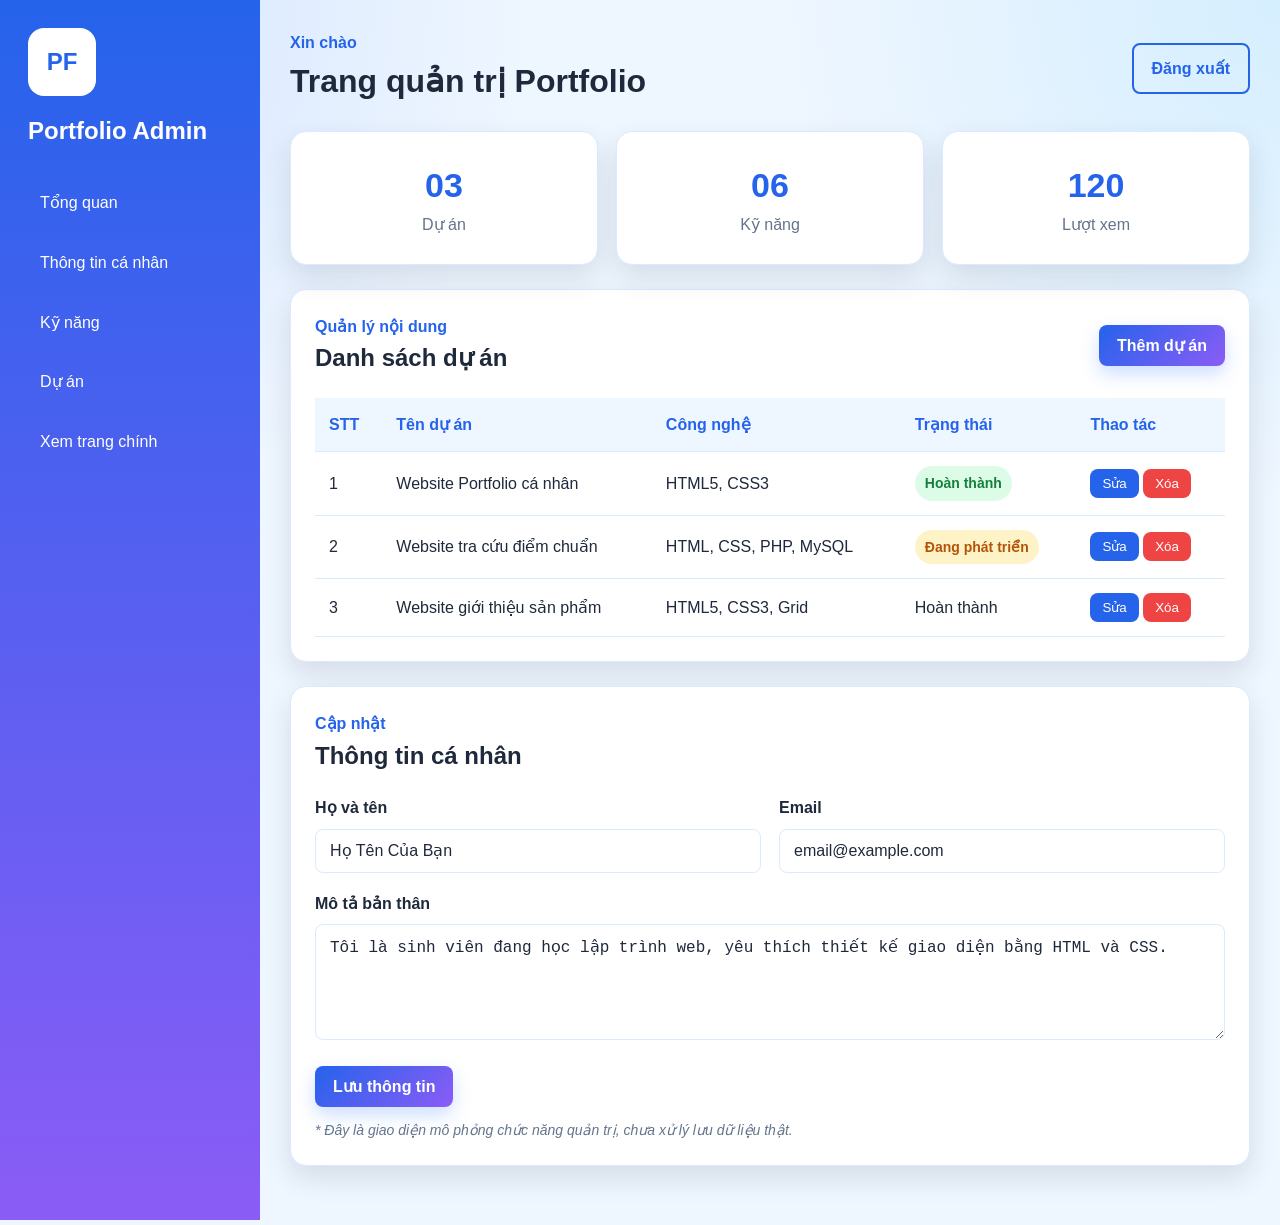
==== admin.html @ 1ee0a61c "Update portfolio layout and menu" ====
<!DOCTYPE html>
<html lang="vi">
<head>
    <meta charset="UTF-8">
    <meta name="viewport" content="width=device-width, initial-scale=1.0">
    <title>Admin Dashboard - Portfolio</title>
    <link rel="stylesheet" href="style.css">
</head>
<body>

    <div class="admin-layout">
        <aside class="sidebar">
            <div class="sidebar-logo">PF</div>
            <h2>Portfolio Admin</h2>

            <ul class="sidebar-menu">
                <li><a href="#">Tổng quan</a></li>
                <li><a href="#">Thông tin cá nhân</a></li>
                <li><a href="#">Kỹ năng</a></li>
                <li><a href="#">Dự án</a></li>
                <li><a href="index.html">Xem trang chính</a></li>
            </ul>
        </aside>

        <main class="admin-main">
            <header class="admin-header">
                <div>
                    <p>Xin chào</p>
                    <h1>Trang quản trị Portfolio</h1>
                </div>

                <a href="login.html" class="btn btn-outline">Đăng xuất</a>
            </header>

            <section class="stat-grid">
                <div class="stat-card">
                    <h3>03</h3>
                    <p>Dự án</p>
                </div>

                <div class="stat-card">
                    <h3>06</h3>
                    <p>Kỹ năng</p>
                </div>

                <div class="stat-card">
                    <h3>120</h3>
                    <p>Lượt xem</p>
                </div>
            </section>

            <section class="admin-section">
                <div class="toolbar">
                    <div>
                        <p>Quản lý nội dung</p>
                        <h2>Danh sách dự án</h2>
                    </div>

                    <button class="btn btn-primary">Thêm dự án</button>
                </div>

                <div class="table-box">
                    <table>
                        <thead>
                            <tr>
                                <th>STT</th>
                                <th>Tên dự án</th>
                                <th>Công nghệ</th>
                                <th>Trạng thái</th>
                                <th>Thao tác</th>
                            </tr>
                        </thead>

                        <tbody>
                            <tr>
                                <td>1</td>
                                <td>Website Portfolio cá nhân</td>
                                <td>HTML5, CSS3</td>
                                <td><span class="status done">Hoàn thành</span></td>
                                <td>
                                    <button class="btn-small">Sửa</button>
                                    <button class="btn-small danger">Xóa</button>
                                </td>
                            </tr>

                            <tr>
                                <td>2</td>
                                <td>Website tra cứu điểm chuẩn</td>
                                <td>HTML, CSS, PHP, MySQL</td>
                                <td><span class="status doing">Đang phát triển</span></td>
                                <td>
                                    <button class="btn-small">Sửa</button>
                                    <button class="btn-small danger">Xóa</button>
                                </td>
                            </tr>

                            <tr>
                                <td>3</td>
                                <td>Website giới thiệu sản phẩm</td>
                                <td>HTML5, CSS3, Grid</td>
                                <td>Hoàn thành</td>
                                <td>
                                    <button class="btn-small">Sửa</button>
                                    <button class="btn-small danger">Xóa</button>
                                </td>
                            </tr>
                        </tbody>
                    </table>
                </div>
            </section>

            <section class="admin-section">
                <div class="toolbar">
                    <div>
                        <p>Cập nhật</p>
                        <h2>Thông tin cá nhân</h2>
                    </div>
                </div>

                <form class="admin-form">
                    <div class="form-row">
                        <div class="form-group">
                            <label>Họ và tên</label>
                            <input type="text" value="Họ Tên Của Bạn">
                        </div>

                        <div class="form-group">
                            <label>Email</label>
                            <input type="email" value="email@example.com">
                        </div>
                    </div>

                    <div class="form-group">
                        <label>Mô tả bản thân</label>
                        <textarea rows="5">Tôi là sinh viên đang học lập trình web, yêu thích thiết kế giao diện bằng HTML và CSS.</textarea>
                    </div>

                    <button type="button" class="btn btn-primary">Lưu thông tin</button>
                    <p class="form-note">
    * Đây là giao diện mô phỏng chức năng quản trị, chưa xử lý lưu dữ liệu thật.
</p>
                </form>
            </section>
        </main>
    </div>

</body>
</html>
---- style.css ----
:root {
    --primary-color: #2563eb;
    --secondary-color: #8b5cf6;
    --accent-color: #06b6d4;
    --background-color: #eef6ff;
    --card-color: #ffffff;
    --text-color: #1e293b;
    --muted-color: #64748b;
    --border-color: #dbeafe;

    --font-small: 14px;
    --font-normal: 16px;
    --font-medium: 20px;
    --font-large: 34px;
    --font-xlarge: 52px;

    --radius-small: 8px;
    --radius-medium: 16px;
    --radius-large: 28px;

    --shadow: 0 12px 28px rgba(30, 41, 59, 0.12);
}

/* RESET */

* {
    margin: 0;
    padding: 0;
    box-sizing: border-box;
}

html {
    scroll-behavior: smooth;
}

body {
    font-family: Arial, sans-serif;
    background:
        radial-gradient(circle at top left, rgba(79, 140, 255, 0.18), transparent 30%),
        radial-gradient(circle at top right, rgba(125, 211, 252, 0.22), transparent 28%),
        var(--background-color);
    color: var(--text-color);
    font-size: var(--font-normal);
    line-height: 1.6;
}

a {
    text-decoration: none;
    color: inherit;
}

ul {
    list-style: none;
}

/* BUTTON */

.btn {
    display: inline-block;
    padding: 11px 18px;
    border-radius: var(--radius-small);
    border: none;
    cursor: pointer;
    font-size: var(--font-normal);
    font-weight: bold;
    transition: 0.3s ease;
}

.btn-primary {
    background: linear-gradient(135deg, var(--primary-color), var(--secondary-color));
    color: white;
    box-shadow: 0 8px 18px rgba(79, 140, 255, 0.28);
}

.btn-primary:hover {
    transform: translateY(-2px);
    opacity: 0.95;
}

.btn-outline {
    background-color: transparent;
    color: var(--primary-color);
    border: 2px solid var(--primary-color);
}

.full-width {
    width: 100%;
}

/* ============================= */
/* HOMEPAGE - PORTFOLIO STYLE */
/* ============================= */

.portfolio-page {
    background: #f3f7ff;
}

.portfolio-cover {
    min-height: 220px;
    background:
        linear-gradient(rgba(0, 150, 180, 0.45), rgba(0, 120, 180, 0.45)),
        radial-gradient(circle at top left, #67e8f9, transparent 30%),
        linear-gradient(135deg, #0ea5e9, #14b8a6);
    border-bottom-left-radius: 28px;
    border-bottom-right-radius: 28px;
}

.portfolio-nav {
    max-width: 1120px;
    margin: 0 auto;
    padding: 22px 20px;

    display: flex;
    justify-content: space-between;
    align-items: center;
}

.portfolio-logo {
    color: white;
    font-size: 24px;
    font-weight: bold;
}

.portfolio-nav ul {
    display: flex;
    gap: 12px;
}

.portfolio-nav a {
    color: white;
    font-weight: bold;
}

.portfolio-nav li a {
    padding: 8px 12px;
    border-radius: var(--radius-small);
}

.portfolio-nav li a:hover,
.admin-btn {
    background: rgba(255, 255, 255, 0.22);
}

.profile-container {
    max-width: 1120px;
    margin: -80px auto 0;
    padding: 0 20px 40px;
}

.profile-card {
    background: white;
    padding: 26px;
    border-radius: 24px;
    box-shadow: 0 18px 40px rgba(30, 41, 59, 0.14);

    display: grid;
    grid-template-columns: 150px 1fr 1.3fr;
    gap: 26px;
    align-items: center;
}

.profile-avatar {
    position: relative;
    width: 140px;
    height: 140px;
    border-radius: 28px;
    background: #e0f2fe;
    padding: 8px;
    box-shadow: 0 10px 24px rgba(30, 41, 59, 0.15);
}

.profile-avatar img {
    width: 100%;
    height: 100%;
    object-fit: cover;
    border-radius: 22px;
}

.check-icon {
    position: absolute;
    right: 4px;
    bottom: 4px;
    width: 34px;
    height: 34px;
    border-radius: 50%;
    background: var(--primary-color);
    color: white;
    border: 4px solid white;

    display: flex;
    justify-content: center;
    align-items: center;

    font-weight: bold;
}

.profile-name h1 {
    font-size: 32px;
    margin-bottom: 6px;
}

.profile-name p {
    color: var(--muted-color);
    margin-bottom: 14px;
}

.social-list {
    display: flex;
    gap: 8px;
}

.social-list span {
    width: 28px;
    height: 28px;
    border-radius: 50%;
    background: #eff6ff;
    color: var(--primary-color);

    display: flex;
    justify-content: center;
    align-items: center;

    font-size: 13px;
    font-weight: bold;
}

.profile-info {
    display: grid;
    grid-template-columns: 1fr 1fr;
    gap: 18px;
}

.profile-info small {
    color: var(--muted-color);
    text-transform: uppercase;
    font-size: 12px;
    font-weight: bold;
}

.profile-info p {
    color: var(--text-color);
    font-weight: 500;
}

.portfolio-layout {
    margin-top: 34px;

    display: grid;
    grid-template-columns: 150px 1fr;
    gap: 28px;
}

.side-menu {
    background: white;
    padding: 18px;
    border-radius: 22px;
    box-shadow: var(--shadow);

    display: flex;
    flex-direction: column;
    gap: 16px;

    height: fit-content;
    position: sticky;
    top: 90px;
}

.side-menu a {
    height: 88px;
    border-radius: 18px;
    background: #f8fafc;
    color: var(--muted-color);
    font-weight: bold;
    font-size: 13px;

    display: flex;
    flex-direction: column;
    justify-content: center;
    align-items: center;
    gap: 8px;

    transition: 0.3s ease;
}

.side-menu a span {
    font-size: 26px;
}

.side-menu a:hover,
.side-menu a.active {
    background: linear-gradient(135deg, var(--primary-color), var(--secondary-color));
    color: white;
    transform: translateY(-4px);
}

.content-card {
    background: white;
    border-radius: 24px;
    box-shadow: var(--shadow);
    padding: 34px;
}

.content-section {
    margin-bottom: 46px;
}

.content-section:last-child {
    margin-bottom: 0;
}

.content-section h2 {
    font-size: 32px;
    margin-bottom: 8px;
}

.title-line {
    width: 58px;
    height: 5px;
    border-radius: 10px;
    background: linear-gradient(90deg, var(--primary-color), var(--secondary-color));
    margin-bottom: 24px;
}

.content-section p {
    color: var(--muted-color);
    margin-bottom: 16px;
}

.service-grid,
.project-new-grid,
.contact-new-grid {
    display: grid;
    grid-template-columns: repeat(2, 1fr);
    gap: 22px;
}

.service-card,
.project-new-card,
.contact-new-grid div {
    padding: 24px;
    border-radius: 20px;
    border: 1px solid #e0ecff;
    background: #ffffff;
    box-shadow: 0 8px 22px rgba(30, 41, 59, 0.08);
    transition: 0.3s ease;
}

.service-card:hover,
.project-new-card:hover,
.contact-new-grid div:hover {
    transform: translateY(-6px);
    box-shadow: 0 18px 34px rgba(30, 41, 59, 0.14);
}

.service-icon {
    font-size: 36px;
    margin-bottom: 12px;
}

.service-card h3,
.project-new-card h3,
.contact-new-grid h3 {
    margin-bottom: 10px;
    color: var(--text-color);
}

.project-new-card span {
    display: inline-block;
    margin-bottom: 14px;
    color: var(--primary-color);
    font-size: 30px;
    font-weight: bold;
}

.project-new-card small {
    display: inline-block;
    margin-top: 6px;
    color: var(--primary-color);
    font-weight: bold;
}

.portfolio-footer {
    text-align: center;
    padding: 24px;
    color: var(--muted-color);
}

/* LOGIN PAGE */

.login-page {
    min-height: 100vh;
    background: linear-gradient(135deg, #dbeafe, #ecfeff);

    display: flex;
    justify-content: center;
    align-items: center;
}

.login-container {
    width: 100%;
    max-width: 430px;
    padding: 20px;
}

.login-form {
    padding: 34px;
    background-color: var(--card-color);
    border-radius: var(--radius-medium);
    box-shadow: var(--shadow);
    border: 1px solid var(--border-color);
}

.login-avatar {
    width: 74px;
    height: 74px;
    border-radius: 50%;
    margin: 0 auto 18px;
    background: linear-gradient(135deg, var(--primary-color), var(--secondary-color));
    color: white;
    font-size: 26px;
    font-weight: bold;

    display: flex;
    justify-content: center;
    align-items: center;
}

.login-form h1,
.login-form p {
    text-align: center;
}

.login-form p {
    color: var(--muted-color);
    margin-bottom: 24px;
}

.back-home {
    display: block;
    margin-top: 18px;
    text-align: center;
    color: var(--primary-color);
    font-weight: bold;
}

/* ADMIN DASHBOARD */

.admin-layout {
    min-height: 100vh;

    display: grid;
    grid-template-columns: 260px 1fr;
}

.sidebar {
    background: linear-gradient(180deg, var(--primary-color), var(--secondary-color));
    color: white;
    padding: 28px;
}

.sidebar-logo {
    width: 68px;
    height: 68px;
    border-radius: var(--radius-medium);
    background-color: white;
    color: var(--primary-color);
    font-size: 24px;
    font-weight: bold;
    margin-bottom: 16px;

    display: flex;
    justify-content: center;
    align-items: center;
}

.sidebar h2 {
    margin-bottom: 28px;
}

.sidebar-menu {
    display: flex;
    flex-direction: column;
    gap: 10px;
}

.sidebar-menu a {
    display: block;
    padding: 12px;
    border-radius: var(--radius-small);
}

.sidebar-menu a:hover {
    background-color: rgba(255, 255, 255, 0.18);
}

.admin-main {
    padding: 30px;
}

.admin-header {
    margin-bottom: 24px;

    display: flex;
    justify-content: space-between;
    align-items: center;
    gap: 16px;
}

.admin-header p,
.toolbar p {
    color: var(--primary-color);
    font-weight: bold;
}

.stat-grid {
    display: grid;
    grid-template-columns: repeat(3, 1fr);
    gap: 18px;
    margin-bottom: 24px;
}

.stat-card {
    padding: 26px;
    text-align: center;
    background-color: var(--card-color);
    border-radius: var(--radius-medium);
    box-shadow: var(--shadow);
    border: 1px solid var(--border-color);
    transition: transform 0.3s ease, box-shadow 0.3s ease;
}

.stat-card:hover {
    transform: translateY(-6px);
    box-shadow: 0 18px 35px rgba(30, 41, 59, 0.18);
}

.stat-card h3 {
    font-size: var(--font-large);
    color: var(--primary-color);
}

.stat-card p {
    color: var(--muted-color);
}

.admin-section {
    padding: 24px;
    margin-bottom: 24px;
    background-color: var(--card-color);
    border-radius: var(--radius-medium);
    box-shadow: var(--shadow);
    border: 1px solid var(--border-color);
}

.toolbar {
    margin-bottom: 20px;

    display: flex;
    justify-content: space-between;
    align-items: center;
}

.table-box {
    overflow-x: auto;
}

table {
    width: 100%;
    border-collapse: collapse;
}

th,
td {
    padding: 14px;
    text-align: left;
    border-bottom: 1px solid var(--border-color);
}

th {
    color: var(--primary-color);
    background-color: var(--background-color);
}

.btn-small {
    padding: 7px 12px;
    border: none;
    border-radius: var(--radius-small);
    background-color: var(--primary-color);
    color: white;
    cursor: pointer;
}

.btn-small.danger {
    background-color: #ef4444;
}

.status {
    display: inline-block;
    padding: 6px 10px;
    border-radius: 20px;
    font-size: var(--font-small);
    font-weight: bold;
}

.status.done {
    background-color: #dcfce7;
    color: #15803d;
}

.status.doing {
    background-color: #fef3c7;
    color: #b45309;
}

/* FORM */

.form-row {
    display: grid;
    grid-template-columns: 1fr 1fr;
    gap: 18px;
}

.form-group {
    margin-bottom: 18px;
}

.form-group label {
    display: block;
    margin-bottom: 8px;
    font-weight: bold;
}

.form-group input,
.form-group textarea {
    width: 100%;
    padding: 12px 14px;
    border: 1px solid var(--border-color);
    border-radius: var(--radius-small);
    font-size: var(--font-normal);
    color: var(--text-color);
}

.form-group input:focus,
.form-group textarea:focus {
    outline: none;
    border-color: var(--primary-color);
}

.form-note {
    margin-top: 12px;
    color: var(--muted-color);
    font-size: var(--font-small);
    font-style: italic;
}

/* TABLET: 768px - 1023px */

@media screen and (max-width: 1023px) {
    .profile-card {
        grid-template-columns: 1fr;
        text-align: center;
    }

    .profile-avatar {
        margin: auto;
    }

    .social-list {
        justify-content: center;
    }

    .profile-info {
        grid-template-columns: 1fr 1fr;
    }

    .portfolio-layout {
        grid-template-columns: 1fr;
    }

    .side-menu {
        position: static;
        flex-direction: row;
        justify-content: center;
        flex-wrap: wrap;
    }

    .side-menu a {
        width: 120px;
    }

    .admin-layout {
        grid-template-columns: 220px 1fr;
    }

    .stat-grid {
        grid-template-columns: repeat(2, 1fr);
    }
}

/* MOBILE: < 768px */

@media screen and (max-width: 767px) {
    .portfolio-nav {
        flex-direction: column;
        gap: 14px;
    }

    .portfolio-nav ul {
        flex-wrap: wrap;
        justify-content: center;
    }

    .profile-container {
        margin-top: -60px;
    }

    .profile-name h1 {
        font-size: 26px;
    }

    .profile-info,
    .service-grid,
    .project-new-grid,
    .contact-new-grid,
    .stat-grid,
    .form-row {
        grid-template-columns: 1fr;
    }

    .content-card {
        padding: 24px;
    }

    .content-section h2 {
        font-size: 26px;
    }

    .side-menu {
        display: grid;
        grid-template-columns: repeat(2, 1fr);
    }

    .side-menu a {
        width: auto;
        height: 78px;
    }

    .admin-layout {
        grid-template-columns: 1fr;
    }

    .sidebar {
        text-align: center;
    }

    .sidebar-logo {
        margin-left: auto;
        margin-right: auto;
    }

    .admin-main {
        padding: 18px;
    }

    .admin-header,
    .toolbar {
        flex-direction: column;
        align-items: flex-start;
    }

    table {
        min-width: 720px;
    }
}
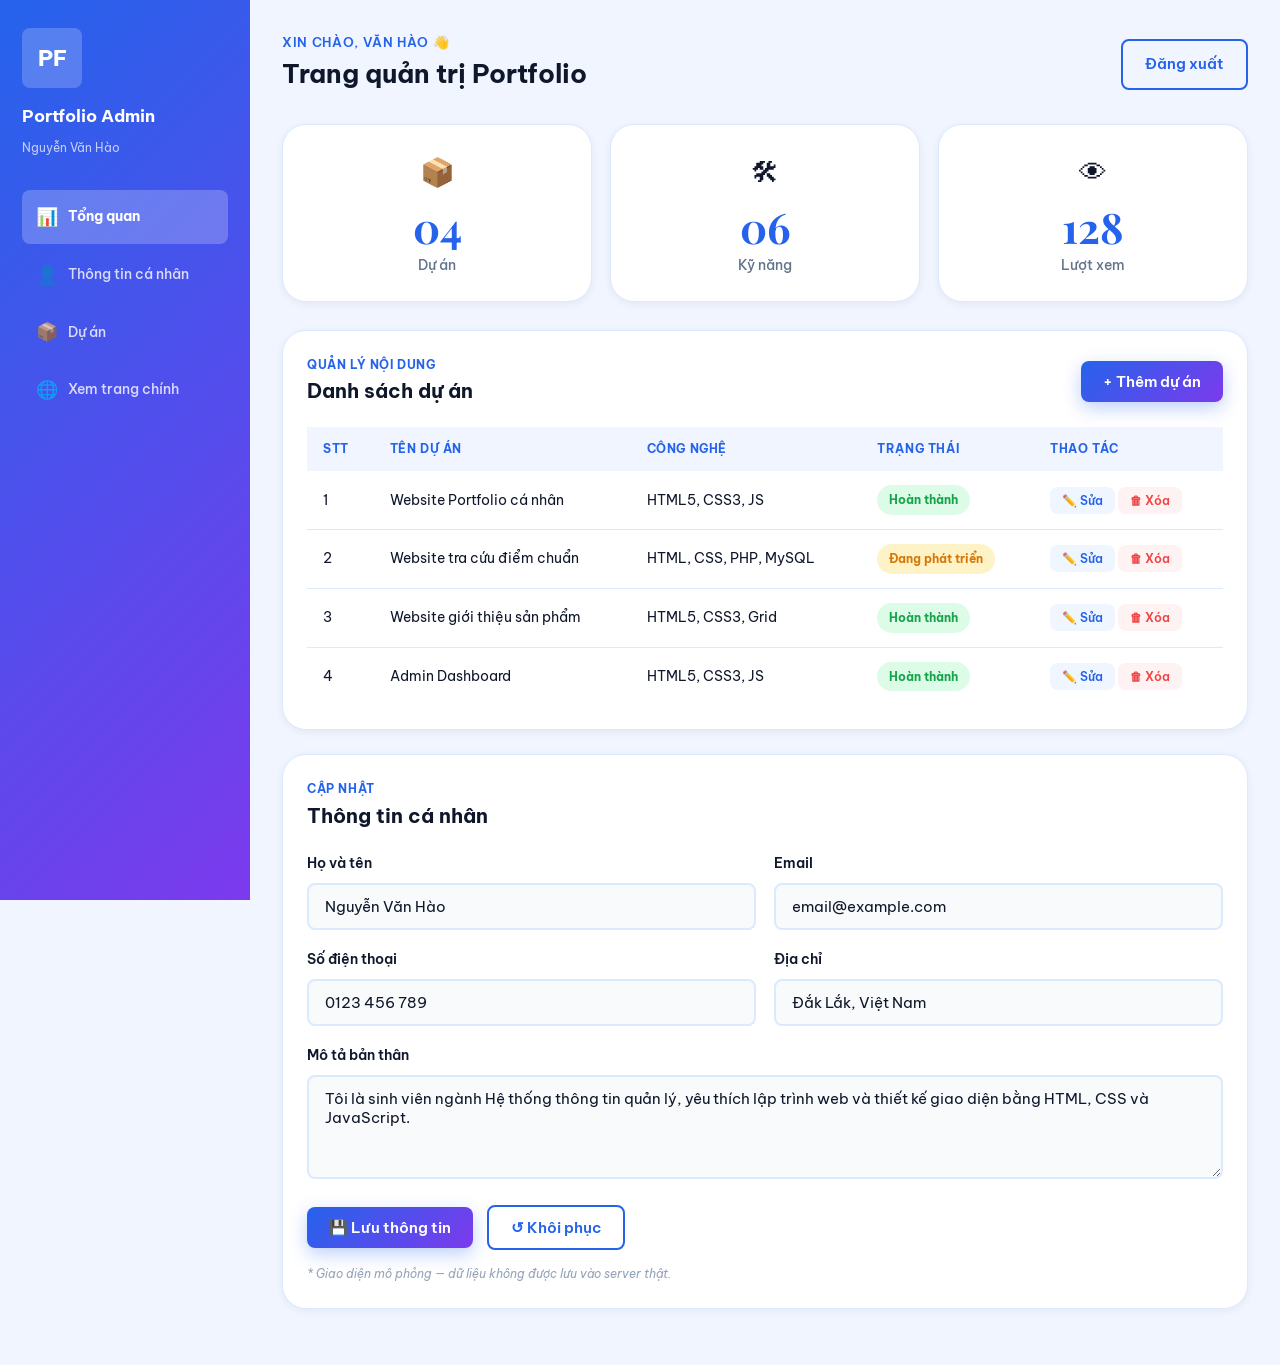
==== commit 09d6aa33: "dgd" ====
--- a/admin.html
+++ b/admin.html
@@ -3,105 +3,174 @@
 <head>
     <meta charset="UTF-8">
     <meta name="viewport" content="width=device-width, initial-scale=1.0">
-    <title>Admin Dashboard - Portfolio</title>
+    <title>Admin Dashboard — Portfolio</title>
+    <meta name="robots" content="noindex, nofollow">
+    <link rel="icon" href="data:image/svg+xml,<svg xmlns='http://www.w3.org/2000/svg' viewBox='0 0 32 32'><rect width='32' height='32' rx='8' fill='%232563eb'/><text x='16' y='22' font-size='18' text-anchor='middle' fill='white' font-weight='bold'>H</text></svg>">
     <link rel="stylesheet" href="style.css">
+    <style>
+        /* Notification toast */
+        #toast {
+            position: fixed;
+            bottom: 28px; right: 28px;
+            background: var(--text);
+            color: #fff;
+            padding: 14px 22px;
+            border-radius: var(--radius-sm);
+            font-size: 14px;
+            font-weight: 500;
+            box-shadow: var(--shadow-lg);
+            transform: translateY(80px);
+            opacity: 0;
+            transition: .35s ease;
+            z-index: 9999;
+            max-width: 300px;
+        }
+        #toast.show {
+            transform: translateY(0);
+            opacity: 1;
+        }
+
+        /* Sidebar active link */
+        .sidebar-menu a.active {
+            background: rgba(255,255,255,.22);
+            color: #fff;
+            font-weight: 700;
+        }
+
+        /* Confirm delete overlay */
+        #confirm-overlay {
+            display: none;
+            position: fixed;
+            inset: 0;
+            background: rgba(15,23,42,.5);
+            z-index: 999;
+            align-items: center;
+            justify-content: center;
+        }
+        #confirm-overlay.show { display: flex; }
+        .confirm-box {
+            background: var(--surface);
+            border-radius: var(--radius-lg);
+            padding: 32px;
+            max-width: 380px;
+            width: 90%;
+            text-align: center;
+            box-shadow: var(--shadow-lg);
+        }
+        .confirm-box h3 { font-size: 20px; margin-bottom: 10px; }
+        .confirm-box p  { color: var(--muted); font-size: 14px; margin-bottom: 24px; }
+        .confirm-btns   { display: flex; gap: 12px; justify-content: center; }
+    </style>
 </head>
 <body>
 
     <div class="admin-layout">
-        <aside class="sidebar">
-            <div class="sidebar-logo">PF</div>
+
+        <!-- =================== SIDEBAR =================== -->
+        <aside class="sidebar" role="navigation" aria-label="Menu quản trị">
+            <div class="sidebar-logo" aria-hidden="true">PF</div>
             <h2>Portfolio Admin</h2>
+            <p class="sidebar-tagline">Nguyễn Văn Hào</p>
 
             <ul class="sidebar-menu">
-                <li><a href="#">Tổng quan</a></li>
-                <li><a href="#">Thông tin cá nhân</a></li>
-                <li><a href="#">Kỹ năng</a></li>
-                <li><a href="#">Dự án</a></li>
-                <li><a href="index.html">Xem trang chính</a></li>
+                <li><a href="#" class="active"><span class="menu-icon">📊</span> Tổng quan</a></li>
+                <li><a href="#section-info"><span class="menu-icon">👤</span> Thông tin cá nhân</a></li>
+                <li><a href="#section-projects"><span class="menu-icon">📦</span> Dự án</a></li>
+                <li><a href="index.html"><span class="menu-icon">🌐</span> Xem trang chính</a></li>
             </ul>
         </aside>
 
-        <main class="admin-main">
+        <!-- =================== MAIN =================== -->
+        <main class="admin-main" role="main">
+
+            <!-- Header -->
             <header class="admin-header">
-                <div>
-                    <p>Xin chào</p>
+                <div class="admin-header-text">
+                    <p>Xin chào, Văn Hào 👋</p>
                     <h1>Trang quản trị Portfolio</h1>
                 </div>
-
-                <a href="login.html" class="btn btn-outline">Đăng xuất</a>
+                <a href="login.html" class="btn btn-outline" id="logout-btn">Đăng xuất</a>
             </header>
 
-            <section class="stat-grid">
+            <!-- Stat cards -->
+            <section class="stat-grid" aria-label="Thống kê tổng quan">
                 <div class="stat-card">
-                    <h3>03</h3>
-                    <p>Dự án</p>
-                </div>
-
+                    <div class="stat-icon" aria-hidden="true">📦</div>
+                    <div class="stat-num" id="count-projects">04</div>
+                    <div class="stat-label">Dự án</div>
+                </div>
                 <div class="stat-card">
-                    <h3>06</h3>
-                    <p>Kỹ năng</p>
-                </div>
-
+                    <div class="stat-icon" aria-hidden="true">🛠</div>
+                    <div class="stat-num">06</div>
+                    <div class="stat-label">Kỹ năng</div>
+                </div>
                 <div class="stat-card">
-                    <h3>120</h3>
-                    <p>Lượt xem</p>
+                    <div class="stat-icon" aria-hidden="true">👁</div>
+                    <div class="stat-num" id="view-count">0</div>
+                    <div class="stat-label">Lượt xem</div>
                 </div>
             </section>
 
-            <section class="admin-section">
+            <!-- Projects table -->
+            <section class="admin-section" id="section-projects">
                 <div class="toolbar">
-                    <div>
+                    <div class="toolbar-text">
                         <p>Quản lý nội dung</p>
                         <h2>Danh sách dự án</h2>
                     </div>
-
-                    <button class="btn btn-primary">Thêm dự án</button>
+                    <button class="btn btn-primary" id="add-btn" type="button">+ Thêm dự án</button>
                 </div>
 
                 <div class="table-box">
-                    <table>
+                    <table aria-label="Bảng danh sách dự án">
                         <thead>
                             <tr>
-                                <th>STT</th>
-                                <th>Tên dự án</th>
-                                <th>Công nghệ</th>
-                                <th>Trạng thái</th>
-                                <th>Thao tác</th>
+                                <th scope="col">STT</th>
+                                <th scope="col">Tên dự án</th>
+                                <th scope="col">Công nghệ</th>
+                                <th scope="col">Trạng thái</th>
+                                <th scope="col">Thao tác</th>
                             </tr>
                         </thead>
-
-                        <tbody>
+                        <tbody id="project-table">
                             <tr>
                                 <td>1</td>
                                 <td>Website Portfolio cá nhân</td>
-                                <td>HTML5, CSS3</td>
+                                <td>HTML5, CSS3, JS</td>
                                 <td><span class="status done">Hoàn thành</span></td>
                                 <td>
-                                    <button class="btn-small">Sửa</button>
-                                    <button class="btn-small danger">Xóa</button>
+                                    <button class="btn-small" onclick="editProject(this)" type="button">✏️ Sửa</button>
+                                    <button class="btn-small danger" onclick="deleteProject(this)" type="button">🗑 Xóa</button>
                                 </td>
                             </tr>
-
                             <tr>
                                 <td>2</td>
                                 <td>Website tra cứu điểm chuẩn</td>
                                 <td>HTML, CSS, PHP, MySQL</td>
                                 <td><span class="status doing">Đang phát triển</span></td>
                                 <td>
-                                    <button class="btn-small">Sửa</button>
-                                    <button class="btn-small danger">Xóa</button>
+                                    <button class="btn-small" onclick="editProject(this)" type="button">✏️ Sửa</button>
+                                    <button class="btn-small danger" onclick="deleteProject(this)" type="button">🗑 Xóa</button>
                                 </td>
                             </tr>
-
                             <tr>
                                 <td>3</td>
                                 <td>Website giới thiệu sản phẩm</td>
                                 <td>HTML5, CSS3, Grid</td>
-                                <td>Hoàn thành</td>
+                                <td><span class="status done">Hoàn thành</span></td>
                                 <td>
-                                    <button class="btn-small">Sửa</button>
-                                    <button class="btn-small danger">Xóa</button>
+                                    <button class="btn-small" onclick="editProject(this)" type="button">✏️ Sửa</button>
+                                    <button class="btn-small danger" onclick="deleteProject(this)" type="button">🗑 Xóa</button>
+                                </td>
+                            </tr>
+                            <tr>
+                                <td>4</td>
+                                <td>Admin Dashboard</td>
+                                <td>HTML5, CSS3, JS</td>
+                                <td><span class="status done">Hoàn thành</span></td>
+                                <td>
+                                    <button class="btn-small" onclick="editProject(this)" type="button">✏️ Sửa</button>
+                                    <button class="btn-small danger" onclick="deleteProject(this)" type="button">🗑 Xóa</button>
                                 </td>
                             </tr>
                         </tbody>
@@ -109,40 +178,174 @@
                 </div>
             </section>
 
-            <section class="admin-section">
+            <!-- Personal info form -->
+            <section class="admin-section" id="section-info">
                 <div class="toolbar">
-                    <div>
+                    <div class="toolbar-text">
                         <p>Cập nhật</p>
                         <h2>Thông tin cá nhân</h2>
                     </div>
                 </div>
 
-                <form class="admin-form">
+                <form class="admin-form" id="info-form" novalidate>
                     <div class="form-row">
                         <div class="form-group">
-                            <label>Họ và tên</label>
-                            <input type="text" value="Họ Tên Của Bạn">
+                            <label for="fullname">Họ và tên</label>
+                            <input type="text" id="fullname" value="Nguyễn Văn Hào" placeholder="Nhập họ và tên" required>
                         </div>
-
                         <div class="form-group">
-                            <label>Email</label>
-                            <input type="email" value="email@example.com">
+                            <label for="email">Email</label>
+                            <input type="email" id="email" value="email@example.com" placeholder="Nhập email" required>
                         </div>
                     </div>
 
+                    <div class="form-row">
+                        <div class="form-group">
+                            <label for="phone">Số điện thoại</label>
+                            <input type="tel" id="phone" value="0123 456 789" placeholder="Nhập số điện thoại">
+                        </div>
+                        <div class="form-group">
+                            <label for="address">Địa chỉ</label>
+                            <input type="text" id="address" value="Đắk Lắk, Việt Nam" placeholder="Nhập địa chỉ">
+                        </div>
+                    </div>
+
                     <div class="form-group">
-                        <label>Mô tả bản thân</label>
-                        <textarea rows="5">Tôi là sinh viên đang học lập trình web, yêu thích thiết kế giao diện bằng HTML và CSS.</textarea>
-                    </div>
-
-                    <button type="button" class="btn btn-primary">Lưu thông tin</button>
-                    <p class="form-note">
-    * Đây là giao diện mô phỏng chức năng quản trị, chưa xử lý lưu dữ liệu thật.
-</p>
+                        <label for="bio">Mô tả bản thân</label>
+                        <textarea id="bio" rows="4" placeholder="Viết vài dòng về bản thân...">Tôi là sinh viên ngành Hệ thống thông tin quản lý, yêu thích lập trình web và thiết kế giao diện bằng HTML, CSS và JavaScript.</textarea>
+                    </div>
+
+                    <div style="display: flex; align-items: center; gap: 14px; flex-wrap: wrap;">
+                        <button type="button" class="btn btn-primary" onclick="saveInfo()">💾 Lưu thông tin</button>
+                        <button type="button" class="btn btn-outline" onclick="resetInfo()">↺ Khôi phục</button>
+                    </div>
+
+                    <p class="form-note">* Giao diện mô phỏng — dữ liệu không được lưu vào server thật.</p>
                 </form>
             </section>
+
         </main>
     </div>
 
+    <!-- Confirm delete overlay -->
+    <div id="confirm-overlay" role="dialog" aria-modal="true" aria-labelledby="confirm-title">
+        <div class="confirm-box">
+            <h3 id="confirm-title">🗑 Xác nhận xóa</h3>
+            <p id="confirm-msg">Bạn có chắc muốn xóa dự án này không? Hành động này không thể hoàn tác.</p>
+            <div class="confirm-btns">
+                <button class="btn btn-outline" onclick="closeConfirm()" type="button">Hủy</button>
+                <button class="btn btn-primary" id="confirm-yes" type="button" style="background: var(--danger); box-shadow: none;">Xóa</button>
+            </div>
+        </div>
+    </div>
+
+    <!-- Toast notification -->
+    <div id="toast" role="status" aria-live="polite"></div>
+
+    <script>
+    /* ---- Toast notification ---- */
+    function showToast(msg, duration = 2800) {
+        const toast = document.getElementById('toast');
+        toast.textContent = msg;
+        toast.classList.add('show');
+        setTimeout(() => toast.classList.remove('show'), duration);
+    }
+
+    /* ---- Animated counter cho lượt xem ---- */
+    function animateCount(el, target, duration = 1200) {
+        let start = 0;
+        const step = Math.ceil(target / (duration / 16));
+        const timer = setInterval(() => {
+            start = Math.min(start + step, target);
+            el.textContent = start;
+            if (start >= target) clearInterval(timer);
+        }, 16);
+    }
+    animateCount(document.getElementById('view-count'), 128);
+
+    /* ---- Edit project (demo) ---- */
+    function editProject(btn) {
+        const row = btn.closest('tr');
+        const name = row.cells[1].textContent;
+        showToast('✏️ Đang chỉnh sửa: ' + name + ' (demo)');
+    }
+
+    /* ---- Delete project ---- */
+    let rowToDelete = null;
+
+    function deleteProject(btn) {
+        rowToDelete = btn.closest('tr');
+        const name = rowToDelete.cells[1].textContent;
+        document.getElementById('confirm-msg').textContent =
+            'Bạn có chắc muốn xóa "' + name + '"? Hành động này không thể hoàn tác.';
+        document.getElementById('confirm-overlay').classList.add('show');
+    }
+
+    document.getElementById('confirm-yes').addEventListener('click', () => {
+        if (rowToDelete) {
+            const name = rowToDelete.cells[1].textContent;
+            rowToDelete.remove();
+            rowToDelete = null;
+            updateRowNumbers();
+            updateProjectCount();
+            showToast('🗑 Đã xóa: ' + name);
+        }
+        closeConfirm();
+    });
+
+    function closeConfirm() {
+        document.getElementById('confirm-overlay').classList.remove('show');
+        rowToDelete = null;
+    }
+
+    /* Click ra ngoài để đóng confirm */
+    document.getElementById('confirm-overlay').addEventListener('click', function(e) {
+        if (e.target === this) closeConfirm();
+    });
+
+    /* Cập nhật STT sau khi xóa */
+    function updateRowNumbers() {
+        document.querySelectorAll('#project-table tr').forEach((row, i) => {
+            row.cells[0].textContent = i + 1;
+        });
+    }
+
+    /* Cập nhật stat card số dự án */
+    function updateProjectCount() {
+        const count = document.querySelectorAll('#project-table tr').length;
+        document.getElementById('count-projects').textContent =
+            String(count).padStart(2, '0');
+    }
+
+    /* ---- Add project (demo) ---- */
+    document.getElementById('add-btn').addEventListener('click', () => {
+        showToast('➕ Tính năng thêm dự án đang được phát triển…');
+    });
+
+    /* ---- Save info ---- */
+    function saveInfo() {
+        const name = document.getElementById('fullname').value.trim();
+        const email = document.getElementById('email').value.trim();
+        if (!name) { showToast('⚠️ Vui lòng nhập họ và tên.'); return; }
+        if (!email || !email.includes('@')) { showToast('⚠️ Email không hợp lệ.'); return; }
+        showToast('✅ Đã lưu thông tin thành công!');
+    }
+
+    /* ---- Reset info ---- */
+    function resetInfo() {
+        document.getElementById('fullname').value = 'Nguyễn Văn Hào';
+        document.getElementById('email').value = 'email@example.com';
+        document.getElementById('phone').value = '0123 456 789';
+        document.getElementById('address').value = 'Đắk Lắk, Việt Nam';
+        document.getElementById('bio').value = 'Tôi là sinh viên ngành Hệ thống thông tin quản lý, yêu thích lập trình web và thiết kế giao diện bằng HTML, CSS và JavaScript.';
+        showToast('↺ Đã khôi phục thông tin gốc.');
+    }
+
+    /* ---- Logout confirm ---- */
+    document.getElementById('logout-btn').addEventListener('click', (e) => {
+        if (!confirm('Bạn muốn đăng xuất không?')) e.preventDefault();
+    });
+    </script>
+
 </body>
-</html>
+</html>
--- a/style.css
+++ b/style.css
@@ -1,618 +1,1065 @@
+/* =============================================
+   PORTFOLIO - Nguyễn Văn Hào
+   CSS hoàn chỉnh: không trùng lặp, không !important
+   ============================================= */
+
+@import url('https://fonts.googleapis.com/css2?family=Be+Vietnam+Pro:wght@300;400;500;600;700;800&family=Playfair+Display:wght@700&display=swap');
+
+/* =============================================
+   1. CSS VARIABLES
+   ============================================= */
 :root {
-    --primary-color: #2563eb;
-    --secondary-color: #8b5cf6;
-    --accent-color: #06b6d4;
-    --background-color: #eef6ff;
-    --card-color: #ffffff;
-    --text-color: #1e293b;
-    --muted-color: #64748b;
-    --border-color: #dbeafe;
-
-    --font-small: 14px;
-    --font-normal: 16px;
-    --font-medium: 20px;
-    --font-large: 34px;
-    --font-xlarge: 52px;
-
-    --radius-small: 8px;
-    --radius-medium: 16px;
-    --radius-large: 28px;
-
-    --shadow: 0 12px 28px rgba(30, 41, 59, 0.12);
-}
-
-/* RESET */
-
-* {
+    --primary:   #2563eb;
+    --secondary: #7c3aed;
+    --accent:    #06b6d4;
+    --success:   #16a34a;
+    --danger:    #ef4444;
+    --warning:   #d97706;
+
+    --bg:        #f0f5ff;
+    --surface:   #ffffff;
+    --surface-2: #f8fafc;
+    --border:    #dbeafe;
+
+    --text:      #0f172a;
+    --muted:     #64748b;
+    --subtle:    #94a3b8;
+
+    --grad-main: linear-gradient(135deg, var(--primary), var(--secondary));
+    --grad-cover: linear-gradient(135deg, #38bdf8 0%, #2563eb 50%, #7c3aed 100%);
+
+    --shadow-sm: 0 2px 8px rgba(15,23,42,.06);
+    --shadow:    0 8px 24px rgba(15,23,42,.10);
+    --shadow-lg: 0 20px 48px rgba(15,23,42,.14);
+
+    --radius-sm: 8px;
+    --radius:    16px;
+    --radius-lg: 24px;
+    --radius-xl: 32px;
+
+    --font-body: 'Be Vietnam Pro', sans-serif;
+    --font-display: 'Playfair Display', serif;
+
+    --transition: 0.25s ease;
+}
+
+/* =============================================
+   2. RESET & BASE
+   ============================================= */
+*, *::before, *::after {
     margin: 0;
     padding: 0;
     box-sizing: border-box;
 }
 
-html {
-    scroll-behavior: smooth;
-}
+html { scroll-behavior: smooth; }
 
 body {
-    font-family: Arial, sans-serif;
-    background:
-        radial-gradient(circle at top left, rgba(79, 140, 255, 0.18), transparent 30%),
-        radial-gradient(circle at top right, rgba(125, 211, 252, 0.22), transparent 28%),
-        var(--background-color);
-    color: var(--text-color);
-    font-size: var(--font-normal);
-    line-height: 1.6;
-}
-
-a {
-    text-decoration: none;
-    color: inherit;
-}
-
-ul {
-    list-style: none;
-}
-
-/* BUTTON */
-
+    font-family: var(--font-body);
+    font-size: 16px;
+    line-height: 1.65;
+    color: var(--text);
+    background: var(--bg);
+}
+
+a { text-decoration: none; color: inherit; }
+ul { list-style: none; }
+img { display: block; max-width: 100%; }
+button { font-family: inherit; cursor: pointer; border: none; }
+
+/* =============================================
+   3. UTILITY COMPONENTS
+   ============================================= */
+
+/* --- Buttons --- */
 .btn {
-    display: inline-block;
-    padding: 11px 18px;
-    border-radius: var(--radius-small);
-    border: none;
-    cursor: pointer;
-    font-size: var(--font-normal);
-    font-weight: bold;
-    transition: 0.3s ease;
+    display: inline-flex;
+    align-items: center;
+    gap: 8px;
+    padding: 11px 22px;
+    border-radius: var(--radius-sm);
+    font-size: 15px;
+    font-weight: 600;
+    transition: var(--transition);
 }
 
 .btn-primary {
-    background: linear-gradient(135deg, var(--primary-color), var(--secondary-color));
-    color: white;
-    box-shadow: 0 8px 18px rgba(79, 140, 255, 0.28);
-}
-
+    background: var(--grad-main);
+    color: #fff;
+    box-shadow: 0 6px 18px rgba(37,99,235,.30);
+}
 .btn-primary:hover {
     transform: translateY(-2px);
-    opacity: 0.95;
+    box-shadow: 0 10px 28px rgba(37,99,235,.38);
 }
 
 .btn-outline {
-    background-color: transparent;
-    color: var(--primary-color);
-    border: 2px solid var(--primary-color);
-}
-
-.full-width {
-    width: 100%;
-}
-
-/* ============================= */
-/* HOMEPAGE - PORTFOLIO STYLE */
-/* ============================= */
-
-.portfolio-page {
-    background: #f3f7ff;
-}
-
+    background: transparent;
+    color: var(--primary);
+    border: 2px solid var(--primary);
+}
+.btn-outline:hover {
+    background: var(--primary);
+    color: #fff;
+}
+
+.btn-ghost {
+    background: rgba(255,255,255,.18);
+    color: #fff;
+    border: 1px solid rgba(255,255,255,.3);
+    backdrop-filter: blur(8px);
+}
+.btn-ghost:hover { background: rgba(255,255,255,.28); }
+
+.full-width { width: 100%; justify-content: center; }
+
+/* --- Title line decorator --- */
+.title-line {
+    width: 56px;
+    height: 5px;
+    border-radius: 99px;
+    background: var(--grad-main);
+    margin-bottom: 28px;
+}
+
+/* --- Badge / Tag --- */
+.badge {
+    display: inline-block;
+    padding: 5px 12px;
+    border-radius: 99px;
+    font-size: 13px;
+    font-weight: 600;
+    background: #eff6ff;
+    color: var(--primary);
+}
+
+/* =============================================
+   4. PORTFOLIO PAGE — LAYOUT
+   ============================================= */
+.portfolio-page { background: var(--bg); }
+
+/* --- Cover header --- */
 .portfolio-cover {
-    min-height: 220px;
-    background:
-        linear-gradient(rgba(0, 150, 180, 0.45), rgba(0, 120, 180, 0.45)),
-        radial-gradient(circle at top left, #67e8f9, transparent 30%),
-        linear-gradient(135deg, #0ea5e9, #14b8a6);
-    border-bottom-left-radius: 28px;
-    border-bottom-right-radius: 28px;
-}
-
+    min-height: 280px;
+    background: var(--grad-cover);
+    border-bottom-left-radius: 40px;
+    border-bottom-right-radius: 40px;
+    position: relative;
+    overflow: hidden;
+}
+
+/* Animated orb decorations */
+.portfolio-cover::before,
+.portfolio-cover::after {
+    content: '';
+    position: absolute;
+    border-radius: 50%;
+    pointer-events: none;
+}
+.portfolio-cover::before {
+    width: 320px; height: 320px;
+    background: rgba(255,255,255,.08);
+    top: -80px; right: -60px;
+    animation: floatOrb 6s ease-in-out infinite;
+}
+.portfolio-cover::after {
+    width: 200px; height: 200px;
+    background: rgba(255,255,255,.06);
+    bottom: -40px; left: 10%;
+    animation: floatOrb 8s ease-in-out infinite reverse;
+}
+
+@keyframes floatOrb {
+    0%, 100% { transform: translateY(0) scale(1); }
+    50%       { transform: translateY(-16px) scale(1.05); }
+}
+
+/* --- Nav --- */
 .portfolio-nav {
-    max-width: 1120px;
+    max-width: 1360px;
     margin: 0 auto;
-    padding: 22px 20px;
-
+    padding: 24px 28px;
     display: flex;
     justify-content: space-between;
     align-items: center;
+    position: relative;
+    z-index: 2;
 }
 
 .portfolio-logo {
-    color: white;
+    color: #fff;
     font-size: 24px;
-    font-weight: bold;
+    font-weight: 800;
+    letter-spacing: -0.5px;
 }
 
 .portfolio-nav ul {
     display: flex;
-    gap: 12px;
-}
-
-.portfolio-nav a {
-    color: white;
-    font-weight: bold;
-}
-
-.portfolio-nav li a {
-    padding: 8px 12px;
-    border-radius: var(--radius-small);
-}
-
-.portfolio-nav li a:hover,
-.admin-btn {
-    background: rgba(255, 255, 255, 0.22);
-}
-
+    gap: 10px;
+}
+
+/* --- Main container --- */
 .profile-container {
-    max-width: 1120px;
-    margin: -80px auto 0;
-    padding: 0 20px 40px;
-}
-
+    max-width: 1360px;
+    margin: -120px auto 0;
+    padding: 0 28px 64px;
+}
+
+/* =============================================
+   5. PROFILE CARD
+   ============================================= */
 .profile-card {
-    background: white;
-    padding: 26px;
-    border-radius: 24px;
-    box-shadow: 0 18px 40px rgba(30, 41, 59, 0.14);
-
+    background: var(--surface);
+    padding: 36px;
+    border-radius: var(--radius-xl);
+    box-shadow: var(--shadow-lg);
+    border: 1px solid rgba(219,234,254,.8);
     display: grid;
-    grid-template-columns: 150px 1fr 1.3fr;
-    gap: 26px;
-    align-items: center;
-}
-
+    grid-template-columns: 170px 1fr 1.3fr;
+    gap: 36px;
+    align-items: center;
+    animation: slideUp .6s ease both;
+}
+
+@keyframes slideUp {
+    from { opacity: 0; transform: translateY(24px); }
+    to   { opacity: 1; transform: translateY(0); }
+}
+
+/* --- Avatar --- */
 .profile-avatar {
     position: relative;
-    width: 140px;
-    height: 140px;
-    border-radius: 28px;
-    background: #e0f2fe;
+    width: 155px;
+    height: 155px;
+    border-radius: var(--radius-lg);
     padding: 8px;
-    box-shadow: 0 10px 24px rgba(30, 41, 59, 0.15);
+    background:
+        linear-gradient(var(--surface), var(--surface)) padding-box,
+        var(--grad-main) border-box;
+    border: 3px solid transparent;
+    box-shadow: var(--shadow);
+    flex-shrink: 0;
 }
 
 .profile-avatar img {
     width: 100%;
     height: 100%;
     object-fit: cover;
-    border-radius: 22px;
+    border-radius: 18px;
+}
+
+/* Fallback khi không có ảnh */
+.avatar-placeholder {
+    width: 100%;
+    height: 100%;
+    border-radius: 18px;
+    background: var(--grad-main);
+    display: flex;
+    align-items: center;
+    justify-content: center;
+    font-size: 48px;
+    font-weight: 800;
+    color: #fff;
+    font-family: var(--font-display);
 }
 
 .check-icon {
     position: absolute;
-    right: 4px;
-    bottom: 4px;
-    width: 34px;
-    height: 34px;
+    right: 0; bottom: 0;
+    width: 34px; height: 34px;
     border-radius: 50%;
-    background: var(--primary-color);
-    color: white;
-    border: 4px solid white;
-
-    display: flex;
+    background: var(--primary);
+    color: #fff;
+    border: 4px solid var(--surface);
+    display: flex;
+    align-items: center;
     justify-content: center;
-    align-items: center;
-
-    font-weight: bold;
-}
-
+    font-size: 14px;
+    font-weight: 700;
+}
+
+/* --- Name block --- */
 .profile-name h1 {
-    font-size: 32px;
+    font-family: var(--font-display);
+    font-size: 34px;
+    line-height: 1.2;
     margin-bottom: 6px;
-}
-
-.profile-name p {
-    color: var(--muted-color);
-    margin-bottom: 14px;
+    color: var(--text);
+}
+
+.profile-name > p {
+    color: var(--muted);
+    font-size: 15px;
+    margin-bottom: 18px;
+    max-width: 340px;
 }
 
 .social-list {
     display: flex;
-    gap: 8px;
-}
-
-.social-list span {
-    width: 28px;
-    height: 28px;
+    gap: 10px;
+    margin-top: 12px;
+}
+
+.social-list a {
+    width: 36px; height: 36px;
     border-radius: 50%;
-    background: #eff6ff;
-    color: var(--primary-color);
-
-    display: flex;
+    background: var(--bg);
+    color: var(--primary);
+    border: 1px solid var(--border);
+    display: flex;
+    align-items: center;
     justify-content: center;
-    align-items: center;
-
-    font-size: 13px;
-    font-weight: bold;
-}
-
+    font-size: 14px;
+    font-weight: 700;
+    transition: var(--transition);
+    text-decoration: none;
+}
+.social-list a:hover {
+    background: var(--primary);
+    color: #fff;
+    border-color: var(--primary);
+    transform: translateY(-3px);
+}
+
+/* --- Info grid --- */
 .profile-info {
     display: grid;
     grid-template-columns: 1fr 1fr;
-    gap: 18px;
-}
-
-.profile-info small {
-    color: var(--muted-color);
+    gap: 14px 20px;
+}
+
+.profile-info-item {
+    padding: 14px 16px;
+    border-left: 4px solid var(--primary);
+    background: var(--surface-2);
+    border-radius: 12px;
+    transition: var(--transition);
+}
+.profile-info-item:hover {
+    background: #eff6ff;
+    transform: translateX(4px);
+}
+
+.profile-info-item small {
+    display: block;
+    font-size: 11px;
+    font-weight: 700;
+    color: var(--subtle);
     text-transform: uppercase;
+    letter-spacing: .06em;
+    margin-bottom: 4px;
+}
+
+.profile-info-item p {
+    font-weight: 600;
+    color: var(--text);
+    font-size: 14px;
+}
+
+/* =============================================
+   6. TAB LAYOUT (thuần CSS, tab ngang)
+   ============================================= */
+.tab-layout {
+    margin-top: 32px;
+    display: block;
+    animation: slideUp .7s .15s ease both;
+}
+
+.tab-layout input[type="radio"] {
+    display: none;
+}
+
+/* --- Tab menu bar --- */
+.tab-menu {
+    width: 100%;
+    background: var(--surface);
+    padding: 14px;
+    margin-bottom: 24px;
+    border-radius: var(--radius-lg);
+    box-shadow: var(--shadow);
+    border: 1px solid var(--border);
+    display: flex;
+    justify-content: center;
+    align-items: center;
+    gap: 12px;
+    position: sticky;
+    top: 16px;
+    z-index: 10;
+}
+
+.tab-menu label {
+    flex: 1;
+    min-width: 140px;
+    max-width: 220px;
+    height: 70px;
+    padding: 10px 16px;
+    border-radius: var(--radius);
+    background: var(--surface-2);
+    color: var(--muted);
+    font-weight: 600;
+    font-size: 14px;
+    border: 1px solid var(--border);
+    cursor: pointer;
+    display: flex;
+    flex-direction: row;
+    justify-content: center;
+    align-items: center;
+    gap: 10px;
+    transition: var(--transition);
+    user-select: none;
+}
+
+.tab-menu label span {
+    font-size: 22px;
+    line-height: 1;
+}
+
+.tab-menu label:hover {
+    background: #eff6ff;
+    color: var(--primary);
+    transform: translateY(-3px);
+    box-shadow: var(--shadow-sm);
+}
+
+/* Active tab */
+#tab-about:checked   ~ .tab-menu label[for="tab-about"],
+#tab-skills:checked  ~ .tab-menu label[for="tab-skills"],
+#tab-projects:checked~ .tab-menu label[for="tab-projects"],
+#tab-contact:checked ~ .tab-menu label[for="tab-contact"] {
+    background: var(--grad-main);
+    color: #fff;
+    border-color: transparent;
+    transform: translateY(-3px);
+    box-shadow: 0 10px 28px rgba(37,99,235,.28);
+}
+
+/* --- Tab content area --- */
+.tab-content {
+    width: 100%;
+    background: var(--surface);
+    border-radius: var(--radius-xl);
+    box-shadow: var(--shadow);
+    padding: 48px 56px;
+    border: 1px solid rgba(219,234,254,.8);
+    min-height: 600px;
+}
+
+/* --- Tab panels --- */
+.tab-panel {
+    display: none;
+    animation: tabFade .35s ease;
+}
+
+@keyframes tabFade {
+    from { opacity: 0; transform: translateY(14px); }
+    to   { opacity: 1; transform: translateY(0); }
+}
+
+#tab-about:checked   ~ .tab-content .about-panel,
+#tab-skills:checked  ~ .tab-content .skills-panel,
+#tab-projects:checked~ .tab-content .projects-panel,
+#tab-contact:checked ~ .tab-content .contact-panel {
+    display: block;
+}
+
+/* --- Panel typography --- */
+.tab-panel h2 {
+    font-family: var(--font-display);
+    font-size: 36px;
+    line-height: 1.2;
+    margin-bottom: 8px;
+    color: var(--text);
+}
+
+.tab-panel > p, .tab-panel .intro-text {
+    color: var(--muted);
+    font-size: 15px;
+    line-height: 1.8;
+    margin-bottom: 14px;
+    max-width: 680px;
+}
+
+/* =============================================
+   7. CARDS (Service, Project, Contact)
+   ============================================= */
+.service-grid,
+.project-grid,
+.contact-grid {
+    display: grid;
+    grid-template-columns: repeat(2, minmax(0, 1fr));
+    gap: 22px;
+    margin-top: 28px;
+}
+
+/* Service card */
+.service-card {
+    padding: 28px;
+    border-radius: var(--radius-lg);
+    border: 1px solid var(--border);
+    background: linear-gradient(160deg, #fff, var(--surface-2));
+    transition: var(--transition);
+    display: flex;
+    flex-direction: column;
+    align-items: center;
+    text-align: center;
+}
+
+.service-card:hover {
+    transform: translateY(-6px);
+    box-shadow: var(--shadow);
+    border-color: #bfdbfe;
+}
+
+.service-icon {
+    width: 56px; height: 56px;
+    border-radius: 16px;
+    background: #eff6ff;
+    display: flex;
+    align-items: center;
+    justify-content: center;
+    font-size: 28px;
+    margin-bottom: 16px;
+}
+
+.service-card h3 {
+    font-size: 17px;
+    font-weight: 700;
+    margin-bottom: 8px;
+    color: var(--text);
+}
+
+.service-card p {
+    font-size: 14px;
+    color: var(--muted);
+    line-height: 1.7;
+}
+
+/* Project card */
+.project-card {
+    padding: 28px;
+    border-radius: var(--radius-lg);
+    border: 1px solid var(--border);
+    background: linear-gradient(160deg, #fff, var(--surface-2));
+    transition: var(--transition);
+    display: flex;
+    flex-direction: column;
+    position: relative;
+    overflow: hidden;
+}
+
+.project-card::before {
+    content: '';
+    position: absolute;
+    top: 0; left: 0;
+    width: 4px; height: 100%;
+    background: var(--grad-main);
+    border-radius: 4px 0 0 4px;
+}
+
+.project-card:hover {
+    transform: translateY(-6px);
+    box-shadow: var(--shadow);
+    border-color: #bfdbfe;
+}
+
+.project-card .num {
+    font-family: var(--font-display);
+    font-size: 38px;
+    color: var(--border);
+    line-height: 1;
+    margin-bottom: 12px;
+    font-weight: 700;
+}
+
+.project-card h3 {
+    font-size: 17px;
+    font-weight: 700;
+    margin-bottom: 10px;
+    color: var(--text);
+}
+
+.project-card p {
+    font-size: 14px;
+    color: var(--muted);
+    line-height: 1.7;
+    margin-bottom: 8px;
+}
+
+.project-card p b { color: var(--text); }
+
+.project-card .tech-tag {
+    display: inline-block;
+    margin-top: auto;
+    padding: 6px 14px;
+    border-radius: 99px;
+    background: #eff6ff;
+    color: var(--primary);
     font-size: 12px;
-    font-weight: bold;
-}
-
-.profile-info p {
-    color: var(--text-color);
+    font-weight: 700;
+}
+
+/* Contact card */
+.contact-card {
+    padding: 28px;
+    border-radius: var(--radius-lg);
+    border: 1px solid var(--border);
+    background: linear-gradient(160deg, #fff, var(--surface-2));
+    transition: var(--transition);
+    display: flex;
+    flex-direction: column;
+    gap: 8px;
+}
+
+.contact-card:hover {
+    transform: translateY(-6px);
+    box-shadow: var(--shadow);
+    border-color: #bfdbfe;
+}
+
+.contact-card h3 {
+    font-size: 13px;
+    font-weight: 700;
+    color: var(--primary);
+    text-transform: uppercase;
+    letter-spacing: .05em;
+}
+
+.contact-card p {
+    font-size: 15px;
+    color: var(--text);
     font-weight: 500;
 }
 
-.portfolio-layout {
-    margin-top: 34px;
-
-    display: grid;
-    grid-template-columns: 150px 1fr;
-    gap: 28px;
-}
-
-.side-menu {
-    background: white;
-    padding: 18px;
-    border-radius: 22px;
-    box-shadow: var(--shadow);
-
+.contact-card small {
+    font-size: 13px;
+    color: var(--muted);
+}
+
+/* --- Skills with progress bar --- */
+.skill-list {
     display: flex;
     flex-direction: column;
-    gap: 16px;
-
-    height: fit-content;
-    position: sticky;
-    top: 90px;
-}
-
-.side-menu a {
-    height: 88px;
-    border-radius: 18px;
-    background: #f8fafc;
-    color: var(--muted-color);
-    font-weight: bold;
+    gap: 20px;
+    margin-top: 28px;
+}
+
+.skill-item { display: flex; flex-direction: column; gap: 6px; }
+
+.skill-header {
+    display: flex;
+    justify-content: space-between;
+    align-items: center;
+}
+
+.skill-header span:first-child {
+    font-weight: 600;
+    font-size: 15px;
+    display: flex;
+    align-items: center;
+    gap: 8px;
+}
+
+.skill-pct {
     font-size: 13px;
-
-    display: flex;
-    flex-direction: column;
-    justify-content: center;
-    align-items: center;
-    gap: 8px;
-
-    transition: 0.3s ease;
-}
-
-.side-menu a span {
-    font-size: 26px;
-}
-
-.side-menu a:hover,
-.side-menu a.active {
-    background: linear-gradient(135deg, var(--primary-color), var(--secondary-color));
-    color: white;
-    transform: translateY(-4px);
-}
-
-.content-card {
-    background: white;
-    border-radius: 24px;
-    box-shadow: var(--shadow);
-    padding: 34px;
-}
-
-.content-section {
-    margin-bottom: 46px;
-}
-
-.content-section:last-child {
-    margin-bottom: 0;
-}
-
-.content-section h2 {
-    font-size: 32px;
-    margin-bottom: 8px;
-}
-
-.title-line {
-    width: 58px;
-    height: 5px;
-    border-radius: 10px;
-    background: linear-gradient(90deg, var(--primary-color), var(--secondary-color));
-    margin-bottom: 24px;
-}
-
-.content-section p {
-    color: var(--muted-color);
-    margin-bottom: 16px;
-}
-
-.service-grid,
-.project-new-grid,
-.contact-new-grid {
-    display: grid;
-    grid-template-columns: repeat(2, 1fr);
-    gap: 22px;
-}
-
-.service-card,
-.project-new-card,
-.contact-new-grid div {
-    padding: 24px;
-    border-radius: 20px;
-    border: 1px solid #e0ecff;
-    background: #ffffff;
-    box-shadow: 0 8px 22px rgba(30, 41, 59, 0.08);
-    transition: 0.3s ease;
-}
-
-.service-card:hover,
-.project-new-card:hover,
-.contact-new-grid div:hover {
-    transform: translateY(-6px);
-    box-shadow: 0 18px 34px rgba(30, 41, 59, 0.14);
-}
-
-.service-icon {
-    font-size: 36px;
-    margin-bottom: 12px;
-}
-
-.service-card h3,
-.project-new-card h3,
-.contact-new-grid h3 {
-    margin-bottom: 10px;
-    color: var(--text-color);
-}
-
-.project-new-card span {
-    display: inline-block;
-    margin-bottom: 14px;
-    color: var(--primary-color);
-    font-size: 30px;
-    font-weight: bold;
-}
-
-.project-new-card small {
-    display: inline-block;
-    margin-top: 6px;
-    color: var(--primary-color);
-    font-weight: bold;
-}
-
+    color: var(--muted);
+    font-weight: 600;
+}
+
+.skill-track {
+    height: 8px;
+    background: var(--border);
+    border-radius: 99px;
+    overflow: hidden;
+}
+
+.skill-bar {
+    height: 100%;
+    border-radius: 99px;
+    background: var(--grad-main);
+    width: 0;
+    transition: width 1s cubic-bezier(.4,0,.2,1);
+}
+
+/* =============================================
+   8. FOOTER
+   ============================================= */
 .portfolio-footer {
     text-align: center;
-    padding: 24px;
-    color: var(--muted-color);
-}
-
-/* LOGIN PAGE */
-
+    padding: 28px;
+    color: var(--subtle);
+    font-size: 14px;
+}
+
+/* =============================================
+   9. LOGIN PAGE
+   ============================================= */
 .login-page {
     min-height: 100vh;
-    background: linear-gradient(135deg, #dbeafe, #ecfeff);
-
+    background: var(--grad-cover);
     display: flex;
     justify-content: center;
     align-items: center;
+    padding: 20px;
+    position: relative;
+    overflow: hidden;
+}
+
+.login-page::before {
+    content: '';
+    position: absolute;
+    width: 500px; height: 500px;
+    border-radius: 50%;
+    background: rgba(255,255,255,.07);
+    top: -150px; right: -150px;
+}
+.login-page::after {
+    content: '';
+    position: absolute;
+    width: 300px; height: 300px;
+    border-radius: 50%;
+    background: rgba(255,255,255,.05);
+    bottom: -80px; left: -80px;
 }
 
 .login-container {
     width: 100%;
-    max-width: 430px;
-    padding: 20px;
+    max-width: 420px;
+    position: relative;
+    z-index: 1;
 }
 
 .login-form {
-    padding: 34px;
-    background-color: var(--card-color);
-    border-radius: var(--radius-medium);
-    box-shadow: var(--shadow);
-    border: 1px solid var(--border-color);
+    background: var(--surface);
+    padding: 44px 40px;
+    border-radius: var(--radius-xl);
+    box-shadow: 0 24px 64px rgba(15,23,42,.25);
+    animation: slideUp .5s ease;
 }
 
 .login-avatar {
-    width: 74px;
-    height: 74px;
+    width: 80px; height: 80px;
     border-radius: 50%;
-    margin: 0 auto 18px;
-    background: linear-gradient(135deg, var(--primary-color), var(--secondary-color));
-    color: white;
-    font-size: 26px;
-    font-weight: bold;
-
-    display: flex;
+    margin: 0 auto 20px;
+    background: var(--grad-main);
+    color: #fff;
+    font-size: 24px;
+    font-weight: 800;
+    display: flex;
+    align-items: center;
     justify-content: center;
-    align-items: center;
-}
-
-.login-form h1,
-.login-form p {
+}
+
+.login-form h1 {
+    font-family: var(--font-display);
     text-align: center;
-}
-
-.login-form p {
-    color: var(--muted-color);
-    margin-bottom: 24px;
+    font-size: 28px;
+    margin-bottom: 6px;
+}
+
+.login-form > p {
+    text-align: center;
+    color: var(--muted);
+    margin-bottom: 28px;
+    font-size: 14px;
+}
+
+/* Login form validation feedback */
+.form-group { margin-bottom: 18px; }
+
+.form-group label {
+    display: block;
+    margin-bottom: 8px;
+    font-weight: 600;
+    font-size: 14px;
+    color: var(--text);
+}
+
+.form-group input,
+.form-group textarea,
+.form-group select {
+    width: 100%;
+    padding: 12px 16px;
+    border: 2px solid var(--border);
+    border-radius: var(--radius-sm);
+    background: var(--surface-2);
+    font-size: 15px;
+    font-family: var(--font-body);
+    color: var(--text);
+    transition: var(--transition);
+}
+
+.form-group input:focus,
+.form-group textarea:focus {
+    outline: none;
+    border-color: var(--primary);
+    background: #fff;
+    box-shadow: 0 0 0 4px rgba(37,99,235,.10);
+}
+
+.form-group input.error,
+.form-group input:invalid:not(:placeholder-shown) {
+    border-color: var(--danger);
+}
+
+.form-error-msg {
+    display: none;
+    font-size: 12px;
+    color: var(--danger);
+    margin-top: 5px;
+    font-weight: 500;
 }
 
 .back-home {
     display: block;
-    margin-top: 18px;
+    margin-top: 20px;
     text-align: center;
-    color: var(--primary-color);
-    font-weight: bold;
-}
-
-/* ADMIN DASHBOARD */
-
+    color: var(--primary);
+    font-weight: 600;
+    font-size: 14px;
+    transition: var(--transition);
+}
+.back-home:hover { text-decoration: underline; }
+
+/* =============================================
+   10. ADMIN DASHBOARD
+   ============================================= */
 .admin-layout {
     min-height: 100vh;
-
     display: grid;
-    grid-template-columns: 260px 1fr;
-}
-
+    grid-template-columns: 250px 1fr;
+}
+
+/* --- Sidebar --- */
 .sidebar {
-    background: linear-gradient(180deg, var(--primary-color), var(--secondary-color));
-    color: white;
-    padding: 28px;
+    background: var(--grad-main);
+    color: #fff;
+    padding: 28px 22px;
+    position: sticky;
+    top: 0;
+    height: 100vh;
+    overflow-y: auto;
+    display: flex;
+    flex-direction: column;
 }
 
 .sidebar-logo {
-    width: 68px;
-    height: 68px;
-    border-radius: var(--radius-medium);
-    background-color: white;
-    color: var(--primary-color);
-    font-size: 24px;
-    font-weight: bold;
-    margin-bottom: 16px;
-
-    display: flex;
+    width: 60px; height: 60px;
+    border-radius: var(--radius-sm);
+    background: rgba(255,255,255,.2);
+    color: #fff;
+    font-size: 22px;
+    font-weight: 800;
+    margin-bottom: 14px;
+    display: flex;
+    align-items: center;
     justify-content: center;
-    align-items: center;
 }
 
 .sidebar h2 {
+    font-size: 17px;
+    font-weight: 700;
+    margin-bottom: 8px;
+}
+
+.sidebar-tagline {
+    font-size: 12px;
+    opacity: .7;
+    margin-bottom: 32px;
+}
+
+.sidebar-menu {
+    display: flex;
+    flex-direction: column;
+    gap: 4px;
+    flex: 1;
+}
+
+.sidebar-menu a {
+    display: flex;
+    align-items: center;
+    gap: 10px;
+    padding: 12px 14px;
+    border-radius: var(--radius-sm);
+    font-size: 14px;
+    font-weight: 500;
+    transition: var(--transition);
+    color: rgba(255,255,255,.8);
+}
+
+.sidebar-menu a:hover,
+.sidebar-menu a.active {
+    background: rgba(255,255,255,.18);
+    color: #fff;
+}
+
+.sidebar-menu a .menu-icon { font-size: 18px; }
+
+/* --- Admin main content --- */
+.admin-main {
+    padding: 32px;
+    background: var(--bg);
+}
+
+.admin-header {
+    display: flex;
+    justify-content: space-between;
+    align-items: center;
+    gap: 16px;
     margin-bottom: 28px;
 }
 
-.sidebar-menu {
-    display: flex;
-    flex-direction: column;
-    gap: 10px;
-}
-
-.sidebar-menu a {
-    display: block;
-    padding: 12px;
-    border-radius: var(--radius-small);
-}
-
-.sidebar-menu a:hover {
-    background-color: rgba(255, 255, 255, 0.18);
-}
-
-.admin-main {
-    padding: 30px;
-}
-
-.admin-header {
-    margin-bottom: 24px;
-
-    display: flex;
-    justify-content: space-between;
-    align-items: center;
-    gap: 16px;
-}
-
-.admin-header p,
-.toolbar p {
-    color: var(--primary-color);
-    font-weight: bold;
-}
-
+.admin-header-text p {
+    font-size: 13px;
+    color: var(--primary);
+    font-weight: 600;
+    text-transform: uppercase;
+    letter-spacing: .05em;
+}
+
+.admin-header-text h1 {
+    font-size: 26px;
+    font-weight: 700;
+    color: var(--text);
+}
+
+/* --- Stat cards --- */
 .stat-grid {
     display: grid;
     grid-template-columns: repeat(3, 1fr);
     gap: 18px;
-    margin-bottom: 24px;
+    margin-bottom: 28px;
 }
 
 .stat-card {
-    padding: 26px;
+    background: var(--surface);
+    border-radius: var(--radius-lg);
+    padding: 24px;
     text-align: center;
-    background-color: var(--card-color);
-    border-radius: var(--radius-medium);
+    border: 1px solid var(--border);
+    box-shadow: var(--shadow-sm);
+    transition: var(--transition);
+}
+
+.stat-card:hover {
+    transform: translateY(-4px);
     box-shadow: var(--shadow);
-    border: 1px solid var(--border-color);
-    transition: transform 0.3s ease, box-shadow 0.3s ease;
-}
-
-.stat-card:hover {
-    transform: translateY(-6px);
-    box-shadow: 0 18px 35px rgba(30, 41, 59, 0.18);
-}
-
-.stat-card h3 {
-    font-size: var(--font-large);
-    color: var(--primary-color);
-}
-
-.stat-card p {
-    color: var(--muted-color);
-}
-
+}
+
+.stat-card .stat-num {
+    font-family: var(--font-display);
+    font-size: 42px;
+    font-weight: 700;
+    color: var(--primary);
+    line-height: 1;
+    margin-bottom: 6px;
+}
+
+.stat-card .stat-label {
+    font-size: 14px;
+    color: var(--muted);
+    font-weight: 500;
+}
+
+.stat-card .stat-icon {
+    font-size: 28px;
+    margin-bottom: 10px;
+}
+
+/* --- Admin section (card) --- */
 .admin-section {
+    background: var(--surface);
+    border-radius: var(--radius-lg);
     padding: 24px;
     margin-bottom: 24px;
-    background-color: var(--card-color);
-    border-radius: var(--radius-medium);
-    box-shadow: var(--shadow);
-    border: 1px solid var(--border-color);
+    border: 1px solid var(--border);
+    box-shadow: var(--shadow-sm);
 }
 
 .toolbar {
+    display: flex;
+    justify-content: space-between;
+    align-items: center;
+    gap: 16px;
     margin-bottom: 20px;
-
-    display: flex;
-    justify-content: space-between;
-    align-items: center;
-}
-
-.table-box {
-    overflow-x: auto;
-}
+}
+
+.toolbar-text p {
+    font-size: 12px;
+    color: var(--primary);
+    font-weight: 700;
+    text-transform: uppercase;
+    letter-spacing: .05em;
+}
+
+.toolbar-text h2 {
+    font-size: 20px;
+    font-weight: 700;
+    color: var(--text);
+}
+
+/* --- Table --- */
+.table-box { overflow-x: auto; }
 
 table {
     width: 100%;
     border-collapse: collapse;
-}
-
-th,
-td {
-    padding: 14px;
+    font-size: 14px;
+}
+
+thead th {
+    padding: 12px 16px;
     text-align: left;
-    border-bottom: 1px solid var(--border-color);
-}
-
-th {
-    color: var(--primary-color);
-    background-color: var(--background-color);
-}
-
-.btn-small {
-    padding: 7px 12px;
-    border: none;
-    border-radius: var(--radius-small);
-    background-color: var(--primary-color);
-    color: white;
-    cursor: pointer;
-}
-
-.btn-small.danger {
-    background-color: #ef4444;
-}
-
+    background: var(--bg);
+    color: var(--primary);
+    font-weight: 700;
+    font-size: 12px;
+    text-transform: uppercase;
+    letter-spacing: .05em;
+    white-space: nowrap;
+}
+
+tbody td {
+    padding: 14px 16px;
+    border-bottom: 1px solid var(--border);
+    color: var(--text);
+    vertical-align: middle;
+}
+
+tbody tr:last-child td { border-bottom: none; }
+tbody tr:hover td { background: var(--surface-2); }
+
+/* Status badges */
 .status {
     display: inline-block;
-    padding: 6px 10px;
-    border-radius: 20px;
-    font-size: var(--font-small);
-    font-weight: bold;
-}
-
-.status.done {
-    background-color: #dcfce7;
-    color: #15803d;
-}
-
-.status.doing {
-    background-color: #fef3c7;
-    color: #b45309;
-}
-
-/* FORM */
+    padding: 5px 12px;
+    border-radius: 99px;
+    font-size: 12px;
+    font-weight: 700;
+}
+
+.status.done    { background: #dcfce7; color: var(--success); }
+.status.doing   { background: #fef3c7; color: var(--warning); }
+.status.pending { background: #f1f5f9; color: var(--muted); }
+
+/* Small action buttons */
+.btn-small {
+    padding: 6px 12px;
+    border-radius: var(--radius-sm);
+    font-size: 12px;
+    font-weight: 600;
+    border: none;
+    cursor: pointer;
+    transition: var(--transition);
+    background: #eff6ff;
+    color: var(--primary);
+}
+
+.btn-small:hover { background: var(--primary); color: #fff; }
+.btn-small.danger { background: #fef2f2; color: var(--danger); }
+.btn-small.danger:hover { background: var(--danger); color: #fff; }
+
+/* --- Admin form --- */
+.admin-form { display: flex; flex-direction: column; gap: 0; }
 
 .form-row {
     display: grid;
@@ -620,155 +1067,127 @@
     gap: 18px;
 }
 
-.form-group {
-    margin-bottom: 18px;
-}
-
-.form-group label {
-    display: block;
-    margin-bottom: 8px;
-    font-weight: bold;
-}
-
-.form-group input,
-.form-group textarea {
-    width: 100%;
-    padding: 12px 14px;
-    border: 1px solid var(--border-color);
-    border-radius: var(--radius-small);
-    font-size: var(--font-normal);
-    color: var(--text-color);
-}
-
-.form-group input:focus,
-.form-group textarea:focus {
-    outline: none;
-    border-color: var(--primary-color);
-}
-
 .form-note {
-    margin-top: 12px;
-    color: var(--muted-color);
-    font-size: var(--font-small);
+    font-size: 12px;
+    color: var(--subtle);
     font-style: italic;
-}
-
-/* TABLET: 768px - 1023px */
-
+    margin-top: 14px;
+}
+
+/* =============================================
+   11. RESPONSIVE — TABLET (max 1023px)
+   ============================================= */
 @media screen and (max-width: 1023px) {
+    .profile-container { margin-top: -100px; }
+
     .profile-card {
         grid-template-columns: 1fr;
         text-align: center;
+        gap: 24px;
     }
 
-    .profile-avatar {
-        margin: auto;
+    .profile-avatar { margin: 0 auto; }
+    .profile-name > p { margin-left: auto; margin-right: auto; }
+    .social-list { justify-content: center; }
+
+    .profile-info { grid-template-columns: repeat(2, 1fr); }
+    .profile-info-item {
+        border-left: none;
+        border-top: 4px solid var(--primary);
     }
 
-    .social-list {
-        justify-content: center;
-    }
-
-    .profile-info {
-        grid-template-columns: 1fr 1fr;
-    }
-
-    .portfolio-layout {
-        grid-template-columns: 1fr;
-    }
-
-    .side-menu {
+    .tab-menu {
         position: static;
-        flex-direction: row;
-        justify-content: center;
         flex-wrap: wrap;
     }
 
-    .side-menu a {
-        width: 120px;
+    .tab-menu label {
+        flex: 1 1 160px;
+        max-width: none;
     }
 
-    .admin-layout {
-        grid-template-columns: 220px 1fr;
+    .tab-content {
+        padding: 36px;
+        min-height: auto;
     }
 
-    .stat-grid {
-        grid-template-columns: repeat(2, 1fr);
-    }
-}
-
-/* MOBILE: < 768px */
-
+    .admin-layout { grid-template-columns: 200px 1fr; }
+    .stat-grid { grid-template-columns: repeat(2, 1fr); }
+}
+
+/* =============================================
+   12. RESPONSIVE — MOBILE (max 767px)
+   ============================================= */
 @media screen and (max-width: 767px) {
-    .portfolio-nav {
-        flex-direction: column;
-        gap: 14px;
-    }
-
-    .portfolio-nav ul {
-        flex-wrap: wrap;
-        justify-content: center;
-    }
-
-    .profile-container {
-        margin-top: -60px;
-    }
-
-    .profile-name h1 {
-        font-size: 26px;
-    }
+    .portfolio-nav { padding: 20px 16px; }
+    .portfolio-logo { font-size: 20px; }
+    .portfolio-cover { min-height: 240px; border-bottom-left-radius: 28px; border-bottom-right-radius: 28px; }
+
+    .profile-container { margin-top: -85px; padding: 0 16px 44px; }
+    .profile-card { padding: 24px; border-radius: var(--radius-lg); }
+    .profile-avatar { width: 130px; height: 130px; }
+    .profile-name h1 { font-size: 26px; }
 
     .profile-info,
     .service-grid,
-    .project-new-grid,
-    .contact-new-grid,
+    .project-grid,
+    .contact-grid,
     .stat-grid,
-    .form-row {
-        grid-template-columns: 1fr;
-    }
-
-    .content-card {
-        padding: 24px;
-    }
-
-    .content-section h2 {
-        font-size: 26px;
-    }
-
-    .side-menu {
+    .form-row { grid-template-columns: 1fr; }
+
+    .tab-menu {
         display: grid;
         grid-template-columns: repeat(2, 1fr);
+        padding: 12px;
+        gap: 10px;
+        position: static;
     }
 
-    .side-menu a {
-        width: auto;
-        height: 78px;
+    .tab-menu label {
+        min-width: auto;
+        max-width: none;
+        height: 68px;
+        font-size: 13px;
     }
 
-    .admin-layout {
-        grid-template-columns: 1fr;
+    .tab-menu label span { font-size: 20px; }
+
+    .tab-content {
+        padding: 24px;
+        border-radius: var(--radius-lg);
     }
 
+    .tab-panel h2 { font-size: 28px; }
+
+    /* Admin mobile */
+    .admin-layout { grid-template-columns: 1fr; }
+
     .sidebar {
-        text-align: center;
+        position: static;
+        height: auto;
+        padding: 20px;
     }
 
-    .sidebar-logo {
-        margin-left: auto;
-        margin-right: auto;
+    .sidebar-menu {
+        display: grid;
+        grid-template-columns: repeat(2, 1fr);
+        gap: 8px;
     }
 
-    .admin-main {
-        padding: 18px;
-    }
+    .admin-main { padding: 16px; }
 
     .admin-header,
-    .toolbar {
-        flex-direction: column;
-        align-items: flex-start;
-    }
-
-    table {
-        min-width: 720px;
-    }
+    .toolbar { flex-direction: column; align-items: flex-start; }
+
+    table { min-width: 680px; }
+}
+
+/* =============================================
+   13. PRINT STYLES
+   ============================================= */
+@media print {
+    .portfolio-nav ul, .portfolio-footer { display: none; }
+    .tab-panel { display: block; }
+    .tab-menu { display: none; }
+    .portfolio-cover { min-height: 120px; }
 }
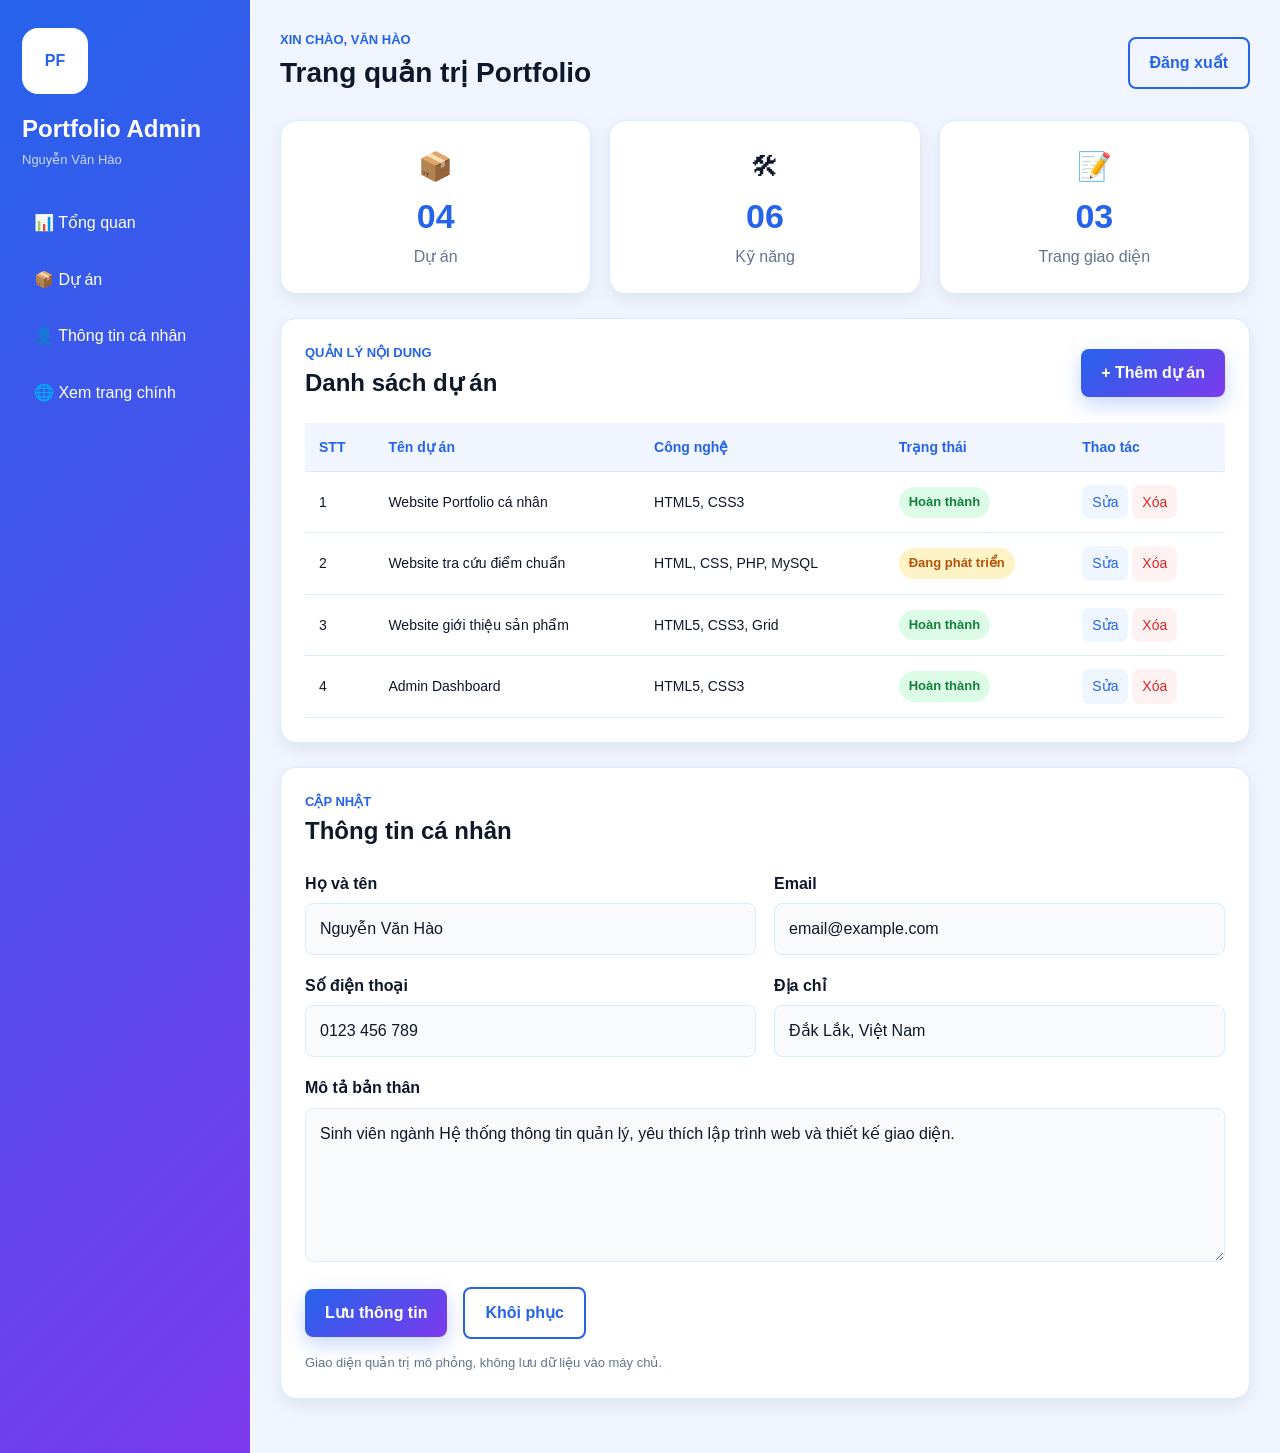
==== commit 32c78a0d: "ddf" ====
--- a/admin.html
+++ b/admin.html
@@ -3,349 +3,71 @@
 <head>
     <meta charset="UTF-8">
     <meta name="viewport" content="width=device-width, initial-scale=1.0">
-    <title>Admin Dashboard — Portfolio</title>
-    <meta name="robots" content="noindex, nofollow">
-    <link rel="icon" href="data:image/svg+xml,<svg xmlns='http://www.w3.org/2000/svg' viewBox='0 0 32 32'><rect width='32' height='32' rx='8' fill='%232563eb'/><text x='16' y='22' font-size='18' text-anchor='middle' fill='white' font-weight='bold'>H</text></svg>">
+    <title>Admin Dashboard - Portfolio</title>
     <link rel="stylesheet" href="style.css">
-    <style>
-        /* Notification toast */
-        #toast {
-            position: fixed;
-            bottom: 28px; right: 28px;
-            background: var(--text);
-            color: #fff;
-            padding: 14px 22px;
-            border-radius: var(--radius-sm);
-            font-size: 14px;
-            font-weight: 500;
-            box-shadow: var(--shadow-lg);
-            transform: translateY(80px);
-            opacity: 0;
-            transition: .35s ease;
-            z-index: 9999;
-            max-width: 300px;
-        }
-        #toast.show {
-            transform: translateY(0);
-            opacity: 1;
-        }
-
-        /* Sidebar active link */
-        .sidebar-menu a.active {
-            background: rgba(255,255,255,.22);
-            color: #fff;
-            font-weight: 700;
-        }
-
-        /* Confirm delete overlay */
-        #confirm-overlay {
-            display: none;
-            position: fixed;
-            inset: 0;
-            background: rgba(15,23,42,.5);
-            z-index: 999;
-            align-items: center;
-            justify-content: center;
-        }
-        #confirm-overlay.show { display: flex; }
-        .confirm-box {
-            background: var(--surface);
-            border-radius: var(--radius-lg);
-            padding: 32px;
-            max-width: 380px;
-            width: 90%;
-            text-align: center;
-            box-shadow: var(--shadow-lg);
-        }
-        .confirm-box h3 { font-size: 20px; margin-bottom: 10px; }
-        .confirm-box p  { color: var(--muted); font-size: 14px; margin-bottom: 24px; }
-        .confirm-btns   { display: flex; gap: 12px; justify-content: center; }
-    </style>
 </head>
 <body>
-
     <div class="admin-layout">
-
-        <!-- =================== SIDEBAR =================== -->
-        <aside class="sidebar" role="navigation" aria-label="Menu quản trị">
-            <div class="sidebar-logo" aria-hidden="true">PF</div>
+        <aside class="sidebar">
+            <div class="sidebar-logo">PF</div>
             <h2>Portfolio Admin</h2>
             <p class="sidebar-tagline">Nguyễn Văn Hào</p>
-
             <ul class="sidebar-menu">
-                <li><a href="#" class="active"><span class="menu-icon">📊</span> Tổng quan</a></li>
-                <li><a href="#section-info"><span class="menu-icon">👤</span> Thông tin cá nhân</a></li>
-                <li><a href="#section-projects"><span class="menu-icon">📦</span> Dự án</a></li>
-                <li><a href="index.html"><span class="menu-icon">🌐</span> Xem trang chính</a></li>
+                <li><a href="#overview">📊 Tổng quan</a></li>
+                <li><a href="#projects-admin">📦 Dự án</a></li>
+                <li><a href="#personal-info">👤 Thông tin cá nhân</a></li>
+                <li><a href="index.html">🌐 Xem trang chính</a></li>
             </ul>
         </aside>
 
-        <!-- =================== MAIN =================== -->
-        <main class="admin-main" role="main">
-
-            <!-- Header -->
-            <header class="admin-header">
-                <div class="admin-header-text">
-                    <p>Xin chào, Văn Hào 👋</p>
-                    <h1>Trang quản trị Portfolio</h1>
-                </div>
-                <a href="login.html" class="btn btn-outline" id="logout-btn">Đăng xuất</a>
+        <main class="admin-main">
+            <header class="admin-header" id="overview">
+                <div><p>Xin chào, Văn Hào</p><h1>Trang quản trị Portfolio</h1></div>
+                <a href="login.html" class="btn btn-outline">Đăng xuất</a>
             </header>
 
-            <!-- Stat cards -->
-            <section class="stat-grid" aria-label="Thống kê tổng quan">
-                <div class="stat-card">
-                    <div class="stat-icon" aria-hidden="true">📦</div>
-                    <div class="stat-num" id="count-projects">04</div>
-                    <div class="stat-label">Dự án</div>
-                </div>
-                <div class="stat-card">
-                    <div class="stat-icon" aria-hidden="true">🛠</div>
-                    <div class="stat-num">06</div>
-                    <div class="stat-label">Kỹ năng</div>
-                </div>
-                <div class="stat-card">
-                    <div class="stat-icon" aria-hidden="true">👁</div>
-                    <div class="stat-num" id="view-count">0</div>
-                    <div class="stat-label">Lượt xem</div>
-                </div>
+            <section class="stat-grid">
+                <article class="stat-card"><div class="stat-icon">📦</div><strong>04</strong><p>Dự án</p></article>
+                <article class="stat-card"><div class="stat-icon">🛠</div><strong>06</strong><p>Kỹ năng</p></article>
+                <article class="stat-card"><div class="stat-icon">📝</div><strong>03</strong><p>Trang giao diện</p></article>
             </section>
 
-            <!-- Projects table -->
-            <section class="admin-section" id="section-projects">
+            <section class="admin-section" id="projects-admin">
                 <div class="toolbar">
-                    <div class="toolbar-text">
-                        <p>Quản lý nội dung</p>
-                        <h2>Danh sách dự án</h2>
-                    </div>
-                    <button class="btn btn-primary" id="add-btn" type="button">+ Thêm dự án</button>
+                    <div><p>Quản lý nội dung</p><h2>Danh sách dự án</h2></div>
+                    <button type="button" class="btn btn-primary">+ Thêm dự án</button>
                 </div>
 
                 <div class="table-box">
-                    <table aria-label="Bảng danh sách dự án">
-                        <thead>
-                            <tr>
-                                <th scope="col">STT</th>
-                                <th scope="col">Tên dự án</th>
-                                <th scope="col">Công nghệ</th>
-                                <th scope="col">Trạng thái</th>
-                                <th scope="col">Thao tác</th>
-                            </tr>
-                        </thead>
-                        <tbody id="project-table">
-                            <tr>
-                                <td>1</td>
-                                <td>Website Portfolio cá nhân</td>
-                                <td>HTML5, CSS3, JS</td>
-                                <td><span class="status done">Hoàn thành</span></td>
-                                <td>
-                                    <button class="btn-small" onclick="editProject(this)" type="button">✏️ Sửa</button>
-                                    <button class="btn-small danger" onclick="deleteProject(this)" type="button">🗑 Xóa</button>
-                                </td>
-                            </tr>
-                            <tr>
-                                <td>2</td>
-                                <td>Website tra cứu điểm chuẩn</td>
-                                <td>HTML, CSS, PHP, MySQL</td>
-                                <td><span class="status doing">Đang phát triển</span></td>
-                                <td>
-                                    <button class="btn-small" onclick="editProject(this)" type="button">✏️ Sửa</button>
-                                    <button class="btn-small danger" onclick="deleteProject(this)" type="button">🗑 Xóa</button>
-                                </td>
-                            </tr>
-                            <tr>
-                                <td>3</td>
-                                <td>Website giới thiệu sản phẩm</td>
-                                <td>HTML5, CSS3, Grid</td>
-                                <td><span class="status done">Hoàn thành</span></td>
-                                <td>
-                                    <button class="btn-small" onclick="editProject(this)" type="button">✏️ Sửa</button>
-                                    <button class="btn-small danger" onclick="deleteProject(this)" type="button">🗑 Xóa</button>
-                                </td>
-                            </tr>
-                            <tr>
-                                <td>4</td>
-                                <td>Admin Dashboard</td>
-                                <td>HTML5, CSS3, JS</td>
-                                <td><span class="status done">Hoàn thành</span></td>
-                                <td>
-                                    <button class="btn-small" onclick="editProject(this)" type="button">✏️ Sửa</button>
-                                    <button class="btn-small danger" onclick="deleteProject(this)" type="button">🗑 Xóa</button>
-                                </td>
-                            </tr>
+                    <table>
+                        <thead><tr><th>STT</th><th>Tên dự án</th><th>Công nghệ</th><th>Trạng thái</th><th>Thao tác</th></tr></thead>
+                        <tbody>
+                            <tr><td>1</td><td>Website Portfolio cá nhân</td><td>HTML5, CSS3</td><td><span class="status done">Hoàn thành</span></td><td><button class="btn-small">Sửa</button> <button class="btn-small danger">Xóa</button></td></tr>
+                            <tr><td>2</td><td>Website tra cứu điểm chuẩn</td><td>HTML, CSS, PHP, MySQL</td><td><span class="status doing">Đang phát triển</span></td><td><button class="btn-small">Sửa</button> <button class="btn-small danger">Xóa</button></td></tr>
+                            <tr><td>3</td><td>Website giới thiệu sản phẩm</td><td>HTML5, CSS3, Grid</td><td><span class="status done">Hoàn thành</span></td><td><button class="btn-small">Sửa</button> <button class="btn-small danger">Xóa</button></td></tr>
+                            <tr><td>4</td><td>Admin Dashboard</td><td>HTML5, CSS3</td><td><span class="status done">Hoàn thành</span></td><td><button class="btn-small">Sửa</button> <button class="btn-small danger">Xóa</button></td></tr>
                         </tbody>
                     </table>
                 </div>
             </section>
 
-            <!-- Personal info form -->
-            <section class="admin-section" id="section-info">
-                <div class="toolbar">
-                    <div class="toolbar-text">
-                        <p>Cập nhật</p>
-                        <h2>Thông tin cá nhân</h2>
+            <section class="admin-section" id="personal-info">
+                <div class="toolbar"><div><p>Cập nhật</p><h2>Thông tin cá nhân</h2></div></div>
+                <form class="admin-form">
+                    <div class="form-row">
+                        <div class="form-group"><label for="fullname">Họ và tên</label><input type="text" id="fullname" value="Nguyễn Văn Hào"></div>
+                        <div class="form-group"><label for="email">Email</label><input type="email" id="email" value="email@example.com"></div>
                     </div>
-                </div>
-
-                <form class="admin-form" id="info-form" novalidate>
                     <div class="form-row">
-                        <div class="form-group">
-                            <label for="fullname">Họ và tên</label>
-                            <input type="text" id="fullname" value="Nguyễn Văn Hào" placeholder="Nhập họ và tên" required>
-                        </div>
-                        <div class="form-group">
-                            <label for="email">Email</label>
-                            <input type="email" id="email" value="email@example.com" placeholder="Nhập email" required>
-                        </div>
+                        <div class="form-group"><label for="phone">Số điện thoại</label><input type="tel" id="phone" value="0123 456 789"></div>
+                        <div class="form-group"><label for="address">Địa chỉ</label><input type="text" id="address" value="Đắk Lắk, Việt Nam"></div>
                     </div>
-
-                    <div class="form-row">
-                        <div class="form-group">
-                            <label for="phone">Số điện thoại</label>
-                            <input type="tel" id="phone" value="0123 456 789" placeholder="Nhập số điện thoại">
-                        </div>
-                        <div class="form-group">
-                            <label for="address">Địa chỉ</label>
-                            <input type="text" id="address" value="Đắk Lắk, Việt Nam" placeholder="Nhập địa chỉ">
-                        </div>
-                    </div>
-
-                    <div class="form-group">
-                        <label for="bio">Mô tả bản thân</label>
-                        <textarea id="bio" rows="4" placeholder="Viết vài dòng về bản thân...">Tôi là sinh viên ngành Hệ thống thông tin quản lý, yêu thích lập trình web và thiết kế giao diện bằng HTML, CSS và JavaScript.</textarea>
-                    </div>
-
-                    <div style="display: flex; align-items: center; gap: 14px; flex-wrap: wrap;">
-                        <button type="button" class="btn btn-primary" onclick="saveInfo()">💾 Lưu thông tin</button>
-                        <button type="button" class="btn btn-outline" onclick="resetInfo()">↺ Khôi phục</button>
-                    </div>
-
-                    <p class="form-note">* Giao diện mô phỏng — dữ liệu không được lưu vào server thật.</p>
+                    <div class="form-group"><label for="bio">Mô tả bản thân</label><textarea id="bio" rows="5">Sinh viên ngành Hệ thống thông tin quản lý, yêu thích lập trình web và thiết kế giao diện.</textarea></div>
+                    <div class="form-actions"><button type="button" class="btn btn-primary">Lưu thông tin</button><button type="reset" class="btn btn-outline">Khôi phục</button></div>
+                    <p class="form-note">Giao diện quản trị mô phỏng, không lưu dữ liệu vào máy chủ.</p>
                 </form>
             </section>
-
         </main>
     </div>
-
-    <!-- Confirm delete overlay -->
-    <div id="confirm-overlay" role="dialog" aria-modal="true" aria-labelledby="confirm-title">
-        <div class="confirm-box">
-            <h3 id="confirm-title">🗑 Xác nhận xóa</h3>
-            <p id="confirm-msg">Bạn có chắc muốn xóa dự án này không? Hành động này không thể hoàn tác.</p>
-            <div class="confirm-btns">
-                <button class="btn btn-outline" onclick="closeConfirm()" type="button">Hủy</button>
-                <button class="btn btn-primary" id="confirm-yes" type="button" style="background: var(--danger); box-shadow: none;">Xóa</button>
-            </div>
-        </div>
-    </div>
-
-    <!-- Toast notification -->
-    <div id="toast" role="status" aria-live="polite"></div>
-
-    <script>
-    /* ---- Toast notification ---- */
-    function showToast(msg, duration = 2800) {
-        const toast = document.getElementById('toast');
-        toast.textContent = msg;
-        toast.classList.add('show');
-        setTimeout(() => toast.classList.remove('show'), duration);
-    }
-
-    /* ---- Animated counter cho lượt xem ---- */
-    function animateCount(el, target, duration = 1200) {
-        let start = 0;
-        const step = Math.ceil(target / (duration / 16));
-        const timer = setInterval(() => {
-            start = Math.min(start + step, target);
-            el.textContent = start;
-            if (start >= target) clearInterval(timer);
-        }, 16);
-    }
-    animateCount(document.getElementById('view-count'), 128);
-
-    /* ---- Edit project (demo) ---- */
-    function editProject(btn) {
-        const row = btn.closest('tr');
-        const name = row.cells[1].textContent;
-        showToast('✏️ Đang chỉnh sửa: ' + name + ' (demo)');
-    }
-
-    /* ---- Delete project ---- */
-    let rowToDelete = null;
-
-    function deleteProject(btn) {
-        rowToDelete = btn.closest('tr');
-        const name = rowToDelete.cells[1].textContent;
-        document.getElementById('confirm-msg').textContent =
-            'Bạn có chắc muốn xóa "' + name + '"? Hành động này không thể hoàn tác.';
-        document.getElementById('confirm-overlay').classList.add('show');
-    }
-
-    document.getElementById('confirm-yes').addEventListener('click', () => {
-        if (rowToDelete) {
-            const name = rowToDelete.cells[1].textContent;
-            rowToDelete.remove();
-            rowToDelete = null;
-            updateRowNumbers();
-            updateProjectCount();
-            showToast('🗑 Đã xóa: ' + name);
-        }
-        closeConfirm();
-    });
-
-    function closeConfirm() {
-        document.getElementById('confirm-overlay').classList.remove('show');
-        rowToDelete = null;
-    }
-
-    /* Click ra ngoài để đóng confirm */
-    document.getElementById('confirm-overlay').addEventListener('click', function(e) {
-        if (e.target === this) closeConfirm();
-    });
-
-    /* Cập nhật STT sau khi xóa */
-    function updateRowNumbers() {
-        document.querySelectorAll('#project-table tr').forEach((row, i) => {
-            row.cells[0].textContent = i + 1;
-        });
-    }
-
-    /* Cập nhật stat card số dự án */
-    function updateProjectCount() {
-        const count = document.querySelectorAll('#project-table tr').length;
-        document.getElementById('count-projects').textContent =
-            String(count).padStart(2, '0');
-    }
-
-    /* ---- Add project (demo) ---- */
-    document.getElementById('add-btn').addEventListener('click', () => {
-        showToast('➕ Tính năng thêm dự án đang được phát triển…');
-    });
-
-    /* ---- Save info ---- */
-    function saveInfo() {
-        const name = document.getElementById('fullname').value.trim();
-        const email = document.getElementById('email').value.trim();
-        if (!name) { showToast('⚠️ Vui lòng nhập họ và tên.'); return; }
-        if (!email || !email.includes('@')) { showToast('⚠️ Email không hợp lệ.'); return; }
-        showToast('✅ Đã lưu thông tin thành công!');
-    }
-
-    /* ---- Reset info ---- */
-    function resetInfo() {
-        document.getElementById('fullname').value = 'Nguyễn Văn Hào';
-        document.getElementById('email').value = 'email@example.com';
-        document.getElementById('phone').value = '0123 456 789';
-        document.getElementById('address').value = 'Đắk Lắk, Việt Nam';
-        document.getElementById('bio').value = 'Tôi là sinh viên ngành Hệ thống thông tin quản lý, yêu thích lập trình web và thiết kế giao diện bằng HTML, CSS và JavaScript.';
-        showToast('↺ Đã khôi phục thông tin gốc.');
-    }
-
-    /* ---- Logout confirm ---- */
-    document.getElementById('logout-btn').addEventListener('click', (e) => {
-        if (!confirm('Bạn muốn đăng xuất không?')) e.preventDefault();
-    });
-    </script>
-
 </body>
-</html>+</html>
--- a/style.css
+++ b/style.css
@@ -1,1193 +1,341 @@
-/* =============================================
-   PORTFOLIO - Nguyễn Văn Hào
-   CSS hoàn chỉnh: không trùng lặp, không !important
-   ============================================= */
-
-@import url('https://fonts.googleapis.com/css2?family=Be+Vietnam+Pro:wght@300;400;500;600;700;800&family=Playfair+Display:wght@700&display=swap');
-
-/* =============================================
-   1. CSS VARIABLES
-   ============================================= */
 :root {
-    --primary:   #2563eb;
+    --primary: #2563eb;
     --secondary: #7c3aed;
-    --accent:    #06b6d4;
-    --success:   #16a34a;
-    --danger:    #ef4444;
-    --warning:   #d97706;
-
-    --bg:        #f0f5ff;
-    --surface:   #ffffff;
-    --surface-2: #f8fafc;
-    --border:    #dbeafe;
-
-    --text:      #0f172a;
-    --muted:     #64748b;
-    --subtle:    #94a3b8;
-
-    --grad-main: linear-gradient(135deg, var(--primary), var(--secondary));
-    --grad-cover: linear-gradient(135deg, #38bdf8 0%, #2563eb 50%, #7c3aed 100%);
-
-    --shadow-sm: 0 2px 8px rgba(15,23,42,.06);
-    --shadow:    0 8px 24px rgba(15,23,42,.10);
-    --shadow-lg: 0 20px 48px rgba(15,23,42,.14);
-
-    --radius-sm: 8px;
-    --radius:    16px;
-    --radius-lg: 24px;
-    --radius-xl: 32px;
-
-    --font-body: 'Be Vietnam Pro', sans-serif;
-    --font-display: 'Playfair Display', serif;
-
-    --transition: 0.25s ease;
-}
-
-/* =============================================
-   2. RESET & BASE
-   ============================================= */
-*, *::before, *::after {
-    margin: 0;
-    padding: 0;
-    box-sizing: border-box;
-}
-
+    --background: #f0f5ff;
+    --surface: #ffffff;
+    --surface-soft: #f8fafc;
+    --text: #0f172a;
+    --muted: #64748b;
+    --border: #dbeafe;
+    --success: #15803d;
+    --warning: #b45309;
+    --danger: #dc2626;
+
+    --font-small: 13px;
+    --font-normal: 16px;
+    --font-medium: 20px;
+    --font-large: 34px;
+    --font-title: 42px;
+
+    --radius-small: 8px;
+    --radius-medium: 16px;
+    --radius-large: 26px;
+    --radius-round: 999px;
+
+    --shadow-small: 0 6px 18px rgba(15, 23, 42, 0.08);
+    --shadow: 0 16px 38px rgba(15, 23, 42, 0.12);
+    --gradient: linear-gradient(135deg, var(--primary), var(--secondary));
+}
+
+* { margin: 0; padding: 0; box-sizing: border-box; }
 html { scroll-behavior: smooth; }
-
-body {
-    font-family: var(--font-body);
-    font-size: 16px;
-    line-height: 1.65;
-    color: var(--text);
-    background: var(--bg);
-}
-
-a { text-decoration: none; color: inherit; }
+body { font-family: Arial, sans-serif; font-size: var(--font-normal); line-height: 1.6; color: var(--text); background: var(--background); }
+a { color: inherit; text-decoration: none; }
 ul { list-style: none; }
 img { display: block; max-width: 100%; }
-button { font-family: inherit; cursor: pointer; border: none; }
-
-/* =============================================
-   3. UTILITY COMPONENTS
-   ============================================= */
-
-/* --- Buttons --- */
-.btn {
-    display: inline-flex;
-    align-items: center;
-    gap: 8px;
-    padding: 11px 22px;
-    border-radius: var(--radius-sm);
-    font-size: 15px;
-    font-weight: 600;
-    transition: var(--transition);
-}
-
-.btn-primary {
-    background: var(--grad-main);
-    color: #fff;
-    box-shadow: 0 6px 18px rgba(37,99,235,.30);
-}
-.btn-primary:hover {
-    transform: translateY(-2px);
-    box-shadow: 0 10px 28px rgba(37,99,235,.38);
-}
-
-.btn-outline {
-    background: transparent;
-    color: var(--primary);
-    border: 2px solid var(--primary);
-}
-.btn-outline:hover {
-    background: var(--primary);
-    color: #fff;
-}
-
-.btn-ghost {
-    background: rgba(255,255,255,.18);
-    color: #fff;
-    border: 1px solid rgba(255,255,255,.3);
-    backdrop-filter: blur(8px);
-}
-.btn-ghost:hover { background: rgba(255,255,255,.28); }
-
-.full-width { width: 100%; justify-content: center; }
-
-/* --- Title line decorator --- */
-.title-line {
-    width: 56px;
-    height: 5px;
-    border-radius: 99px;
-    background: var(--grad-main);
-    margin-bottom: 28px;
-}
-
-/* --- Badge / Tag --- */
-.badge {
-    display: inline-block;
-    padding: 5px 12px;
-    border-radius: 99px;
-    font-size: 13px;
-    font-weight: 600;
-    background: #eff6ff;
-    color: var(--primary);
-}
-
-/* =============================================
-   4. PORTFOLIO PAGE — LAYOUT
-   ============================================= */
-.portfolio-page { background: var(--bg); }
-
-/* --- Cover header --- */
-.portfolio-cover {
-    min-height: 280px;
-    background: var(--grad-cover);
-    border-bottom-left-radius: 40px;
-    border-bottom-right-radius: 40px;
-    position: relative;
-    overflow: hidden;
-}
-
-/* Animated orb decorations */
-.portfolio-cover::before,
-.portfolio-cover::after {
-    content: '';
-    position: absolute;
-    border-radius: 50%;
-    pointer-events: none;
-}
-.portfolio-cover::before {
-    width: 320px; height: 320px;
-    background: rgba(255,255,255,.08);
-    top: -80px; right: -60px;
-    animation: floatOrb 6s ease-in-out infinite;
-}
-.portfolio-cover::after {
-    width: 200px; height: 200px;
-    background: rgba(255,255,255,.06);
-    bottom: -40px; left: 10%;
-    animation: floatOrb 8s ease-in-out infinite reverse;
-}
-
-@keyframes floatOrb {
-    0%, 100% { transform: translateY(0) scale(1); }
-    50%       { transform: translateY(-16px) scale(1.05); }
-}
-
-/* --- Nav --- */
-.portfolio-nav {
-    max-width: 1360px;
-    margin: 0 auto;
-    padding: 24px 28px;
-    display: flex;
-    justify-content: space-between;
-    align-items: center;
-    position: relative;
-    z-index: 2;
-}
-
-.portfolio-logo {
-    color: #fff;
-    font-size: 24px;
-    font-weight: 800;
-    letter-spacing: -0.5px;
-}
-
-.portfolio-nav ul {
-    display: flex;
-    gap: 10px;
-}
-
-/* --- Main container --- */
-.profile-container {
-    max-width: 1360px;
-    margin: -120px auto 0;
-    padding: 0 28px 64px;
-}
-
-/* =============================================
-   5. PROFILE CARD
-   ============================================= */
-.profile-card {
-    background: var(--surface);
-    padding: 36px;
-    border-radius: var(--radius-xl);
-    box-shadow: var(--shadow-lg);
-    border: 1px solid rgba(219,234,254,.8);
-    display: grid;
-    grid-template-columns: 170px 1fr 1.3fr;
-    gap: 36px;
-    align-items: center;
-    animation: slideUp .6s ease both;
-}
-
-@keyframes slideUp {
-    from { opacity: 0; transform: translateY(24px); }
-    to   { opacity: 1; transform: translateY(0); }
-}
-
-/* --- Avatar --- */
-.profile-avatar {
-    position: relative;
-    width: 155px;
-    height: 155px;
-    border-radius: var(--radius-lg);
-    padding: 8px;
-    background:
-        linear-gradient(var(--surface), var(--surface)) padding-box,
-        var(--grad-main) border-box;
-    border: 3px solid transparent;
-    box-shadow: var(--shadow);
-    flex-shrink: 0;
-}
-
-.profile-avatar img {
-    width: 100%;
-    height: 100%;
-    object-fit: cover;
-    border-radius: 18px;
-}
-
-/* Fallback khi không có ảnh */
-.avatar-placeholder {
-    width: 100%;
-    height: 100%;
-    border-radius: 18px;
-    background: var(--grad-main);
-    display: flex;
-    align-items: center;
-    justify-content: center;
-    font-size: 48px;
-    font-weight: 800;
-    color: #fff;
-    font-family: var(--font-display);
-}
-
-.check-icon {
-    position: absolute;
-    right: 0; bottom: 0;
-    width: 34px; height: 34px;
-    border-radius: 50%;
-    background: var(--primary);
-    color: #fff;
-    border: 4px solid var(--surface);
-    display: flex;
-    align-items: center;
-    justify-content: center;
-    font-size: 14px;
-    font-weight: 700;
-}
-
-/* --- Name block --- */
-.profile-name h1 {
-    font-family: var(--font-display);
-    font-size: 34px;
-    line-height: 1.2;
-    margin-bottom: 6px;
-    color: var(--text);
-}
-
-.profile-name > p {
-    color: var(--muted);
-    font-size: 15px;
-    margin-bottom: 18px;
-    max-width: 340px;
-}
-
-.social-list {
-    display: flex;
-    gap: 10px;
-    margin-top: 12px;
-}
-
-.social-list a {
-    width: 36px; height: 36px;
-    border-radius: 50%;
-    background: var(--bg);
-    color: var(--primary);
-    border: 1px solid var(--border);
-    display: flex;
-    align-items: center;
-    justify-content: center;
-    font-size: 14px;
-    font-weight: 700;
-    transition: var(--transition);
-    text-decoration: none;
-}
-.social-list a:hover {
-    background: var(--primary);
-    color: #fff;
-    border-color: var(--primary);
-    transform: translateY(-3px);
-}
-
-/* --- Info grid --- */
-.profile-info {
-    display: grid;
-    grid-template-columns: 1fr 1fr;
-    gap: 14px 20px;
-}
-
-.profile-info-item {
-    padding: 14px 16px;
-    border-left: 4px solid var(--primary);
-    background: var(--surface-2);
-    border-radius: 12px;
-    transition: var(--transition);
-}
-.profile-info-item:hover {
-    background: #eff6ff;
-    transform: translateX(4px);
-}
-
-.profile-info-item small {
-    display: block;
-    font-size: 11px;
-    font-weight: 700;
-    color: var(--subtle);
-    text-transform: uppercase;
-    letter-spacing: .06em;
-    margin-bottom: 4px;
-}
-
-.profile-info-item p {
-    font-weight: 600;
-    color: var(--text);
-    font-size: 14px;
-}
-
-/* =============================================
-   6. TAB LAYOUT (thuần CSS, tab ngang)
-   ============================================= */
-.tab-layout {
-    margin-top: 32px;
-    display: block;
-    animation: slideUp .7s .15s ease both;
-}
-
-.tab-layout input[type="radio"] {
-    display: none;
-}
-
-/* --- Tab menu bar --- */
-.tab-menu {
-    width: 100%;
-    background: var(--surface);
-    padding: 14px;
-    margin-bottom: 24px;
-    border-radius: var(--radius-lg);
-    box-shadow: var(--shadow);
-    border: 1px solid var(--border);
-    display: flex;
-    justify-content: center;
-    align-items: center;
-    gap: 12px;
-    position: sticky;
-    top: 16px;
-    z-index: 10;
-}
-
-.tab-menu label {
-    flex: 1;
-    min-width: 140px;
-    max-width: 220px;
-    height: 70px;
-    padding: 10px 16px;
-    border-radius: var(--radius);
-    background: var(--surface-2);
-    color: var(--muted);
-    font-weight: 600;
-    font-size: 14px;
-    border: 1px solid var(--border);
-    cursor: pointer;
-    display: flex;
-    flex-direction: row;
-    justify-content: center;
-    align-items: center;
-    gap: 10px;
-    transition: var(--transition);
-    user-select: none;
-}
-
-.tab-menu label span {
-    font-size: 22px;
-    line-height: 1;
-}
-
-.tab-menu label:hover {
-    background: #eff6ff;
-    color: var(--primary);
-    transform: translateY(-3px);
-    box-shadow: var(--shadow-sm);
-}
-
-/* Active tab */
-#tab-about:checked   ~ .tab-menu label[for="tab-about"],
-#tab-skills:checked  ~ .tab-menu label[for="tab-skills"],
-#tab-projects:checked~ .tab-menu label[for="tab-projects"],
-#tab-contact:checked ~ .tab-menu label[for="tab-contact"] {
-    background: var(--grad-main);
-    color: #fff;
-    border-color: transparent;
-    transform: translateY(-3px);
-    box-shadow: 0 10px 28px rgba(37,99,235,.28);
-}
-
-/* --- Tab content area --- */
-.tab-content {
-    width: 100%;
-    background: var(--surface);
-    border-radius: var(--radius-xl);
-    box-shadow: var(--shadow);
-    padding: 48px 56px;
-    border: 1px solid rgba(219,234,254,.8);
-    min-height: 600px;
-}
-
-/* --- Tab panels --- */
-.tab-panel {
-    display: none;
-    animation: tabFade .35s ease;
-}
-
-@keyframes tabFade {
-    from { opacity: 0; transform: translateY(14px); }
-    to   { opacity: 1; transform: translateY(0); }
-}
-
-#tab-about:checked   ~ .tab-content .about-panel,
-#tab-skills:checked  ~ .tab-content .skills-panel,
-#tab-projects:checked~ .tab-content .projects-panel,
-#tab-contact:checked ~ .tab-content .contact-panel {
-    display: block;
-}
-
-/* --- Panel typography --- */
-.tab-panel h2 {
-    font-family: var(--font-display);
-    font-size: 36px;
-    line-height: 1.2;
-    margin-bottom: 8px;
-    color: var(--text);
-}
-
-.tab-panel > p, .tab-panel .intro-text {
-    color: var(--muted);
-    font-size: 15px;
-    line-height: 1.8;
-    margin-bottom: 14px;
-    max-width: 680px;
-}
-
-/* =============================================
-   7. CARDS (Service, Project, Contact)
-   ============================================= */
-.service-grid,
-.project-grid,
-.contact-grid {
-    display: grid;
-    grid-template-columns: repeat(2, minmax(0, 1fr));
-    gap: 22px;
-    margin-top: 28px;
-}
-
-/* Service card */
-.service-card {
-    padding: 28px;
-    border-radius: var(--radius-lg);
-    border: 1px solid var(--border);
-    background: linear-gradient(160deg, #fff, var(--surface-2));
-    transition: var(--transition);
+button, input, textarea { font: inherit; }
+
+.btn { display: inline-flex; align-items: center; justify-content: center; padding: 11px 20px; border: 0; border-radius: var(--radius-small); font-weight: 700; cursor: pointer; transition: .25s ease; }
+.btn-primary { color: white; background: var(--gradient); box-shadow: 0 8px 20px rgba(37,99,235,.25); }
+.btn-outline { color: var(--primary); background: transparent; border: 2px solid var(--primary); }
+.btn-ghost { color: white; background: rgba(255,255,255,.18); border: 1px solid rgba(255,255,255,.3); }
+.btn:hover { transform: translateY(-2px); }
+.full-width { width: 100%; }
+
+.portfolio-cover { min-height: 260px; background: radial-gradient(circle at 15% 20%, rgba(255,255,255,.25), transparent 24%), linear-gradient(135deg, #38bdf8, var(--primary), var(--secondary)); border-radius: 0 0 36px 36px; }
+.portfolio-nav, .profile-container { width: min(94%, 1280px); margin-inline: auto; }
+.portfolio-nav { padding: 24px 0; display: flex; justify-content: space-between; align-items: center; gap: 24px; }
+.portfolio-logo { color: white; font-size: 25px; font-weight: 800; }
+.main-menu { display: flex; align-items: center; gap: 8px; }
+.main-menu > li > a:not(.btn) { display: block; padding: 9px 12px; color: white; border-radius: var(--radius-small); font-size: var(--font-small); font-weight: 700; }
+.main-menu > li > a:not(.btn):hover { background: rgba(255,255,255,.18); }
+.profile-container { margin-top: -105px; padding-bottom: 56px; }
+.hero-profile-section, .content-section { background: var(--surface); border: 1px solid var(--border); border-radius: var(--radius-large); box-shadow: var(--shadow); }
+.hero-about-layout { min-height: 480px; padding: 44px 50px; display: grid; grid-template-columns: 240px minmax(0, 1fr); align-items: center; gap: 52px; }
+.hero-avatar-column { display: flex; flex-direction: column; align-items: center; gap: 16px; }
+.profile-avatar { position: relative; width: 210px; height: 260px; padding: 8px; border: 3px solid transparent; border-radius: 26px; background: linear-gradient(white, white) padding-box, var(--gradient) border-box; box-shadow: var(--shadow-small); }
+.profile-avatar img { width: 100%; height: 100%; object-fit: cover; object-position: center top; border-radius: 18px; }
+.check-icon { position: absolute; right: -4px; bottom: -4px; width: 36px; height: 36px; display: grid; place-items: center; color: white; background: var(--primary); border: 4px solid white; border-radius: 50%; font-weight: 800; }
+.badge, .tech-tag, .status { display: inline-block; border-radius: var(--radius-round); font-size: var(--font-small); font-weight: 700; }
+.badge { padding: 7px 13px; color: var(--primary); background: #eff6ff; }
+.section-heading { display: flex; align-items: flex-start; gap: 16px; margin-bottom: 20px; }
+.section-number { width: 44px; min-width: 44px; height: 44px; display: grid; place-items: center; color: white; background: var(--gradient); border-radius: 14px; font-weight: 800; }
+.section-heading h1, .section-heading h2 { font-size: var(--font-large); line-height: 1.15; }
+.title-line { width: 58px; height: 5px; margin-top: 8px; border-radius: var(--radius-round); background: var(--gradient); }
+.hero-about-content > h2 { margin-bottom: 6px; font-size: 32px; }
+.profile-role { margin-bottom: 16px; color: var(--primary); font-weight: 700; }
+.profile-description, .intro-text { color: var(--muted); line-height: 1.75; }
+.profile-description { max-width: 820px; margin-bottom: 12px; font-size: 15px; }
+.about-summary-grid { margin-top: 24px; display: grid; grid-template-columns: repeat(2, minmax(0, 1fr)); gap: 14px; }
+.about-summary-grid article { min-height: 82px; padding: 14px 16px; display: flex; align-items: center; gap: 13px; background: var(--surface-soft); border: 1px solid var(--border); border-radius: var(--radius-medium); }
+.about-summary-grid article > span { width: 42px; height: 42px; flex-shrink: 0; display: grid; place-items: center; background: #eff6ff; border-radius: 13px; font-size: 21px; }
+.about-summary-grid h3 { font-size: 14px; }
+.about-summary-grid p { color: var(--muted); font-size: var(--font-small); }
+.portfolio-content { margin-top: 26px; display: flex; flex-direction: column; gap: 24px; }
+.content-section { padding: 40px 44px; scroll-margin-top: 20px; }
+.section-soft { background: radial-gradient(circle at top right, rgba(37,99,235,.07), transparent 30%), var(--surface); }
+.intro-text { max-width: 850px; margin-bottom: 24px; }
+.service-grid { display: grid; grid-template-columns: repeat(3, minmax(0, 1fr)); gap: 18px; }
+.service-card { min-height: 210px; padding: 24px 20px; display: flex; flex-direction: column; align-items: center; text-align: center; background: var(--surface); border: 1px solid var(--border); border-radius: var(--radius-medium); box-shadow: var(--shadow-small); }
+.service-icon { width: 54px; height: 54px; margin-bottom: 14px; display: grid; place-items: center; background: #eff6ff; border-radius: 16px; font-size: 28px; }
+.service-card h3 { margin-bottom: 9px; font-size: 18px; }
+.service-card p { color: var(--muted); font-size: 14px; }
+.project-grid { display: grid; grid-template-columns: repeat(2, minmax(0, 1fr)); gap: 20px; }
+.project-card { min-height: 285px; padding: 26px; display: flex; flex-direction: column; background: var(--surface); border: 1px solid var(--border); border-radius: var(--radius-medium); box-shadow: var(--shadow-small); }
+.project-card .num { color: var(--primary); font-size: var(--font-large); font-weight: 800; }
+.project-card h3 { margin: 12px 0 10px; font-size: var(--font-medium); }
+.project-card p { margin-bottom: 12px; color: var(--muted); }
+.tech-tag { width: fit-content; margin-top: auto; padding: 7px 12px; color: var(--primary); background: #eff6ff; }
+.contact-grid { display: grid; grid-template-columns: repeat(2, minmax(0, 1fr)); gap: 18px; }
+.contact-card { min-height: 145px; padding: 24px; background: var(--surface); border: 1px solid var(--border); border-radius: var(--radius-medium); box-shadow: var(--shadow-small); }
+.contact-card h3 { margin-bottom: 10px; }
+.contact-card p { margin-bottom: 6px; }
+.contact-card a { color: var(--primary); font-weight: 700; }
+.contact-card small { color: var(--muted); }
+.portfolio-footer { padding: 26px 16px; text-align: center; color: var(--muted); }
+
+.login-page { min-height: 100vh; display: grid; place-items: center; background: radial-gradient(circle at top left, rgba(37,99,235,.18), transparent 35%), var(--background); }
+.login-container { width: min(92%, 430px); }
+.login-form { padding: 36px; background: var(--surface); border: 1px solid var(--border); border-radius: var(--radius-large); box-shadow: var(--shadow); }
+.login-avatar { width: 78px; height: 78px; margin: 0 auto 18px; display: grid; place-items: center; color: white; background: var(--gradient); border-radius: 50%; font-size: var(--font-medium); font-weight: 800; }
+.login-form h1, .login-form > p { text-align: center; }
+.login-form > p { margin: 6px 0 24px; color: var(--muted); }
+.form-group { margin-bottom: 18px; }
+.form-group label { display: block; margin-bottom: 7px; font-weight: 700; }
+.form-group input, .form-group textarea { width: 100%; padding: 12px 14px; color: var(--text); background: var(--surface-soft); border: 1px solid var(--border); border-radius: var(--radius-small); }
+.form-group input:focus, .form-group textarea:focus { outline: 2px solid rgba(37,99,235,.18); border-color: var(--primary); }
+.form-note { margin-top: 14px; color: var(--muted); font-size: var(--font-small); }
+.back-home { display: block; margin-top: 18px; text-align: center; color: var(--primary); font-weight: 700; }
+
+.admin-layout { min-height: 100vh; display: grid; grid-template-columns: 250px minmax(0, 1fr); }
+.sidebar { padding: 28px 22px; color: white; background: var(--gradient); }
+.sidebar-logo { width: 66px; height: 66px; display: grid; place-items: center; color: var(--primary); background: white; border-radius: var(--radius-medium); font-weight: 800; }
+.sidebar h2 { margin: 16px 0 2px; }
+.sidebar-tagline { margin-bottom: 28px; color: rgba(255,255,255,.75); font-size: var(--font-small); }
+.sidebar-menu { display: flex; flex-direction: column; gap: 9px; }
+.sidebar-menu a { display: block; padding: 11px 12px; border-radius: var(--radius-small); }
+.sidebar-menu a:hover { background: rgba(255,255,255,.18); }
+.admin-main { padding: 30px; }
+.admin-header, .toolbar, .form-actions { display: flex; justify-content: space-between; align-items: center; gap: 16px; }
+.admin-header { margin-bottom: 24px; }
+.admin-header p, .toolbar p { color: var(--primary); font-size: var(--font-small); font-weight: 700; text-transform: uppercase; }
+.admin-header h1 { font-size: 28px; }
+.stat-grid { margin-bottom: 24px; display: grid; grid-template-columns: repeat(3, 1fr); gap: 18px; }
+.stat-card { padding: 24px; text-align: center; background: var(--surface); border: 1px solid var(--border); border-radius: var(--radius-medium); box-shadow: var(--shadow-small); }
+.stat-icon { font-size: 28px; }
+.stat-card strong { display: block; color: var(--primary); font-size: var(--font-large); }
+.stat-card p { color: var(--muted); }
+.admin-section { margin-bottom: 24px; padding: 24px; background: var(--surface); border: 1px solid var(--border); border-radius: var(--radius-medium); box-shadow: var(--shadow-small); }
+.toolbar { margin-bottom: 20px; }
+.table-box { overflow-x: auto; }
+table { width: 100%; border-collapse: collapse; font-size: 14px; }
+th, td { padding: 13px 14px; text-align: left; border-bottom: 1px solid var(--border); }
+th { color: var(--primary); background: var(--background); }
+.status { padding: 5px 10px; }
+.status.done { color: var(--success); background: #dcfce7; }
+.status.doing { color: var(--warning); background: #fef3c7; }
+.btn-small { padding: 6px 10px; color: var(--primary); background: #eff6ff; border: 0; border-radius: var(--radius-small); cursor: pointer; }
+.btn-small.danger { color: var(--danger); background: #fef2f2; }
+.admin-form { display: flex; flex-direction: column; }
+.form-row { display: grid; grid-template-columns: 1fr 1fr; gap: 18px; }
+.form-actions { justify-content: flex-start; flex-wrap: wrap; }
+
+@media screen and (max-width: 1023px) {
+    .portfolio-nav, .profile-container { width: min(94%, 900px); }
+    .main-menu { flex-wrap: wrap; justify-content: flex-end; }
+    .profile-container { margin-top: -90px; }
+    .hero-about-layout { min-height: auto; padding: 36px; grid-template-columns: 190px minmax(0, 1fr); gap: 30px; }
+    .profile-avatar { width: 175px; height: 215px; }
+    .about-summary-grid { grid-template-columns: 1fr; }
+    .service-grid { grid-template-columns: repeat(2, minmax(0, 1fr)); }
+    .content-section { padding: 34px; }
+    .admin-layout { grid-template-columns: 200px minmax(0, 1fr); }
+    .stat-grid { grid-template-columns: repeat(2, 1fr); }
+}
+
+@media screen and (max-width: 767px) {
+    .portfolio-cover { min-height: 220px; border-radius: 0 0 26px 26px; }
+    .portfolio-nav, .profile-container { width: 100%; }
+    .portfolio-nav { padding: 18px 16px; }
+    .main-menu li:not(:last-child) { display: none; }
+    .profile-container { margin-top: -72px; padding: 0 16px 40px; }
+    .hero-about-layout { padding: 26px 22px; grid-template-columns: 1fr; gap: 24px; text-align: center; }
+    .profile-avatar { width: 145px; height: 175px; }
+    .section-heading { justify-content: center; text-align: left; }
+    .section-heading h1, .section-heading h2 { font-size: 27px; }
+    .about-summary-grid, .service-grid, .project-grid, .contact-grid, .stat-grid, .form-row { grid-template-columns: 1fr; }
+    .about-summary-grid { text-align: left; }
+    .portfolio-content { gap: 20px; }
+    .content-section { padding: 26px 22px; border-radius: 22px; }
+    .service-card, .project-card { min-height: auto; }
+    .admin-layout { grid-template-columns: 1fr; }
+    .sidebar { padding: 20px; }
+    .sidebar-menu { display: grid; grid-template-columns: repeat(2, 1fr); }
+    .admin-main { padding: 16px; }
+    .admin-header, .toolbar { align-items: flex-start; flex-direction: column; }
+    table { min-width: 680px; }
+}
+/* =========================================
+   MENU DOC CO DINH KHI CUON TRANG
+   ========================================= */
+
+.main-menu {
+    position: fixed;
+    top: 50%;
+    right: 22px;
+    z-index: 1000;
+
+    transform: translateY(-50%);
+
     display: flex;
     flex-direction: column;
-    align-items: center;
-    text-align: center;
-}
-
-.service-card:hover {
-    transform: translateY(-6px);
+    align-items: stretch;
+    gap: 10px;
+
+    padding: 12px;
+
+    background: rgba(255, 255, 255, 0.92);
+    border: 1px solid var(--border);
+    border-radius: 20px;
     box-shadow: var(--shadow);
-    border-color: #bfdbfe;
-}
-
-.service-icon {
-    width: 56px; height: 56px;
-    border-radius: 16px;
-    background: #eff6ff;
-    display: flex;
-    align-items: center;
-    justify-content: center;
-    font-size: 28px;
-    margin-bottom: 16px;
-}
-
-.service-card h3 {
-    font-size: 17px;
-    font-weight: 700;
-    margin-bottom: 8px;
-    color: var(--text);
-}
-
-.service-card p {
-    font-size: 14px;
-    color: var(--muted);
-    line-height: 1.7;
-}
-
-/* Project card */
-.project-card {
-    padding: 28px;
-    border-radius: var(--radius-lg);
-    border: 1px solid var(--border);
-    background: linear-gradient(160deg, #fff, var(--surface-2));
-    transition: var(--transition);
-    display: flex;
-    flex-direction: column;
-    position: relative;
-    overflow: hidden;
-}
-
-.project-card::before {
-    content: '';
-    position: absolute;
-    top: 0; left: 0;
-    width: 4px; height: 100%;
-    background: var(--grad-main);
-    border-radius: 4px 0 0 4px;
-}
-
-.project-card:hover {
-    transform: translateY(-6px);
-    box-shadow: var(--shadow);
-    border-color: #bfdbfe;
-}
-
-.project-card .num {
-    font-family: var(--font-display);
-    font-size: 38px;
-    color: var(--border);
-    line-height: 1;
-    margin-bottom: 12px;
-    font-weight: 700;
-}
-
-.project-card h3 {
-    font-size: 17px;
-    font-weight: 700;
-    margin-bottom: 10px;
-    color: var(--text);
-}
-
-.project-card p {
-    font-size: 14px;
-    color: var(--muted);
-    line-height: 1.7;
-    margin-bottom: 8px;
-}
-
-.project-card p b { color: var(--text); }
-
-.project-card .tech-tag {
-    display: inline-block;
-    margin-top: auto;
-    padding: 6px 14px;
-    border-radius: 99px;
-    background: #eff6ff;
-    color: var(--primary);
-    font-size: 12px;
-    font-weight: 700;
-}
-
-/* Contact card */
-.contact-card {
-    padding: 28px;
-    border-radius: var(--radius-lg);
-    border: 1px solid var(--border);
-    background: linear-gradient(160deg, #fff, var(--surface-2));
-    transition: var(--transition);
-    display: flex;
-    flex-direction: column;
-    gap: 8px;
-}
-
-.contact-card:hover {
-    transform: translateY(-6px);
-    box-shadow: var(--shadow);
-    border-color: #bfdbfe;
-}
-
-.contact-card h3 {
-    font-size: 13px;
-    font-weight: 700;
-    color: var(--primary);
-    text-transform: uppercase;
-    letter-spacing: .05em;
-}
-
-.contact-card p {
-    font-size: 15px;
-    color: var(--text);
-    font-weight: 500;
-}
-
-.contact-card small {
-    font-size: 13px;
-    color: var(--muted);
-}
-
-/* --- Skills with progress bar --- */
-.skill-list {
-    display: flex;
-    flex-direction: column;
-    gap: 20px;
-    margin-top: 28px;
-}
-
-.skill-item { display: flex; flex-direction: column; gap: 6px; }
-
-.skill-header {
-    display: flex;
-    justify-content: space-between;
-    align-items: center;
-}
-
-.skill-header span:first-child {
-    font-weight: 600;
-    font-size: 15px;
-    display: flex;
-    align-items: center;
-    gap: 8px;
-}
-
-.skill-pct {
-    font-size: 13px;
-    color: var(--muted);
-    font-weight: 600;
-}
-
-.skill-track {
-    height: 8px;
-    background: var(--border);
-    border-radius: 99px;
-    overflow: hidden;
-}
-
-.skill-bar {
-    height: 100%;
-    border-radius: 99px;
-    background: var(--grad-main);
-    width: 0;
-    transition: width 1s cubic-bezier(.4,0,.2,1);
-}
-
-/* =============================================
-   8. FOOTER
-   ============================================= */
-.portfolio-footer {
-    text-align: center;
-    padding: 28px;
-    color: var(--subtle);
-    font-size: 14px;
-}
-
-/* =============================================
-   9. LOGIN PAGE
-   ============================================= */
-.login-page {
-    min-height: 100vh;
-    background: var(--grad-cover);
-    display: flex;
-    justify-content: center;
-    align-items: center;
-    padding: 20px;
-    position: relative;
-    overflow: hidden;
-}
-
-.login-page::before {
-    content: '';
-    position: absolute;
-    width: 500px; height: 500px;
-    border-radius: 50%;
-    background: rgba(255,255,255,.07);
-    top: -150px; right: -150px;
-}
-.login-page::after {
-    content: '';
-    position: absolute;
-    width: 300px; height: 300px;
-    border-radius: 50%;
-    background: rgba(255,255,255,.05);
-    bottom: -80px; left: -80px;
-}
-
-.login-container {
-    width: 100%;
-    max-width: 420px;
-    position: relative;
-    z-index: 1;
-}
-
-.login-form {
-    background: var(--surface);
-    padding: 44px 40px;
-    border-radius: var(--radius-xl);
-    box-shadow: 0 24px 64px rgba(15,23,42,.25);
-    animation: slideUp .5s ease;
-}
-
-.login-avatar {
-    width: 80px; height: 80px;
-    border-radius: 50%;
-    margin: 0 auto 20px;
-    background: var(--grad-main);
-    color: #fff;
-    font-size: 24px;
-    font-weight: 800;
-    display: flex;
-    align-items: center;
-    justify-content: center;
-}
-
-.login-form h1 {
-    font-family: var(--font-display);
-    text-align: center;
-    font-size: 28px;
-    margin-bottom: 6px;
-}
-
-.login-form > p {
-    text-align: center;
-    color: var(--muted);
-    margin-bottom: 28px;
-    font-size: 14px;
-}
-
-/* Login form validation feedback */
-.form-group { margin-bottom: 18px; }
-
-.form-group label {
-    display: block;
-    margin-bottom: 8px;
-    font-weight: 600;
-    font-size: 14px;
-    color: var(--text);
-}
-
-.form-group input,
-.form-group textarea,
-.form-group select {
-    width: 100%;
-    padding: 12px 16px;
-    border: 2px solid var(--border);
-    border-radius: var(--radius-sm);
-    background: var(--surface-2);
-    font-size: 15px;
-    font-family: var(--font-body);
-    color: var(--text);
-    transition: var(--transition);
-}
-
-.form-group input:focus,
-.form-group textarea:focus {
-    outline: none;
-    border-color: var(--primary);
-    background: #fff;
-    box-shadow: 0 0 0 4px rgba(37,99,235,.10);
-}
-
-.form-group input.error,
-.form-group input:invalid:not(:placeholder-shown) {
-    border-color: var(--danger);
-}
-
-.form-error-msg {
-    display: none;
-    font-size: 12px;
-    color: var(--danger);
-    margin-top: 5px;
-    font-weight: 500;
-}
-
-.back-home {
-    display: block;
-    margin-top: 20px;
-    text-align: center;
-    color: var(--primary);
-    font-weight: 600;
-    font-size: 14px;
-    transition: var(--transition);
-}
-.back-home:hover { text-decoration: underline; }
-
-/* =============================================
-   10. ADMIN DASHBOARD
-   ============================================= */
-.admin-layout {
-    min-height: 100vh;
-    display: grid;
-    grid-template-columns: 250px 1fr;
-}
-
-/* --- Sidebar --- */
-.sidebar {
-    background: var(--grad-main);
-    color: #fff;
-    padding: 28px 22px;
-    position: sticky;
-    top: 0;
-    height: 100vh;
-    overflow-y: auto;
-    display: flex;
-    flex-direction: column;
-}
-
-.sidebar-logo {
-    width: 60px; height: 60px;
-    border-radius: var(--radius-sm);
-    background: rgba(255,255,255,.2);
-    color: #fff;
-    font-size: 22px;
-    font-weight: 800;
-    margin-bottom: 14px;
-    display: flex;
-    align-items: center;
-    justify-content: center;
-}
-
-.sidebar h2 {
-    font-size: 17px;
-    font-weight: 700;
-    margin-bottom: 8px;
-}
-
-.sidebar-tagline {
-    font-size: 12px;
-    opacity: .7;
-    margin-bottom: 32px;
-}
-
-.sidebar-menu {
-    display: flex;
-    flex-direction: column;
-    gap: 4px;
-    flex: 1;
-}
-
-.sidebar-menu a {
+
+    backdrop-filter: blur(10px);
+}
+
+/* Ghi de CSS menu ngang cu */
+.main-menu > li > a:not(.btn) {
+    width: 132px;
+    min-height: 48px;
+    padding: 10px 13px;
+
     display: flex;
     align-items: center;
     gap: 10px;
-    padding: 12px 14px;
-    border-radius: var(--radius-sm);
-    font-size: 14px;
-    font-weight: 500;
-    transition: var(--transition);
-    color: rgba(255,255,255,.8);
-}
-
-.sidebar-menu a:hover,
-.sidebar-menu a.active {
-    background: rgba(255,255,255,.18);
-    color: #fff;
-}
-
-.sidebar-menu a .menu-icon { font-size: 18px; }
-
-/* --- Admin main content --- */
-.admin-main {
-    padding: 32px;
-    background: var(--bg);
-}
-
-.admin-header {
-    display: flex;
-    justify-content: space-between;
-    align-items: center;
-    gap: 16px;
-    margin-bottom: 28px;
-}
-
-.admin-header-text p {
-    font-size: 13px;
+
+    color: var(--text);
+    background: var(--surface-soft);
+    border: 1px solid transparent;
+    border-radius: 14px;
+
+    font-size: var(--font-small);
+    font-weight: 700;
+
+    transition: 0.25s ease;
+}
+
+.main-menu > li > a:not(.btn) span {
+    width: 28px;
+    height: 28px;
+    flex-shrink: 0;
+
+    display: grid;
+    place-items: center;
+
     color: var(--primary);
-    font-weight: 600;
-    text-transform: uppercase;
-    letter-spacing: .05em;
-}
-
-.admin-header-text h1 {
-    font-size: 26px;
-    font-weight: 700;
-    color: var(--text);
-}
-
-/* --- Stat cards --- */
-.stat-grid {
-    display: grid;
-    grid-template-columns: repeat(3, 1fr);
-    gap: 18px;
-    margin-bottom: 28px;
-}
-
-.stat-card {
-    background: var(--surface);
-    border-radius: var(--radius-lg);
-    padding: 24px;
-    text-align: center;
-    border: 1px solid var(--border);
-    box-shadow: var(--shadow-sm);
-    transition: var(--transition);
-}
-
-.stat-card:hover {
-    transform: translateY(-4px);
-    box-shadow: var(--shadow);
-}
-
-.stat-card .stat-num {
-    font-family: var(--font-display);
-    font-size: 42px;
-    font-weight: 700;
+    background: #eff6ff;
+    border-radius: 9px;
+
+    font-size: 11px;
+    font-weight: 800;
+}
+
+.main-menu > li > a:not(.btn):hover {
+    color: white;
+    background: var(--gradient);
+    border-color: transparent;
+
+    transform: translateX(-5px);
+    box-shadow: 0 10px 24px rgba(37, 99, 235, 0.22);
+}
+
+.main-menu > li > a:not(.btn):hover span {
     color: var(--primary);
-    line-height: 1;
-    margin-bottom: 6px;
-}
-
-.stat-card .stat-label {
-    font-size: 14px;
-    color: var(--muted);
-    font-weight: 500;
-}
-
-.stat-card .stat-icon {
-    font-size: 28px;
-    margin-bottom: 10px;
-}
-
-/* --- Admin section (card) --- */
-.admin-section {
-    background: var(--surface);
-    border-radius: var(--radius-lg);
-    padding: 24px;
-    margin-bottom: 24px;
-    border: 1px solid var(--border);
-    box-shadow: var(--shadow-sm);
-}
-
-.toolbar {
-    display: flex;
-    justify-content: space-between;
-    align-items: center;
-    gap: 16px;
-    margin-bottom: 20px;
-}
-
-.toolbar-text p {
-    font-size: 12px;
-    color: var(--primary);
-    font-weight: 700;
-    text-transform: uppercase;
-    letter-spacing: .05em;
-}
-
-.toolbar-text h2 {
-    font-size: 20px;
-    font-weight: 700;
-    color: var(--text);
-}
-
-/* --- Table --- */
-.table-box { overflow-x: auto; }
-
-table {
-    width: 100%;
-    border-collapse: collapse;
-    font-size: 14px;
-}
-
-thead th {
-    padding: 12px 16px;
-    text-align: left;
-    background: var(--bg);
-    color: var(--primary);
-    font-weight: 700;
-    font-size: 12px;
-    text-transform: uppercase;
-    letter-spacing: .05em;
-    white-space: nowrap;
-}
-
-tbody td {
-    padding: 14px 16px;
-    border-bottom: 1px solid var(--border);
-    color: var(--text);
-    vertical-align: middle;
-}
-
-tbody tr:last-child td { border-bottom: none; }
-tbody tr:hover td { background: var(--surface-2); }
-
-/* Status badges */
-.status {
-    display: inline-block;
-    padding: 5px 12px;
-    border-radius: 99px;
-    font-size: 12px;
-    font-weight: 700;
-}
-
-.status.done    { background: #dcfce7; color: var(--success); }
-.status.doing   { background: #fef3c7; color: var(--warning); }
-.status.pending { background: #f1f5f9; color: var(--muted); }
-
-/* Small action buttons */
-.btn-small {
-    padding: 6px 12px;
-    border-radius: var(--radius-sm);
-    font-size: 12px;
-    font-weight: 600;
-    border: none;
-    cursor: pointer;
-    transition: var(--transition);
-    background: #eff6ff;
-    color: var(--primary);
-}
-
-.btn-small:hover { background: var(--primary); color: #fff; }
-.btn-small.danger { background: #fef2f2; color: var(--danger); }
-.btn-small.danger:hover { background: var(--danger); color: #fff; }
-
-/* --- Admin form --- */
-.admin-form { display: flex; flex-direction: column; gap: 0; }
-
-.form-row {
-    display: grid;
-    grid-template-columns: 1fr 1fr;
-    gap: 18px;
-}
-
-.form-note {
-    font-size: 12px;
-    color: var(--subtle);
-    font-style: italic;
-    margin-top: 14px;
-}
-
-/* =============================================
-   11. RESPONSIVE — TABLET (max 1023px)
-   ============================================= */
-@media screen and (max-width: 1023px) {
-    .profile-container { margin-top: -100px; }
-
-    .profile-card {
-        grid-template-columns: 1fr;
-        text-align: center;
-        gap: 24px;
-    }
-
-    .profile-avatar { margin: 0 auto; }
-    .profile-name > p { margin-left: auto; margin-right: auto; }
-    .social-list { justify-content: center; }
-
-    .profile-info { grid-template-columns: repeat(2, 1fr); }
-    .profile-info-item {
-        border-left: none;
-        border-top: 4px solid var(--primary);
-    }
-
-    .tab-menu {
-        position: static;
-        flex-wrap: wrap;
-    }
-
-    .tab-menu label {
-        flex: 1 1 160px;
-        max-width: none;
-    }
-
-    .tab-content {
-        padding: 36px;
-        min-height: auto;
-    }
-
-    .admin-layout { grid-template-columns: 200px 1fr; }
-    .stat-grid { grid-template-columns: repeat(2, 1fr); }
-}
-
-/* =============================================
-   12. RESPONSIVE — MOBILE (max 767px)
-   ============================================= */
+    background: white;
+}
+
+/* Nut dang nhap van nam tren navbar */
+.nav-login {
+    margin-left: auto;
+}
+
+/* Tranh menu che noi dung tren desktop */
+@media screen and (min-width: 1300px) {
+    .profile-container {
+        padding-right: 165px;
+    }
+}
+
+/* Tablet: menu gon hon */
+@media screen and (min-width: 768px) and (max-width: 1299px) {
+    .main-menu {
+        right: 12px;
+        padding: 9px;
+    }
+
+    .main-menu > li > a:not(.btn) {
+        width: 52px;
+        height: 52px;
+        min-height: 52px;
+        padding: 8px;
+
+        justify-content: center;
+
+        font-size: 0;
+    }
+
+    .main-menu > li > a:not(.btn) span {
+        width: 32px;
+        height: 32px;
+        font-size: 11px;
+    }
+}
+
+/* Mobile: doi thanh thanh dieu huong duoi man hinh */
 @media screen and (max-width: 767px) {
-    .portfolio-nav { padding: 20px 16px; }
-    .portfolio-logo { font-size: 20px; }
-    .portfolio-cover { min-height: 240px; border-bottom-left-radius: 28px; border-bottom-right-radius: 28px; }
-
-    .profile-container { margin-top: -85px; padding: 0 16px 44px; }
-    .profile-card { padding: 24px; border-radius: var(--radius-lg); }
-    .profile-avatar { width: 130px; height: 130px; }
-    .profile-name h1 { font-size: 26px; }
-
-    .profile-info,
-    .service-grid,
-    .project-grid,
-    .contact-grid,
-    .stat-grid,
-    .form-row { grid-template-columns: 1fr; }
-
-    .tab-menu {
+    .main-menu {
+        top: auto;
+        right: 12px;
+        bottom: 12px;
+        left: 12px;
+
+        transform: none;
+
         display: grid;
-        grid-template-columns: repeat(2, 1fr);
-        padding: 12px;
-        gap: 10px;
-        position: static;
-    }
-
-    .tab-menu label {
-        min-width: auto;
-        max-width: none;
-        height: 68px;
-        font-size: 13px;
-    }
-
-    .tab-menu label span { font-size: 20px; }
-
-    .tab-content {
-        padding: 24px;
-        border-radius: var(--radius-lg);
-    }
-
-    .tab-panel h2 { font-size: 28px; }
-
-    /* Admin mobile */
-    .admin-layout { grid-template-columns: 1fr; }
-
-    .sidebar {
-        position: static;
-        height: auto;
-        padding: 20px;
-    }
-
-    .sidebar-menu {
-        display: grid;
-        grid-template-columns: repeat(2, 1fr);
-        gap: 8px;
-    }
-
-    .admin-main { padding: 16px; }
-
-    .admin-header,
-    .toolbar { flex-direction: column; align-items: flex-start; }
-
-    table { min-width: 680px; }
-}
-
-/* =============================================
-   13. PRINT STYLES
-   ============================================= */
-@media print {
-    .portfolio-nav ul, .portfolio-footer { display: none; }
-    .tab-panel { display: block; }
-    .tab-menu { display: none; }
-    .portfolio-cover { min-height: 120px; }
+        grid-template-columns: repeat(4, 1fr);
+        gap: 7px;
+
+        padding: 9px;
+        border-radius: 18px;
+    }
+
+    .main-menu li {
+        display: block !important;
+    }
+
+    .main-menu > li > a:not(.btn) {
+        width: 100%;
+        min-height: 54px;
+        padding: 7px 4px;
+
+        flex-direction: column;
+        justify-content: center;
+        gap: 3px;
+
+        font-size: 10px;
+    }
+
+    .main-menu > li > a:not(.btn) span {
+        width: 25px;
+        height: 25px;
+        font-size: 9px;
+    }
+
+    .main-menu > li > a:not(.btn):hover {
+        transform: translateY(-3px);
+    }
+
+    /* Chua khoang trong de menu duoi khong che footer */
+    body {
+        padding-bottom: 90px;
+    }
 }
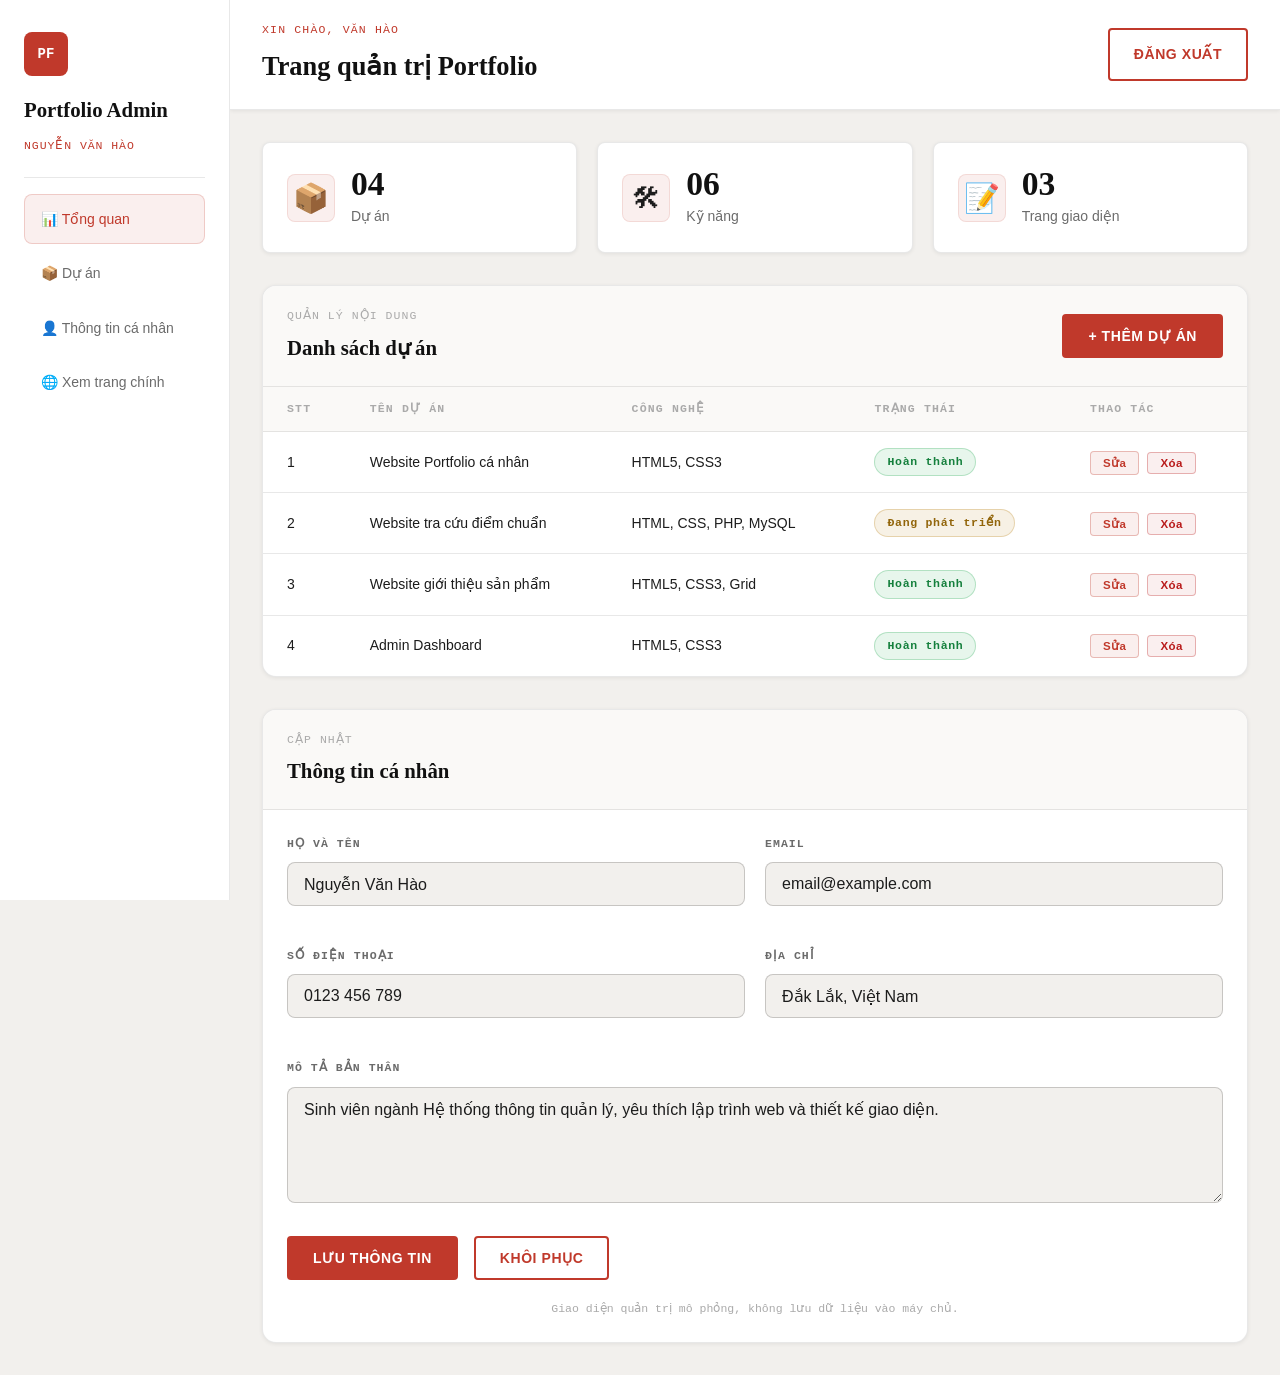
==== commit fcae43f8: "dfs" ====
--- a/admin.html
+++ b/admin.html
@@ -3,15 +3,22 @@
 <head>
     <meta charset="UTF-8">
     <meta name="viewport" content="width=device-width, initial-scale=1.0">
-    <title>Admin Dashboard - Portfolio</title>
+    <title>Admin Dashboard — Portfolio</title>
     <link rel="stylesheet" href="style.css">
 </head>
 <body>
+
+    <!-- Admin Layout — CSS Grid (sidebar | main) -->
     <div class="admin-layout">
+
+        <!-- ====================================================
+             SIDEBAR — Flexbox (column)
+             ==================================================== -->
         <aside class="sidebar">
             <div class="sidebar-logo">PF</div>
             <h2>Portfolio Admin</h2>
             <p class="sidebar-tagline">Nguyễn Văn Hào</p>
+
             <ul class="sidebar-menu">
                 <li><a href="#overview">📊 Tổng quan</a></li>
                 <li><a href="#projects-admin">📦 Dự án</a></li>
@@ -20,54 +27,161 @@
             </ul>
         </aside>
 
+        <!-- ====================================================
+             MAIN CONTENT
+             ==================================================== -->
         <main class="admin-main">
+
+            <!-- Header — Flexbox (space-between) -->
             <header class="admin-header" id="overview">
-                <div><p>Xin chào, Văn Hào</p><h1>Trang quản trị Portfolio</h1></div>
+                <div>
+                    <p>Xin chào, Văn Hào</p>
+                    <h1>Trang quản trị Portfolio</h1>
+                </div>
                 <a href="login.html" class="btn btn-outline">Đăng xuất</a>
             </header>
 
-            <section class="stat-grid">
-                <article class="stat-card"><div class="stat-icon">📦</div><strong>04</strong><p>Dự án</p></article>
-                <article class="stat-card"><div class="stat-icon">🛠</div><strong>06</strong><p>Kỹ năng</p></article>
-                <article class="stat-card"><div class="stat-icon">📝</div><strong>03</strong><p>Trang giao diện</p></article>
+            <!-- Stats — CSS Grid (3 cột) -->
+            <section class="stat-grid" aria-label="Thống kê tổng quan">
+                <article class="stat-card">
+                    <div class="stat-icon">📦</div>
+                    <div>
+                        <strong>04</strong>
+                        <p>Dự án</p>
+                    </div>
+                </article>
+                <article class="stat-card">
+                    <div class="stat-icon">🛠</div>
+                    <div>
+                        <strong>06</strong>
+                        <p>Kỹ năng</p>
+                    </div>
+                </article>
+                <article class="stat-card">
+                    <div class="stat-icon">📝</div>
+                    <div>
+                        <strong>03</strong>
+                        <p>Trang giao diện</p>
+                    </div>
+                </article>
             </section>
 
+            <!-- Projects Table -->
             <section class="admin-section" id="projects-admin">
+                <!-- Toolbar — Flexbox (space-between) -->
                 <div class="toolbar">
-                    <div><p>Quản lý nội dung</p><h2>Danh sách dự án</h2></div>
+                    <div>
+                        <p>Quản lý nội dung</p>
+                        <h2>Danh sách dự án</h2>
+                    </div>
                     <button type="button" class="btn btn-primary">+ Thêm dự án</button>
                 </div>
 
                 <div class="table-box">
                     <table>
-                        <thead><tr><th>STT</th><th>Tên dự án</th><th>Công nghệ</th><th>Trạng thái</th><th>Thao tác</th></tr></thead>
+                        <thead>
+                            <tr>
+                                <th>STT</th>
+                                <th>Tên dự án</th>
+                                <th>Công nghệ</th>
+                                <th>Trạng thái</th>
+                                <th>Thao tác</th>
+                            </tr>
+                        </thead>
                         <tbody>
-                            <tr><td>1</td><td>Website Portfolio cá nhân</td><td>HTML5, CSS3</td><td><span class="status done">Hoàn thành</span></td><td><button class="btn-small">Sửa</button> <button class="btn-small danger">Xóa</button></td></tr>
-                            <tr><td>2</td><td>Website tra cứu điểm chuẩn</td><td>HTML, CSS, PHP, MySQL</td><td><span class="status doing">Đang phát triển</span></td><td><button class="btn-small">Sửa</button> <button class="btn-small danger">Xóa</button></td></tr>
-                            <tr><td>3</td><td>Website giới thiệu sản phẩm</td><td>HTML5, CSS3, Grid</td><td><span class="status done">Hoàn thành</span></td><td><button class="btn-small">Sửa</button> <button class="btn-small danger">Xóa</button></td></tr>
-                            <tr><td>4</td><td>Admin Dashboard</td><td>HTML5, CSS3</td><td><span class="status done">Hoàn thành</span></td><td><button class="btn-small">Sửa</button> <button class="btn-small danger">Xóa</button></td></tr>
+                            <tr>
+                                <td>1</td>
+                                <td>Website Portfolio cá nhân</td>
+                                <td>HTML5, CSS3</td>
+                                <td><span class="status done">Hoàn thành</span></td>
+                                <td>
+                                    <button type="button" class="btn-small">Sửa</button>
+                                    <button type="button" class="btn-small danger">Xóa</button>
+                                </td>
+                            </tr>
+                            <tr>
+                                <td>2</td>
+                                <td>Website tra cứu điểm chuẩn</td>
+                                <td>HTML, CSS, PHP, MySQL</td>
+                                <td><span class="status doing">Đang phát triển</span></td>
+                                <td>
+                                    <button type="button" class="btn-small">Sửa</button>
+                                    <button type="button" class="btn-small danger">Xóa</button>
+                                </td>
+                            </tr>
+                            <tr>
+                                <td>3</td>
+                                <td>Website giới thiệu sản phẩm</td>
+                                <td>HTML5, CSS3, Grid</td>
+                                <td><span class="status done">Hoàn thành</span></td>
+                                <td>
+                                    <button type="button" class="btn-small">Sửa</button>
+                                    <button type="button" class="btn-small danger">Xóa</button>
+                                </td>
+                            </tr>
+                            <tr>
+                                <td>4</td>
+                                <td>Admin Dashboard</td>
+                                <td>HTML5, CSS3</td>
+                                <td><span class="status done">Hoàn thành</span></td>
+                                <td>
+                                    <button type="button" class="btn-small">Sửa</button>
+                                    <button type="button" class="btn-small danger">Xóa</button>
+                                </td>
+                            </tr>
                         </tbody>
                     </table>
                 </div>
             </section>
 
+            <!-- Personal Info Form -->
             <section class="admin-section" id="personal-info">
-                <div class="toolbar"><div><p>Cập nhật</p><h2>Thông tin cá nhân</h2></div></div>
-                <form class="admin-form">
+                <div class="toolbar">
+                    <div>
+                        <p>Cập nhật</p>
+                        <h2>Thông tin cá nhân</h2>
+                    </div>
+                </div>
+
+                <!-- Form — CSS Grid (form-row 2 cột) -->
+                <div class="admin-form">
                     <div class="form-row">
-                        <div class="form-group"><label for="fullname">Họ và tên</label><input type="text" id="fullname" value="Nguyễn Văn Hào"></div>
-                        <div class="form-group"><label for="email">Email</label><input type="email" id="email" value="email@example.com"></div>
+                        <div class="form-group">
+                            <label for="fullname">Họ và tên</label>
+                            <input type="text" id="fullname" value="Nguyễn Văn Hào">
+                        </div>
+                        <div class="form-group">
+                            <label for="email">Email</label>
+                            <input type="email" id="email" value="email@example.com">
+                        </div>
                     </div>
                     <div class="form-row">
-                        <div class="form-group"><label for="phone">Số điện thoại</label><input type="tel" id="phone" value="0123 456 789"></div>
-                        <div class="form-group"><label for="address">Địa chỉ</label><input type="text" id="address" value="Đắk Lắk, Việt Nam"></div>
+                        <div class="form-group">
+                            <label for="phone">Số điện thoại</label>
+                            <input type="tel" id="phone" value="0123 456 789">
+                        </div>
+                        <div class="form-group">
+                            <label for="address">Địa chỉ</label>
+                            <input type="text" id="address" value="Đắk Lắk, Việt Nam">
+                        </div>
                     </div>
-                    <div class="form-group"><label for="bio">Mô tả bản thân</label><textarea id="bio" rows="5">Sinh viên ngành Hệ thống thông tin quản lý, yêu thích lập trình web và thiết kế giao diện.</textarea></div>
-                    <div class="form-actions"><button type="button" class="btn btn-primary">Lưu thông tin</button><button type="reset" class="btn btn-outline">Khôi phục</button></div>
+                    <div class="form-group">
+                        <label for="bio">Mô tả bản thân</label>
+                        <textarea id="bio" rows="5">Sinh viên ngành Hệ thống thông tin quản lý, yêu thích lập trình web và thiết kế giao diện.</textarea>
+                    </div>
+
+                    <!-- Form Actions — Flexbox (row) -->
+                    <div class="form-actions">
+                        <button type="button" class="btn btn-primary">Lưu thông tin</button>
+                        <button type="button" class="btn btn-outline">Khôi phục</button>
+                    </div>
+
                     <p class="form-note">Giao diện quản trị mô phỏng, không lưu dữ liệu vào máy chủ.</p>
-                </form>
+                </div>
             </section>
+
         </main>
     </div>
+
 </body>
-</html>
+</html>
--- a/style.css
+++ b/style.css
@@ -1,341 +1,1254 @@
+/* ============================================================
+   CSS VARIABLES - Bắt buộc theo yêu cầu kỹ thuật
+   ============================================================ */
 :root {
-    --primary: #2563eb;
-    --secondary: #7c3aed;
-    --background: #f0f5ff;
-    --surface: #ffffff;
-    --surface-soft: #f8fafc;
-    --text: #0f172a;
-    --muted: #64748b;
-    --border: #dbeafe;
-    --success: #15803d;
-    --warning: #b45309;
-    --danger: #dc2626;
-
-    --font-small: 13px;
-    --font-normal: 16px;
-    --font-medium: 20px;
-    --font-large: 34px;
-    --font-title: 42px;
-
-    --radius-small: 8px;
-    --radius-medium: 16px;
-    --radius-large: 26px;
-    --radius-round: 999px;
-
-    --shadow-small: 0 6px 18px rgba(15, 23, 42, 0.08);
-    --shadow: 0 16px 38px rgba(15, 23, 42, 0.12);
-    --gradient: linear-gradient(135deg, var(--primary), var(--secondary));
-}
-
-* { margin: 0; padding: 0; box-sizing: border-box; }
-html { scroll-behavior: smooth; }
-body { font-family: Arial, sans-serif; font-size: var(--font-normal); line-height: 1.6; color: var(--text); background: var(--background); }
-a { color: inherit; text-decoration: none; }
+  /* Màu sắc chính */
+  --color-primary:        #ffffff;
+  --color-secondary:      #f5f3f0;
+  --color-accent:         #c0392b;
+  --color-accent-soft:    rgba(192, 57, 43, 0.08);
+  --color-background:     #f2f0ed;
+  --color-surface:        #ffffff;
+  --color-surface-alt:    #faf9f7;
+  --color-text:           #1c1c1c;
+  --color-text-muted:     #6b6b6b;
+  --color-text-dim:       #aaaaaa;
+  --color-border:         rgba(0,0,0,0.09);
+  --color-border-strong:  rgba(0,0,0,0.18);
+  --color-white:          #ffffff;
+  --color-heading:        #111111;
+
+  /* Typography */
+  --font-display:         'Georgia', 'Times New Roman', serif;
+  --font-body:            'Segoe UI', 'Helvetica Neue', Arial, sans-serif;
+  --font-mono:            'Courier New', monospace;
+
+  --fs-xs:    0.72rem;
+  --fs-sm:    0.875rem;
+  --fs-base:  1rem;
+  --fs-md:    1.1rem;
+  --fs-lg:    1.3rem;
+  --fs-xl:    1.65rem;
+  --fs-2xl:   2.1rem;
+  --fs-3xl:   2.8rem;
+  --fs-4xl:   3.6rem;
+
+  /* Khoảng cách */
+  --space-1:  0.25rem;
+  --space-2:  0.5rem;
+  --space-3:  0.75rem;
+  --space-4:  1rem;
+  --space-5:  1.25rem;
+  --space-6:  1.5rem;
+  --space-8:  2rem;
+  --space-10: 2.5rem;
+  --space-12: 3rem;
+  --space-16: 4rem;
+  --space-20: 5rem;
+  --space-24: 6rem;
+
+  /* Border Radius */
+  --radius-sm:   4px;
+  --radius-md:   8px;
+  --radius-lg:   14px;
+  --radius-xl:   22px;
+  --radius-full: 9999px;
+
+  /* Hiệu ứng */
+  --shadow-sm:   0 1px 4px rgba(0,0,0,0.07);
+  --shadow-md:   0 4px 16px rgba(0,0,0,0.09);
+  --shadow-lg:   0 8px 32px rgba(0,0,0,0.12);
+  --shadow-glow: 0 0 0 3px rgba(192, 57, 43, 0.15);
+
+  --transition: 0.25s cubic-bezier(0.4, 0, 0.2, 1);
+}
+
+/* ============================================================
+   RESET & BASE
+   ============================================================ */
+*, *::before, *::after {
+  box-sizing: border-box;
+  margin: 0;
+  padding: 0;
+}
+
+html {
+  scroll-behavior: smooth;
+  font-size: 16px;
+}
+
+body {
+  font-family: var(--font-body);
+  background-color: var(--color-background);
+  color: var(--color-text);
+  line-height: 1.75;
+  -webkit-font-smoothing: antialiased;
+}
+
+a {
+  color: inherit;
+  text-decoration: none;
+}
+
 ul { list-style: none; }
-img { display: block; max-width: 100%; }
-button, input, textarea { font: inherit; }
-
-.btn { display: inline-flex; align-items: center; justify-content: center; padding: 11px 20px; border: 0; border-radius: var(--radius-small); font-weight: 700; cursor: pointer; transition: .25s ease; }
-.btn-primary { color: white; background: var(--gradient); box-shadow: 0 8px 20px rgba(37,99,235,.25); }
-.btn-outline { color: var(--primary); background: transparent; border: 2px solid var(--primary); }
-.btn-ghost { color: white; background: rgba(255,255,255,.18); border: 1px solid rgba(255,255,255,.3); }
-.btn:hover { transform: translateY(-2px); }
-.full-width { width: 100%; }
-
-.portfolio-cover { min-height: 260px; background: radial-gradient(circle at 15% 20%, rgba(255,255,255,.25), transparent 24%), linear-gradient(135deg, #38bdf8, var(--primary), var(--secondary)); border-radius: 0 0 36px 36px; }
-.portfolio-nav, .profile-container { width: min(94%, 1280px); margin-inline: auto; }
-.portfolio-nav { padding: 24px 0; display: flex; justify-content: space-between; align-items: center; gap: 24px; }
-.portfolio-logo { color: white; font-size: 25px; font-weight: 800; }
-.main-menu { display: flex; align-items: center; gap: 8px; }
-.main-menu > li > a:not(.btn) { display: block; padding: 9px 12px; color: white; border-radius: var(--radius-small); font-size: var(--font-small); font-weight: 700; }
-.main-menu > li > a:not(.btn):hover { background: rgba(255,255,255,.18); }
-.profile-container { margin-top: -105px; padding-bottom: 56px; }
-.hero-profile-section, .content-section { background: var(--surface); border: 1px solid var(--border); border-radius: var(--radius-large); box-shadow: var(--shadow); }
-.hero-about-layout { min-height: 480px; padding: 44px 50px; display: grid; grid-template-columns: 240px minmax(0, 1fr); align-items: center; gap: 52px; }
-.hero-avatar-column { display: flex; flex-direction: column; align-items: center; gap: 16px; }
-.profile-avatar { position: relative; width: 210px; height: 260px; padding: 8px; border: 3px solid transparent; border-radius: 26px; background: linear-gradient(white, white) padding-box, var(--gradient) border-box; box-shadow: var(--shadow-small); }
-.profile-avatar img { width: 100%; height: 100%; object-fit: cover; object-position: center top; border-radius: 18px; }
-.check-icon { position: absolute; right: -4px; bottom: -4px; width: 36px; height: 36px; display: grid; place-items: center; color: white; background: var(--primary); border: 4px solid white; border-radius: 50%; font-weight: 800; }
-.badge, .tech-tag, .status { display: inline-block; border-radius: var(--radius-round); font-size: var(--font-small); font-weight: 700; }
-.badge { padding: 7px 13px; color: var(--primary); background: #eff6ff; }
-.section-heading { display: flex; align-items: flex-start; gap: 16px; margin-bottom: 20px; }
-.section-number { width: 44px; min-width: 44px; height: 44px; display: grid; place-items: center; color: white; background: var(--gradient); border-radius: 14px; font-weight: 800; }
-.section-heading h1, .section-heading h2 { font-size: var(--font-large); line-height: 1.15; }
-.title-line { width: 58px; height: 5px; margin-top: 8px; border-radius: var(--radius-round); background: var(--gradient); }
-.hero-about-content > h2 { margin-bottom: 6px; font-size: 32px; }
-.profile-role { margin-bottom: 16px; color: var(--primary); font-weight: 700; }
-.profile-description, .intro-text { color: var(--muted); line-height: 1.75; }
-.profile-description { max-width: 820px; margin-bottom: 12px; font-size: 15px; }
-.about-summary-grid { margin-top: 24px; display: grid; grid-template-columns: repeat(2, minmax(0, 1fr)); gap: 14px; }
-.about-summary-grid article { min-height: 82px; padding: 14px 16px; display: flex; align-items: center; gap: 13px; background: var(--surface-soft); border: 1px solid var(--border); border-radius: var(--radius-medium); }
-.about-summary-grid article > span { width: 42px; height: 42px; flex-shrink: 0; display: grid; place-items: center; background: #eff6ff; border-radius: 13px; font-size: 21px; }
-.about-summary-grid h3 { font-size: 14px; }
-.about-summary-grid p { color: var(--muted); font-size: var(--font-small); }
-.portfolio-content { margin-top: 26px; display: flex; flex-direction: column; gap: 24px; }
-.content-section { padding: 40px 44px; scroll-margin-top: 20px; }
-.section-soft { background: radial-gradient(circle at top right, rgba(37,99,235,.07), transparent 30%), var(--surface); }
-.intro-text { max-width: 850px; margin-bottom: 24px; }
-.service-grid { display: grid; grid-template-columns: repeat(3, minmax(0, 1fr)); gap: 18px; }
-.service-card { min-height: 210px; padding: 24px 20px; display: flex; flex-direction: column; align-items: center; text-align: center; background: var(--surface); border: 1px solid var(--border); border-radius: var(--radius-medium); box-shadow: var(--shadow-small); }
-.service-icon { width: 54px; height: 54px; margin-bottom: 14px; display: grid; place-items: center; background: #eff6ff; border-radius: 16px; font-size: 28px; }
-.service-card h3 { margin-bottom: 9px; font-size: 18px; }
-.service-card p { color: var(--muted); font-size: 14px; }
-.project-grid { display: grid; grid-template-columns: repeat(2, minmax(0, 1fr)); gap: 20px; }
-.project-card { min-height: 285px; padding: 26px; display: flex; flex-direction: column; background: var(--surface); border: 1px solid var(--border); border-radius: var(--radius-medium); box-shadow: var(--shadow-small); }
-.project-card .num { color: var(--primary); font-size: var(--font-large); font-weight: 800; }
-.project-card h3 { margin: 12px 0 10px; font-size: var(--font-medium); }
-.project-card p { margin-bottom: 12px; color: var(--muted); }
-.tech-tag { width: fit-content; margin-top: auto; padding: 7px 12px; color: var(--primary); background: #eff6ff; }
-.contact-grid { display: grid; grid-template-columns: repeat(2, minmax(0, 1fr)); gap: 18px; }
-.contact-card { min-height: 145px; padding: 24px; background: var(--surface); border: 1px solid var(--border); border-radius: var(--radius-medium); box-shadow: var(--shadow-small); }
-.contact-card h3 { margin-bottom: 10px; }
-.contact-card p { margin-bottom: 6px; }
-.contact-card a { color: var(--primary); font-weight: 700; }
-.contact-card small { color: var(--muted); }
-.portfolio-footer { padding: 26px 16px; text-align: center; color: var(--muted); }
-
-.login-page { min-height: 100vh; display: grid; place-items: center; background: radial-gradient(circle at top left, rgba(37,99,235,.18), transparent 35%), var(--background); }
-.login-container { width: min(92%, 430px); }
-.login-form { padding: 36px; background: var(--surface); border: 1px solid var(--border); border-radius: var(--radius-large); box-shadow: var(--shadow); }
-.login-avatar { width: 78px; height: 78px; margin: 0 auto 18px; display: grid; place-items: center; color: white; background: var(--gradient); border-radius: 50%; font-size: var(--font-medium); font-weight: 800; }
-.login-form h1, .login-form > p { text-align: center; }
-.login-form > p { margin: 6px 0 24px; color: var(--muted); }
-.form-group { margin-bottom: 18px; }
-.form-group label { display: block; margin-bottom: 7px; font-weight: 700; }
-.form-group input, .form-group textarea { width: 100%; padding: 12px 14px; color: var(--text); background: var(--surface-soft); border: 1px solid var(--border); border-radius: var(--radius-small); }
-.form-group input:focus, .form-group textarea:focus { outline: 2px solid rgba(37,99,235,.18); border-color: var(--primary); }
-.form-note { margin-top: 14px; color: var(--muted); font-size: var(--font-small); }
-.back-home { display: block; margin-top: 18px; text-align: center; color: var(--primary); font-weight: 700; }
-
-.admin-layout { min-height: 100vh; display: grid; grid-template-columns: 250px minmax(0, 1fr); }
-.sidebar { padding: 28px 22px; color: white; background: var(--gradient); }
-.sidebar-logo { width: 66px; height: 66px; display: grid; place-items: center; color: var(--primary); background: white; border-radius: var(--radius-medium); font-weight: 800; }
-.sidebar h2 { margin: 16px 0 2px; }
-.sidebar-tagline { margin-bottom: 28px; color: rgba(255,255,255,.75); font-size: var(--font-small); }
-.sidebar-menu { display: flex; flex-direction: column; gap: 9px; }
-.sidebar-menu a { display: block; padding: 11px 12px; border-radius: var(--radius-small); }
-.sidebar-menu a:hover { background: rgba(255,255,255,.18); }
-.admin-main { padding: 30px; }
-.admin-header, .toolbar, .form-actions { display: flex; justify-content: space-between; align-items: center; gap: 16px; }
-.admin-header { margin-bottom: 24px; }
-.admin-header p, .toolbar p { color: var(--primary); font-size: var(--font-small); font-weight: 700; text-transform: uppercase; }
-.admin-header h1 { font-size: 28px; }
-.stat-grid { margin-bottom: 24px; display: grid; grid-template-columns: repeat(3, 1fr); gap: 18px; }
-.stat-card { padding: 24px; text-align: center; background: var(--surface); border: 1px solid var(--border); border-radius: var(--radius-medium); box-shadow: var(--shadow-small); }
-.stat-icon { font-size: 28px; }
-.stat-card strong { display: block; color: var(--primary); font-size: var(--font-large); }
-.stat-card p { color: var(--muted); }
-.admin-section { margin-bottom: 24px; padding: 24px; background: var(--surface); border: 1px solid var(--border); border-radius: var(--radius-medium); box-shadow: var(--shadow-small); }
-.toolbar { margin-bottom: 20px; }
-.table-box { overflow-x: auto; }
-table { width: 100%; border-collapse: collapse; font-size: 14px; }
-th, td { padding: 13px 14px; text-align: left; border-bottom: 1px solid var(--border); }
-th { color: var(--primary); background: var(--background); }
-.status { padding: 5px 10px; }
-.status.done { color: var(--success); background: #dcfce7; }
-.status.doing { color: var(--warning); background: #fef3c7; }
-.btn-small { padding: 6px 10px; color: var(--primary); background: #eff6ff; border: 0; border-radius: var(--radius-small); cursor: pointer; }
-.btn-small.danger { color: var(--danger); background: #fef2f2; }
-.admin-form { display: flex; flex-direction: column; }
-.form-row { display: grid; grid-template-columns: 1fr 1fr; gap: 18px; }
-.form-actions { justify-content: flex-start; flex-wrap: wrap; }
-
-@media screen and (max-width: 1023px) {
-    .portfolio-nav, .profile-container { width: min(94%, 900px); }
-    .main-menu { flex-wrap: wrap; justify-content: flex-end; }
-    .profile-container { margin-top: -90px; }
-    .hero-about-layout { min-height: auto; padding: 36px; grid-template-columns: 190px minmax(0, 1fr); gap: 30px; }
-    .profile-avatar { width: 175px; height: 215px; }
-    .about-summary-grid { grid-template-columns: 1fr; }
-    .service-grid { grid-template-columns: repeat(2, minmax(0, 1fr)); }
-    .content-section { padding: 34px; }
-    .admin-layout { grid-template-columns: 200px minmax(0, 1fr); }
-    .stat-grid { grid-template-columns: repeat(2, 1fr); }
-}
-
-@media screen and (max-width: 767px) {
-    .portfolio-cover { min-height: 220px; border-radius: 0 0 26px 26px; }
-    .portfolio-nav, .profile-container { width: 100%; }
-    .portfolio-nav { padding: 18px 16px; }
-    .main-menu li:not(:last-child) { display: none; }
-    .profile-container { margin-top: -72px; padding: 0 16px 40px; }
-    .hero-about-layout { padding: 26px 22px; grid-template-columns: 1fr; gap: 24px; text-align: center; }
-    .profile-avatar { width: 145px; height: 175px; }
-    .section-heading { justify-content: center; text-align: left; }
-    .section-heading h1, .section-heading h2 { font-size: 27px; }
-    .about-summary-grid, .service-grid, .project-grid, .contact-grid, .stat-grid, .form-row { grid-template-columns: 1fr; }
-    .about-summary-grid { text-align: left; }
-    .portfolio-content { gap: 20px; }
-    .content-section { padding: 26px 22px; border-radius: 22px; }
-    .service-card, .project-card { min-height: auto; }
-    .admin-layout { grid-template-columns: 1fr; }
-    .sidebar { padding: 20px; }
-    .sidebar-menu { display: grid; grid-template-columns: repeat(2, 1fr); }
-    .admin-main { padding: 16px; }
-    .admin-header, .toolbar { align-items: flex-start; flex-direction: column; }
-    table { min-width: 680px; }
-}
-/* =========================================
-   MENU DOC CO DINH KHI CUON TRANG
-   ========================================= */
+
+img {
+  max-width: 100%;
+  display: block;
+}
+
+button {
+  font-family: inherit;
+  cursor: pointer;
+  border: none;
+  background: none;
+}
+
+input, textarea, select {
+  font-family: inherit;
+  font-size: var(--fs-base);
+}
+
+/* ============================================================
+   SHARED COMPONENTS
+   ============================================================ */
+
+/* --- Buttons --- */
+.btn {
+  display: inline-flex;
+  align-items: center;
+  gap: var(--space-2);
+  padding: var(--space-3) var(--space-6);
+  border-radius: var(--radius-sm);
+  font-size: var(--fs-sm);
+  font-weight: 600;
+  letter-spacing: 0.04em;
+  text-transform: uppercase;
+  transition: var(--transition);
+  cursor: pointer;
+  border: 2px solid transparent;
+}
+
+.btn-primary {
+  background: var(--color-accent);
+  color: #ffffff;
+  border-color: var(--color-accent);
+}
+.btn-primary:hover {
+  background: #a93226;
+  border-color: #a93226;
+  box-shadow: var(--shadow-glow);
+}
+
+.btn-outline {
+  background: transparent;
+  color: var(--color-accent);
+  border-color: var(--color-accent);
+}
+.btn-outline:hover {
+  background: var(--color-accent);
+  color: #ffffff;
+}
+
+.btn-ghost {
+  background: transparent;
+  color: var(--color-text-muted);
+  border-color: var(--color-border-strong);
+}
+.btn-ghost:hover {
+  color: var(--color-accent);
+  border-color: var(--color-accent);
+}
+
+.full-width { width: 100%; justify-content: center; }
+
+/* --- Section Heading --- */
+.section-heading {
+  display: flex;             /* FLEXBOX */
+  align-items: flex-start;
+  gap: var(--space-4);
+  margin-bottom: var(--space-8);
+}
+
+.section-number {
+  font-family: var(--font-mono);
+  font-size: var(--fs-xs);
+  color: var(--color-accent);
+  background: var(--color-accent-soft);
+  border: 1px solid rgba(192,57,43,0.25);
+  padding: var(--space-1) var(--space-3);
+  border-radius: var(--radius-sm);
+  letter-spacing: 0.12em;
+  margin-top: 6px;
+  white-space: nowrap;
+}
+
+.section-heading h1,
+.section-heading h2 {
+  font-family: var(--font-display);
+  font-size: var(--fs-2xl);
+  color: var(--color-heading);
+  line-height: 1.2;
+}
+
+.title-line {
+  width: 40px;
+  height: 2px;
+  background: var(--color-accent);
+  margin-top: var(--space-2);
+}
+
+.intro-text {
+  color: var(--color-text-muted);
+  font-size: var(--fs-base);
+  margin-bottom: var(--space-10);
+  max-width: 580px;
+  line-height: 1.8;
+}
+
+/* ============================================================
+   PORTFOLIO PAGE - HOMEPAGE
+   ============================================================ */
+
+/* --- Nav --- */
+.portfolio-nav {
+  display: flex;            /* FLEXBOX */
+  align-items: center;
+  justify-content: space-between;
+  padding: var(--space-4) var(--space-10);
+  position: fixed;
+  top: 0; left: 0; right: 0;
+  z-index: 100;
+  background: rgba(242, 240, 237, 0.94);
+  backdrop-filter: blur(12px);
+  border-bottom: 1px solid var(--color-border);
+}
+
+.portfolio-logo {
+  font-family: var(--font-mono);
+  font-size: var(--fs-sm);
+  color: var(--color-accent);
+  letter-spacing: 0.2em;
+  text-transform: uppercase;
+  font-weight: 700;
+}
 
 .main-menu {
-    position: fixed;
-    top: 50%;
-    right: 22px;
-    z-index: 1000;
-
-    transform: translateY(-50%);
-
-    display: flex;
+  display: flex;            /* FLEXBOX */
+  align-items: center;
+  gap: var(--space-8);
+}
+
+.main-menu a {
+  display: flex;
+  align-items: center;
+  gap: var(--space-2);
+  color: var(--color-text-muted);
+  font-size: var(--fs-sm);
+  letter-spacing: 0.04em;
+  transition: var(--transition);
+  position: relative;
+}
+
+.main-menu a::after {
+  content: '';
+  position: absolute;
+  bottom: -4px; left: 0; right: 0;
+  height: 1px;
+  background: var(--color-accent);
+  transform: scaleX(0);
+  transition: var(--transition);
+}
+
+.main-menu a:hover { color: var(--color-heading); }
+.main-menu a:hover::after { transform: scaleX(1); }
+
+.main-menu span {
+  font-family: var(--font-mono);
+  font-size: var(--fs-xs);
+  color: var(--color-accent);
+}
+
+.nav-login { font-size: var(--fs-sm); }
+
+/* --- Hero Section --- */
+.portfolio-cover {
+  min-height: 80px;
+}
+
+.profile-container {
+  padding-top: 80px;
+}
+
+.hero-profile-section {
+  padding: var(--space-20) 0;
+  min-height: 90vh;
+  display: flex;             /* FLEXBOX */
+  align-items: center;
+  position: relative;
+  overflow: hidden;
+}
+
+.hero-profile-section::before {
+  content: '';
+  position: absolute;
+  top: -150px; right: -150px;
+  width: 500px; height: 500px;
+  background: radial-gradient(circle, rgba(192,57,43,0.04) 0%, transparent 70%);
+  pointer-events: none;
+}
+
+.hero-about-layout {
+  display: flex;             /* FLEXBOX */
+  align-items: flex-start;
+  gap: var(--space-16);
+  max-width: 1200px;
+  margin: 0 auto;
+  width: 100%;
+  padding: 0 var(--space-10);
+}
+
+/* --- Avatar column --- */
+.hero-avatar-column {
+  display: flex;
+  flex-direction: column;
+  align-items: center;
+  gap: var(--space-4);
+  flex-shrink: 0;
+}
+
+.profile-avatar {
+  position: relative;
+  width: 200px;
+  height: 200px;
+}
+
+.profile-avatar img {
+  width: 100%;
+  height: 100%;
+  object-fit: cover;
+  border-radius: var(--radius-lg);
+  border: 1px solid var(--color-border-strong);
+}
+
+/* Fallback khi không có ảnh */
+.profile-avatar::before {
+  content: 'NVH';
+  position: absolute;
+  inset: 0;
+  display: flex;
+  align-items: center;
+  justify-content: center;
+  background: var(--color-surface);
+  border-radius: var(--radius-lg);
+  font-family: var(--font-display);
+  font-size: var(--fs-3xl);
+  color: var(--color-accent);
+  font-weight: 700;
+  letter-spacing: 0.05em;
+  z-index: 0;
+  border: 1px solid var(--color-border-strong);
+}
+
+.profile-avatar img { position: relative; z-index: 1; }
+
+.check-icon {
+  position: absolute;
+  bottom: -8px;
+  right: -8px;
+  z-index: 2;
+  background: var(--color-accent);
+  color: #ffffff;
+  width: 26px; height: 26px;
+  border-radius: var(--radius-full);
+  display: flex;
+  align-items: center;
+  justify-content: center;
+  font-size: var(--fs-xs);
+  font-weight: 700;
+  border: 2px solid var(--color-background);
+}
+
+.badge {
+  font-family: var(--font-mono);
+  font-size: var(--fs-xs);
+  color: var(--color-accent);
+  background: var(--color-accent-soft);
+  border: 1px solid rgba(192,57,43,0.2);
+  padding: var(--space-1) var(--space-4);
+  border-radius: var(--radius-full);
+  letter-spacing: 0.08em;
+  text-align: center;
+}
+
+/* --- Hero Content --- */
+.hero-about-content { flex: 1; }
+
+.hero-about-content h2 {
+  font-family: var(--font-display);
+  font-size: var(--fs-4xl);
+  color: var(--color-heading);
+  line-height: 1.1;
+  margin-bottom: var(--space-2);
+}
+
+.profile-role {
+  font-family: var(--font-mono);
+  font-size: var(--fs-xs);
+  color: var(--color-accent);
+  letter-spacing: 0.12em;
+  margin-bottom: var(--space-6);
+  text-transform: uppercase;
+}
+
+.profile-description {
+  color: var(--color-text-muted);
+  font-size: var(--fs-base);
+  margin-bottom: var(--space-4);
+  max-width: 560px;
+  line-height: 1.8;
+}
+
+/* --- About Summary Grid --- */
+.about-summary-grid {
+  display: grid;              /* CSS GRID */
+  grid-template-columns: repeat(2, 1fr);
+  gap: var(--space-3);
+  margin-top: var(--space-8);
+}
+
+.about-summary-grid article {
+  display: flex;             /* FLEXBOX */
+  align-items: flex-start;
+  gap: var(--space-3);
+  padding: var(--space-4) var(--space-5);
+  background: var(--color-surface);
+  border-radius: var(--radius-md);
+  border: 1px solid var(--color-border);
+  transition: var(--transition);
+  box-shadow: var(--shadow-sm);
+}
+
+.about-summary-grid article:hover {
+  border-color: rgba(192,57,43,0.3);
+  box-shadow: var(--shadow-md);
+}
+
+.about-summary-grid article > span {
+  font-size: 1.3rem;
+  flex-shrink: 0;
+  margin-top: 2px;
+}
+
+.about-summary-grid h3 {
+  font-size: var(--fs-xs);
+  color: var(--color-text-dim);
+  text-transform: uppercase;
+  letter-spacing: 0.1em;
+  margin-bottom: 3px;
+  font-weight: 600;
+}
+
+.about-summary-grid p {
+  font-size: var(--fs-sm);
+  color: var(--color-text);
+  font-weight: 500;
+}
+
+/* ============================================================
+   PORTFOLIO CONTENT SECTIONS
+   ============================================================ */
+.portfolio-content {
+  max-width: 1200px;
+  margin: 0 auto;
+  padding: 0 var(--space-10);
+}
+
+.content-section {
+  padding: var(--space-20) 0;
+  border-top: 1px solid var(--color-border);
+}
+
+/* --- Skills Grid --- */
+.service-grid {
+  display: grid;              /* CSS GRID */
+  grid-template-columns: repeat(3, 1fr);
+  gap: var(--space-4);
+}
+
+.service-card {
+  background: var(--color-surface);
+  border: 1px solid var(--color-border);
+  border-radius: var(--radius-md);
+  padding: var(--space-6);
+  transition: var(--transition);
+  position: relative;
+  overflow: hidden;
+  box-shadow: var(--shadow-sm);
+}
+
+.service-card::before {
+  content: '';
+  position: absolute;
+  top: 0; left: 0; right: 0;
+  height: 2px;
+  background: var(--color-accent);
+  transform: scaleX(0);
+  transition: var(--transition);
+}
+
+.service-card:hover {
+  border-color: rgba(192,57,43,0.25);
+  transform: translateY(-3px);
+  box-shadow: var(--shadow-md);
+}
+
+.service-card:hover::before { transform: scaleX(1); }
+
+.service-icon {
+  font-size: 1.8rem;
+  margin-bottom: var(--space-4);
+}
+
+.service-card h3 {
+  font-family: var(--font-display);
+  font-size: var(--fs-lg);
+  color: var(--color-heading);
+  margin-bottom: var(--space-2);
+}
+
+.service-card p {
+  color: var(--color-text-muted);
+  font-size: var(--fs-sm);
+  line-height: 1.7;
+}
+
+/* --- Projects Grid --- */
+.project-grid {
+  display: grid;              /* CSS GRID */
+  grid-template-columns: repeat(2, 1fr);
+  gap: var(--space-5);
+}
+
+.project-card {
+  background: var(--color-surface);
+  border: 1px solid var(--color-border);
+  border-radius: var(--radius-md);
+  padding: var(--space-7, 1.75rem);
+  transition: var(--transition);
+  box-shadow: var(--shadow-sm);
+}
+
+.project-card:hover {
+  border-color: rgba(192,57,43,0.25);
+  box-shadow: var(--shadow-md);
+  transform: translateY(-2px);
+}
+
+.project-card .num {
+  font-family: var(--font-mono);
+  font-size: var(--fs-xs);
+  color: var(--color-accent);
+  display: block;
+  margin-bottom: var(--space-3);
+  letter-spacing: 0.12em;
+}
+
+.project-card h3 {
+  font-family: var(--font-display);
+  font-size: var(--fs-lg);
+  color: var(--color-heading);
+  margin-bottom: var(--space-3);
+}
+
+.project-card p {
+  color: var(--color-text-muted);
+  font-size: var(--fs-sm);
+  margin-bottom: var(--space-2);
+  line-height: 1.7;
+}
+
+.tech-tag {
+  display: inline-block;
+  margin-top: var(--space-4);
+  font-family: var(--font-mono);
+  font-size: var(--fs-xs);
+  color: var(--color-accent);
+  background: var(--color-accent-soft);
+  padding: 3px var(--space-3);
+  border-radius: var(--radius-full);
+  letter-spacing: 0.06em;
+  border: 1px solid rgba(192,57,43,0.15);
+}
+
+/* --- Contact Grid --- */
+.contact-grid {
+  display: grid;              /* CSS GRID */
+  grid-template-columns: repeat(2, 1fr);
+  gap: var(--space-4);
+}
+
+.contact-card {
+  background: var(--color-surface);
+  border: 1px solid var(--color-border);
+  border-radius: var(--radius-md);
+  padding: var(--space-6);
+  transition: var(--transition);
+  box-shadow: var(--shadow-sm);
+}
+
+.contact-card:hover {
+  border-color: rgba(192,57,43,0.25);
+  box-shadow: var(--shadow-md);
+}
+
+.contact-card h3 {
+  font-size: var(--fs-base);
+  color: var(--color-heading);
+  margin-bottom: var(--space-2);
+  font-weight: 600;
+}
+
+.contact-card p {
+  color: var(--color-text-muted);
+  font-size: var(--fs-md);
+  margin-bottom: var(--space-1);
+}
+
+.contact-card a {
+  color: var(--color-accent);
+  transition: var(--transition);
+}
+
+.contact-card a:hover { text-decoration: underline; }
+
+.contact-card small {
+  font-size: var(--fs-xs);
+  color: var(--color-text-dim);
+  font-family: var(--font-mono);
+}
+
+/* --- Footer --- */
+.portfolio-footer {
+  border-top: 1px solid var(--color-border);
+  padding: var(--space-8) var(--space-10);
+  text-align: center;
+  color: var(--color-text-dim);
+  font-size: var(--fs-sm);
+  font-family: var(--font-mono);
+}
+
+/* ============================================================
+   LOGIN PAGE
+   ============================================================ */
+.login-page {
+  min-height: 100vh;
+  display: flex;             /* FLEXBOX */
+  align-items: center;
+  justify-content: center;
+  background: var(--color-background);
+  position: relative;
+  overflow: hidden;
+}
+
+.login-page::before {
+  content: '';
+  position: fixed;
+  inset: 0;
+  background: radial-gradient(ellipse at 30% 50%, rgba(192,57,43,0.04) 0%, transparent 60%);
+  pointer-events: none;
+}
+
+.login-page::after {
+  content: '';
+  position: fixed;
+  inset: 0;
+  background-image:
+    linear-gradient(rgba(0,0,0,0.03) 1px, transparent 1px),
+    linear-gradient(90deg, rgba(0,0,0,0.03) 1px, transparent 1px);
+  background-size: 48px 48px;
+  pointer-events: none;
+}
+
+.login-container {
+  position: relative;
+  z-index: 1;
+  width: 100%;
+  max-width: 420px;
+  padding: var(--space-6);
+}
+
+.login-form {
+  background: var(--color-surface);
+  border: 1px solid var(--color-border);
+  border-radius: var(--radius-xl);
+  padding: var(--space-10) var(--space-8);
+  box-shadow: var(--shadow-lg);
+}
+
+.login-avatar {
+  width: 64px; height: 64px;
+  background: var(--color-accent);
+  border-radius: var(--radius-lg);
+  display: flex;
+  align-items: center;
+  justify-content: center;
+  font-family: var(--font-mono);
+  font-size: var(--fs-lg);
+  font-weight: 700;
+  color: #ffffff;
+  margin: 0 auto var(--space-6);
+  box-shadow: 0 4px 16px rgba(192,57,43,0.25);
+}
+
+.login-form h1 {
+  font-family: var(--font-display);
+  font-size: var(--fs-2xl);
+  color: var(--color-heading);
+  text-align: center;
+  margin-bottom: var(--space-2);
+}
+
+.login-form > p {
+  text-align: center;
+  color: var(--color-text-muted);
+  font-size: var(--fs-sm);
+  margin-bottom: var(--space-8);
+  line-height: 1.6;
+}
+
+/* Form groups */
+.form-group {
+  margin-bottom: var(--space-5);
+}
+
+.form-group label {
+  display: block;
+  font-size: var(--fs-xs);
+  font-weight: 600;
+  letter-spacing: 0.09em;
+  text-transform: uppercase;
+  color: var(--color-text-muted);
+  margin-bottom: var(--space-2);
+  font-family: var(--font-mono);
+}
+
+.form-group input,
+.form-group textarea {
+  width: 100%;
+  background: var(--color-background);
+  border: 1px solid var(--color-border-strong);
+  border-radius: var(--radius-md);
+  color: var(--color-text);
+  padding: var(--space-3) var(--space-4);
+  transition: var(--transition);
+  outline: none;
+  resize: vertical;
+}
+
+.form-group input:focus,
+.form-group textarea:focus {
+  border-color: var(--color-accent);
+  box-shadow: var(--shadow-glow);
+}
+
+.form-group input::placeholder { color: var(--color-text-dim); }
+
+.form-note {
+  text-align: center;
+  color: var(--color-text-dim);
+  font-size: var(--fs-xs);
+  font-family: var(--font-mono);
+  margin-top: var(--space-5);
+  line-height: 1.6;
+}
+
+.back-home {
+  display: block;
+  text-align: center;
+  color: var(--color-text-muted);
+  font-size: var(--fs-sm);
+  margin-top: var(--space-4);
+  transition: var(--transition);
+}
+
+.back-home:hover { color: var(--color-accent); }
+
+/* ============================================================
+   ADMIN DASHBOARD
+   ============================================================ */
+
+/* Grid layout cho admin - CSS GRID */
+.admin-layout {
+  display: grid;              /* CSS GRID */
+  grid-template-columns: 230px 1fr;
+  min-height: 100vh;
+}
+
+/* --- Sidebar --- */
+.sidebar {
+  background: var(--color-surface);
+  border-right: 1px solid var(--color-border);
+  padding: var(--space-8) var(--space-6);
+  position: sticky;
+  top: 0;
+  height: 100vh;
+  overflow-y: auto;
+  display: flex;              /* FLEXBOX */
+  flex-direction: column;
+  gap: var(--space-2);
+}
+
+.sidebar-logo {
+  width: 44px; height: 44px;
+  background: var(--color-accent);
+  border-radius: var(--radius-md);
+  display: flex;
+  align-items: center;
+  justify-content: center;
+  font-family: var(--font-mono);
+  font-size: var(--fs-sm);
+  font-weight: 700;
+  color: #ffffff;
+  margin-bottom: var(--space-2);
+}
+
+.sidebar h2 {
+  font-family: var(--font-display);
+  font-size: var(--fs-lg);
+  color: var(--color-heading);
+}
+
+.sidebar-tagline {
+  font-family: var(--font-mono);
+  font-size: var(--fs-xs);
+  color: var(--color-accent);
+  letter-spacing: 0.08em;
+  text-transform: uppercase;
+  padding-bottom: var(--space-5);
+  border-bottom: 1px solid var(--color-border);
+}
+
+.sidebar-menu {
+  display: flex;              /* FLEXBOX */
+  flex-direction: column;
+  gap: var(--space-1);
+  margin-top: var(--space-2);
+}
+
+.sidebar-menu a {
+  display: flex;
+  align-items: center;
+  gap: var(--space-3);
+  color: var(--color-text-muted);
+  font-size: var(--fs-sm);
+  padding: var(--space-3) var(--space-4);
+  border-radius: var(--radius-md);
+  transition: var(--transition);
+  border: 1px solid transparent;
+}
+
+.sidebar-menu a:hover {
+  color: var(--color-heading);
+  background: var(--color-background);
+  border-color: var(--color-border);
+}
+
+.sidebar-menu li:first-child a {
+  color: var(--color-accent);
+  background: var(--color-accent-soft);
+  border-color: rgba(192,57,43,0.2);
+}
+
+/* --- Admin Main --- */
+.admin-main {
+  background: var(--color-background);
+  overflow-y: auto;
+}
+
+/* --- Admin Header --- */
+.admin-header {
+  display: flex;              /* FLEXBOX */
+  align-items: center;
+  justify-content: space-between;
+  padding: var(--space-5) var(--space-8);
+  border-bottom: 1px solid var(--color-border);
+  background: var(--color-surface);
+  position: sticky;
+  top: 0;
+  z-index: 10;
+  box-shadow: var(--shadow-sm);
+}
+
+.admin-header p {
+  font-family: var(--font-mono);
+  font-size: var(--fs-xs);
+  color: var(--color-accent);
+  text-transform: uppercase;
+  letter-spacing: 0.1em;
+  margin-bottom: 3px;
+}
+
+.admin-header h1 {
+  font-family: var(--font-display);
+  font-size: var(--fs-xl);
+  color: var(--color-heading);
+}
+
+/* --- Stat Grid --- */
+.stat-grid {
+  display: grid;              /* CSS GRID */
+  grid-template-columns: repeat(3, 1fr);
+  gap: var(--space-5);
+  padding: var(--space-8);
+}
+
+.stat-card {
+  background: var(--color-surface);
+  border: 1px solid var(--color-border);
+  border-radius: var(--radius-md);
+  padding: var(--space-6);
+  display: flex;              /* FLEXBOX */
+  align-items: center;
+  gap: var(--space-4);
+  transition: var(--transition);
+  box-shadow: var(--shadow-sm);
+}
+
+.stat-card:hover {
+  border-color: rgba(192,57,43,0.25);
+  box-shadow: var(--shadow-md);
+}
+
+.stat-icon {
+  font-size: 1.8rem;
+  width: 48px; height: 48px;
+  background: var(--color-accent-soft);
+  border-radius: var(--radius-md);
+  display: flex;
+  align-items: center;
+  justify-content: center;
+  flex-shrink: 0;
+  border: 1px solid rgba(192,57,43,0.12);
+}
+
+.stat-card strong {
+  display: block;
+  font-family: var(--font-display);
+  font-size: var(--fs-2xl);
+  color: var(--color-heading);
+  line-height: 1;
+  margin-bottom: 3px;
+}
+
+.stat-card p {
+  color: var(--color-text-muted);
+  font-size: var(--fs-sm);
+}
+
+/* --- Admin Section --- */
+.admin-section {
+  margin: 0 var(--space-8) var(--space-8);
+  background: var(--color-surface);
+  border: 1px solid var(--color-border);
+  border-radius: var(--radius-lg);
+  overflow: hidden;
+  box-shadow: var(--shadow-sm);
+}
+
+/* --- Toolbar --- */
+.toolbar {
+  display: flex;              /* FLEXBOX */
+  align-items: center;
+  justify-content: space-between;
+  padding: var(--space-5) var(--space-6);
+  border-bottom: 1px solid var(--color-border);
+  background: var(--color-surface-alt);
+}
+
+.toolbar p {
+  font-family: var(--font-mono);
+  font-size: var(--fs-xs);
+  color: var(--color-text-dim);
+  text-transform: uppercase;
+  letter-spacing: 0.09em;
+  margin-bottom: 3px;
+}
+
+.toolbar h2 {
+  font-family: var(--font-display);
+  font-size: var(--fs-lg);
+  color: var(--color-heading);
+}
+
+/* --- Table --- */
+.table-box {
+  overflow-x: auto;
+}
+
+table {
+  width: 100%;
+  border-collapse: collapse;
+}
+
+thead tr {
+  background: var(--color-surface-alt);
+  border-bottom: 1px solid var(--color-border-strong);
+}
+
+th {
+  padding: var(--space-3) var(--space-6);
+  text-align: left;
+  font-family: var(--font-mono);
+  font-size: var(--fs-xs);
+  color: var(--color-text-dim);
+  text-transform: uppercase;
+  letter-spacing: 0.1em;
+  font-weight: 600;
+}
+
+td {
+  padding: var(--space-4) var(--space-6);
+  border-top: 1px solid var(--color-border);
+  font-size: var(--fs-sm);
+  color: var(--color-text);
+  vertical-align: middle;
+}
+
+tbody tr { transition: var(--transition); }
+tbody tr:hover { background: var(--color-background); }
+
+.status {
+  display: inline-block;
+  padding: 3px var(--space-3);
+  border-radius: var(--radius-full);
+  font-family: var(--font-mono);
+  font-size: var(--fs-xs);
+  font-weight: 600;
+  letter-spacing: 0.06em;
+}
+
+.status.done {
+  background: rgba(22, 163, 74, 0.1);
+  color: #15803d;
+  border: 1px solid rgba(22, 163, 74, 0.25);
+}
+
+.status.doing {
+  background: rgba(180, 120, 0, 0.1);
+  color: #92650a;
+  border: 1px solid rgba(180, 120, 0, 0.25);
+}
+
+.btn-small {
+  padding: 4px var(--space-3);
+  border-radius: var(--radius-sm);
+  font-size: var(--fs-xs);
+  font-weight: 600;
+  letter-spacing: 0.04em;
+  cursor: pointer;
+  border: 1px solid rgba(192,57,43,0.3);
+  background: var(--color-accent-soft);
+  color: var(--color-accent);
+  transition: var(--transition);
+  margin-right: var(--space-1);
+}
+
+.btn-small:hover {
+  background: var(--color-accent);
+  color: #ffffff;
+  border-color: var(--color-accent);
+}
+
+.btn-small.danger {
+  border-color: rgba(185,28,28,0.3);
+  background: rgba(185,28,28,0.07);
+  color: #b91c1c;
+}
+
+.btn-small.danger:hover {
+  background: #b91c1c;
+  color: #ffffff;
+  border-color: #b91c1c;
+}
+
+/* --- Admin Form --- */
+.admin-form {
+  padding: var(--space-6);
+}
+
+.form-row {
+  display: grid;              /* CSS GRID */
+  grid-template-columns: repeat(2, 1fr);
+  gap: var(--space-5);
+  margin-bottom: var(--space-5);
+}
+
+.form-actions {
+  display: flex;              /* FLEXBOX */
+  align-items: center;
+  gap: var(--space-4);
+  margin-top: var(--space-6);
+}
+
+/* ============================================================
+   RESPONSIVE - TABLET (768px ≤ width < 1024px)
+   ============================================================ */
+@media (max-width: 1023px) {
+  .portfolio-nav {
+    padding: var(--space-4) var(--space-6);
+  }
+
+  .main-menu { gap: var(--space-5); }
+
+  .hero-profile-section {
+    padding: var(--space-16) 0;
+  }
+
+  .hero-about-layout {
     flex-direction: column;
-    align-items: stretch;
-    gap: 10px;
-
-    padding: 12px;
-
-    background: rgba(255, 255, 255, 0.92);
-    border: 1px solid var(--border);
-    border-radius: 20px;
-    box-shadow: var(--shadow);
-
-    backdrop-filter: blur(10px);
-}
-
-/* Ghi de CSS menu ngang cu */
-.main-menu > li > a:not(.btn) {
-    width: 132px;
-    min-height: 48px;
-    padding: 10px 13px;
-
-    display: flex;
     align-items: center;
-    gap: 10px;
-
-    color: var(--text);
-    background: var(--surface-soft);
-    border: 1px solid transparent;
-    border-radius: 14px;
-
-    font-size: var(--font-small);
-    font-weight: 700;
-
-    transition: 0.25s ease;
-}
-
-.main-menu > li > a:not(.btn) span {
-    width: 28px;
-    height: 28px;
-    flex-shrink: 0;
-
-    display: grid;
-    place-items: center;
-
-    color: var(--primary);
-    background: #eff6ff;
-    border-radius: 9px;
-
-    font-size: 11px;
-    font-weight: 800;
-}
-
-.main-menu > li > a:not(.btn):hover {
-    color: white;
-    background: var(--gradient);
-    border-color: transparent;
-
-    transform: translateX(-5px);
-    box-shadow: 0 10px 24px rgba(37, 99, 235, 0.22);
-}
-
-.main-menu > li > a:not(.btn):hover span {
-    color: var(--primary);
-    background: white;
-}
-
-/* Nut dang nhap van nam tren navbar */
-.nav-login {
-    margin-left: auto;
-}
-
-/* Tranh menu che noi dung tren desktop */
-@media screen and (min-width: 1300px) {
-    .profile-container {
-        padding-right: 165px;
-    }
-}
-
-/* Tablet: menu gon hon */
-@media screen and (min-width: 768px) and (max-width: 1299px) {
-    .main-menu {
-        right: 12px;
-        padding: 9px;
-    }
-
-    .main-menu > li > a:not(.btn) {
-        width: 52px;
-        height: 52px;
-        min-height: 52px;
-        padding: 8px;
-
-        justify-content: center;
-
-        font-size: 0;
-    }
-
-    .main-menu > li > a:not(.btn) span {
-        width: 32px;
-        height: 32px;
-        font-size: 11px;
-    }
-}
-
-/* Mobile: doi thanh thanh dieu huong duoi man hinh */
-@media screen and (max-width: 767px) {
-    .main-menu {
-        top: auto;
-        right: 12px;
-        bottom: 12px;
-        left: 12px;
-
-        transform: none;
-
-        display: grid;
-        grid-template-columns: repeat(4, 1fr);
-        gap: 7px;
-
-        padding: 9px;
-        border-radius: 18px;
-    }
-
-    .main-menu li {
-        display: block !important;
-    }
-
-    .main-menu > li > a:not(.btn) {
-        width: 100%;
-        min-height: 54px;
-        padding: 7px 4px;
-
-        flex-direction: column;
-        justify-content: center;
-        gap: 3px;
-
-        font-size: 10px;
-    }
-
-    .main-menu > li > a:not(.btn) span {
-        width: 25px;
-        height: 25px;
-        font-size: 9px;
-    }
-
-    .main-menu > li > a:not(.btn):hover {
-        transform: translateY(-3px);
-    }
-
-    /* Chua khoang trong de menu duoi khong che footer */
-    body {
-        padding-bottom: 90px;
-    }
+    text-align: center;
+    gap: var(--space-10);
+    padding: 0 var(--space-6);
+  }
+
+  .profile-avatar {
+    width: 160px;
+    height: 160px;
+  }
+
+  .hero-about-content h2 { font-size: var(--fs-3xl); }
+
+  .about-summary-grid {
+    grid-template-columns: repeat(2, 1fr);
+    margin: var(--space-8) auto 0;
+  }
+
+  .portfolio-content { padding: 0 var(--space-6); }
+
+  .service-grid { grid-template-columns: repeat(2, 1fr); }
+
+  .project-grid { grid-template-columns: 1fr; }
+
+  .contact-grid { grid-template-columns: repeat(2, 1fr); }
+
+  .admin-layout {
+    grid-template-columns: 200px 1fr;
+  }
+
+  .stat-grid { grid-template-columns: 1fr 1fr; }
+
+  .form-row { grid-template-columns: 1fr; }
+}
+
+/* ============================================================
+   RESPONSIVE - MOBILE (width < 768px)
+   ============================================================ */
+@media (max-width: 767px) {
+  .portfolio-nav {
+    padding: var(--space-4);
+    flex-wrap: wrap;
+    gap: var(--space-3);
+  }
+
+  .main-menu {
+    display: none;
+  }
+
+  .hero-profile-section {
+    padding: var(--space-12) 0;
+    min-height: auto;
+  }
+
+  .hero-about-layout {
+    padding: 0 var(--space-4);
+  }
+
+  .hero-about-content h2 { font-size: var(--fs-2xl); }
+
+  .about-summary-grid {
+    grid-template-columns: 1fr;
+  }
+
+  .portfolio-content { padding: 0 var(--space-4); }
+
+  .content-section { padding: var(--space-12) 0; }
+
+  .service-grid { grid-template-columns: 1fr; }
+
+  .project-grid { grid-template-columns: 1fr; }
+
+  .contact-grid { grid-template-columns: 1fr; }
+
+  .section-heading h1,
+  .section-heading h2 { font-size: var(--fs-xl); }
+
+  .portfolio-footer {
+    padding: var(--space-6) var(--space-4);
+  }
+
+  .admin-layout {
+    grid-template-columns: 1fr;
+    grid-template-rows: auto 1fr;
+  }
+
+  .sidebar {
+    position: static;
+    height: auto;
+    flex-direction: row;
+    flex-wrap: wrap;
+    padding: var(--space-4);
+    gap: var(--space-2);
+    align-items: center;
+  }
+
+  .sidebar h2 { font-size: var(--fs-base); }
+
+  .sidebar-tagline { display: none; }
+
+  .sidebar-menu {
+    flex-direction: row;
+    flex-wrap: wrap;
+    width: 100%;
+    margin-top: var(--space-2);
+    border-top: 1px solid var(--color-border);
+    padding-top: var(--space-2);
+  }
+
+  .sidebar-menu a {
+    font-size: var(--fs-xs);
+    padding: var(--space-2) var(--space-3);
+  }
+
+  .admin-header {
+    flex-direction: column;
+    align-items: flex-start;
+    gap: var(--space-4);
+    padding: var(--space-4);
+  }
+
+  .stat-grid {
+    grid-template-columns: 1fr;
+    padding: var(--space-4);
+    gap: var(--space-4);
+  }
+
+  .admin-section {
+    margin: 0 var(--space-4) var(--space-4);
+  }
+
+  .toolbar {
+    flex-direction: column;
+    align-items: flex-start;
+    gap: var(--space-3);
+  }
+
+  .form-row { grid-template-columns: 1fr; }
+
+  .login-container { padding: var(--space-4); }
+
+  .login-form {
+    padding: var(--space-8) var(--space-5);
+  }
 }
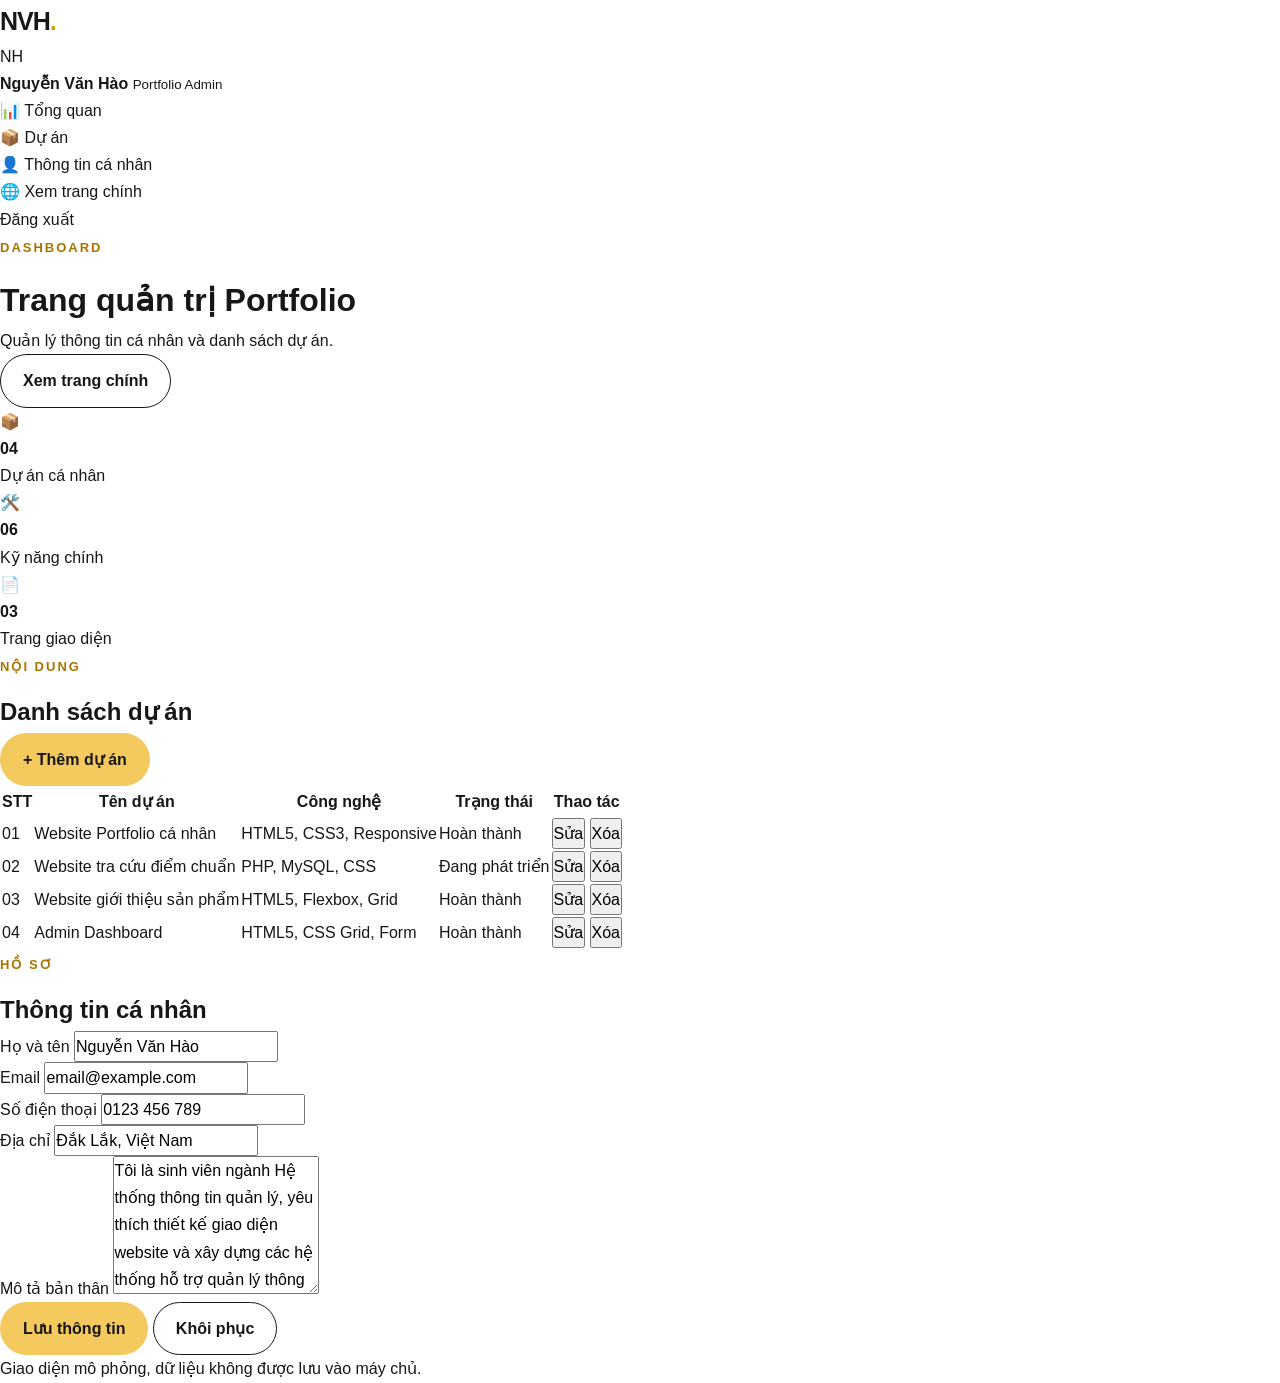
==== commit 497d9606: "fds" ====
--- a/admin.html
+++ b/admin.html
@@ -3,83 +3,192 @@
 <head>
     <meta charset="UTF-8">
     <meta name="viewport" content="width=device-width, initial-scale=1.0">
-    <title>Admin Dashboard — Portfolio</title>
+
+    <meta
+        name="description"
+        content="Trang quản trị Portfolio cá nhân Nguyễn Văn Hào."
+    >
+
+    <title>Admin Dashboard - Portfolio</title>
+
     <link rel="stylesheet" href="style.css">
 </head>
-<body>
-
-    <!-- Admin Layout — CSS Grid (sidebar | main) -->
+
+<body class="admin-page">
+
     <div class="admin-layout">
 
-        <!-- ====================================================
-             SIDEBAR — Flexbox (column)
-             ==================================================== -->
-        <aside class="sidebar">
-            <div class="sidebar-logo">PF</div>
-            <h2>Portfolio Admin</h2>
-            <p class="sidebar-tagline">Nguyễn Văn Hào</p>
-
-            <ul class="sidebar-menu">
-                <li><a href="#overview">📊 Tổng quan</a></li>
-                <li><a href="#projects-admin">📦 Dự án</a></li>
-                <li><a href="#personal-info">👤 Thông tin cá nhân</a></li>
-                <li><a href="index.html">🌐 Xem trang chính</a></li>
-            </ul>
+        <!-- SIDEBAR -->
+        <aside class="admin-sidebar">
+
+            <a href="index.html" class="brand admin-brand">
+                NVH<span>.</span>
+            </a>
+
+            <div class="admin-profile">
+
+                <div class="admin-avatar">
+                    NH
+                </div>
+
+                <div>
+                    <strong>Nguyễn Văn Hào</strong>
+                    <small>Portfolio Admin</small>
+                </div>
+
+            </div>
+
+            <nav aria-label="Điều hướng quản trị">
+
+                <ul class="admin-menu">
+
+                    <li>
+                        <a href="#overview" class="active">
+                            <span>📊</span>
+                            Tổng quan
+                        </a>
+                    </li>
+
+                    <li>
+                        <a href="#projects-admin">
+                            <span>📦</span>
+                            Dự án
+                        </a>
+                    </li>
+
+                    <li>
+                        <a href="#personal-info">
+                            <span>👤</span>
+                            Thông tin cá nhân
+                        </a>
+                    </li>
+
+                    <li>
+                        <a href="index.html">
+                            <span>🌐</span>
+                            Xem trang chính
+                        </a>
+                    </li>
+
+                </ul>
+
+            </nav>
+
+            <a href="login.html" class="admin-logout">
+                Đăng xuất
+            </a>
+
         </aside>
 
-        <!-- ====================================================
-             MAIN CONTENT
-             ==================================================== -->
-        <main class="admin-main">
-
-            <!-- Header — Flexbox (space-between) -->
+        <!-- MAIN -->
+        <main class="admin-content">
+
             <header class="admin-header" id="overview">
+
                 <div>
-                    <p>Xin chào, Văn Hào</p>
-                    <h1>Trang quản trị Portfolio</h1>
-                </div>
-                <a href="login.html" class="btn btn-outline">Đăng xuất</a>
+
+                    <span class="eyebrow">
+                        Dashboard
+                    </span>
+
+                    <h1>
+                        Trang quản trị Portfolio
+                    </h1>
+
+                    <p>
+                        Quản lý thông tin cá nhân và danh sách dự án.
+                    </p>
+
+                </div>
+
+                <a
+                    href="index.html"
+                    class="btn btn-outline"
+                >
+                    Xem trang chính
+                </a>
+
             </header>
 
-            <!-- Stats — CSS Grid (3 cột) -->
-            <section class="stat-grid" aria-label="Thống kê tổng quan">
-                <article class="stat-card">
-                    <div class="stat-icon">📦</div>
+            <!-- THỐNG KÊ -->
+            <section class="admin-stat-grid">
+
+                <article class="admin-stat-card">
+
+                    <span class="admin-stat-icon">
+                        📦
+                    </span>
+
                     <div>
                         <strong>04</strong>
-                        <p>Dự án</p>
-                    </div>
+                        <p>Dự án cá nhân</p>
+                    </div>
+
                 </article>
-                <article class="stat-card">
-                    <div class="stat-icon">🛠</div>
+
+                <article class="admin-stat-card">
+
+                    <span class="admin-stat-icon">
+                        🛠️
+                    </span>
+
                     <div>
                         <strong>06</strong>
-                        <p>Kỹ năng</p>
-                    </div>
+                        <p>Kỹ năng chính</p>
+                    </div>
+
                 </article>
-                <article class="stat-card">
-                    <div class="stat-icon">📝</div>
+
+                <article class="admin-stat-card">
+
+                    <span class="admin-stat-icon">
+                        📄
+                    </span>
+
                     <div>
                         <strong>03</strong>
                         <p>Trang giao diện</p>
                     </div>
+
                 </article>
+
             </section>
 
-            <!-- Projects Table -->
-            <section class="admin-section" id="projects-admin">
-                <!-- Toolbar — Flexbox (space-between) -->
-                <div class="toolbar">
+            <!-- DANH SÁCH DỰ ÁN -->
+            <section
+                id="projects-admin"
+                class="admin-section"
+            >
+
+                <div class="admin-toolbar">
+
                     <div>
-                        <p>Quản lý nội dung</p>
-                        <h2>Danh sách dự án</h2>
-                    </div>
-                    <button type="button" class="btn btn-primary">+ Thêm dự án</button>
-                </div>
-
-                <div class="table-box">
+
+                        <span class="eyebrow">
+                            Nội dung
+                        </span>
+
+                        <h2>
+                            Danh sách dự án
+                        </h2>
+
+                    </div>
+
+                    <button
+                        type="button"
+                        class="btn btn-accent"
+                    >
+                        + Thêm dự án
+                    </button>
+
+                </div>
+
+                <div class="table-wrapper">
+
                     <table>
+
                         <thead>
+
                             <tr>
                                 <th>STT</th>
                                 <th>Tên dự án</th>
@@ -87,100 +196,300 @@
                                 <th>Trạng thái</th>
                                 <th>Thao tác</th>
                             </tr>
+
                         </thead>
+
                         <tbody>
+
                             <tr>
-                                <td>1</td>
-                                <td>Website Portfolio cá nhân</td>
-                                <td>HTML5, CSS3</td>
-                                <td><span class="status done">Hoàn thành</span></td>
-                                <td>
-                                    <button type="button" class="btn-small">Sửa</button>
-                                    <button type="button" class="btn-small danger">Xóa</button>
-                                </td>
+
+                                <td>01</td>
+
+                                <td>
+                                    Website Portfolio cá nhân
+                                </td>
+
+                                <td>
+                                    HTML5, CSS3, Responsive
+                                </td>
+
+                                <td>
+                                    <span class="status status-done">
+                                        Hoàn thành
+                                    </span>
+                                </td>
+
+                                <td>
+
+                                    <button
+                                        type="button"
+                                        class="table-button"
+                                    >
+                                        Sửa
+                                    </button>
+
+                                    <button
+                                        type="button"
+                                        class="table-button danger"
+                                    >
+                                        Xóa
+                                    </button>
+
+                                </td>
+
                             </tr>
+
                             <tr>
-                                <td>2</td>
-                                <td>Website tra cứu điểm chuẩn</td>
-                                <td>HTML, CSS, PHP, MySQL</td>
-                                <td><span class="status doing">Đang phát triển</span></td>
-                                <td>
-                                    <button type="button" class="btn-small">Sửa</button>
-                                    <button type="button" class="btn-small danger">Xóa</button>
-                                </td>
+
+                                <td>02</td>
+
+                                <td>
+                                    Website tra cứu điểm chuẩn
+                                </td>
+
+                                <td>
+                                    PHP, MySQL, CSS
+                                </td>
+
+                                <td>
+                                    <span class="status status-progress">
+                                        Đang phát triển
+                                    </span>
+                                </td>
+
+                                <td>
+
+                                    <button
+                                        type="button"
+                                        class="table-button"
+                                    >
+                                        Sửa
+                                    </button>
+
+                                    <button
+                                        type="button"
+                                        class="table-button danger"
+                                    >
+                                        Xóa
+                                    </button>
+
+                                </td>
+
                             </tr>
+
                             <tr>
-                                <td>3</td>
-                                <td>Website giới thiệu sản phẩm</td>
-                                <td>HTML5, CSS3, Grid</td>
-                                <td><span class="status done">Hoàn thành</span></td>
-                                <td>
-                                    <button type="button" class="btn-small">Sửa</button>
-                                    <button type="button" class="btn-small danger">Xóa</button>
-                                </td>
+
+                                <td>03</td>
+
+                                <td>
+                                    Website giới thiệu sản phẩm
+                                </td>
+
+                                <td>
+                                    HTML5, Flexbox, Grid
+                                </td>
+
+                                <td>
+                                    <span class="status status-done">
+                                        Hoàn thành
+                                    </span>
+                                </td>
+
+                                <td>
+
+                                    <button
+                                        type="button"
+                                        class="table-button"
+                                    >
+                                        Sửa
+                                    </button>
+
+                                    <button
+                                        type="button"
+                                        class="table-button danger"
+                                    >
+                                        Xóa
+                                    </button>
+
+                                </td>
+
                             </tr>
+
                             <tr>
-                                <td>4</td>
-                                <td>Admin Dashboard</td>
-                                <td>HTML5, CSS3</td>
-                                <td><span class="status done">Hoàn thành</span></td>
-                                <td>
-                                    <button type="button" class="btn-small">Sửa</button>
-                                    <button type="button" class="btn-small danger">Xóa</button>
-                                </td>
+
+                                <td>04</td>
+
+                                <td>
+                                    Admin Dashboard
+                                </td>
+
+                                <td>
+                                    HTML5, CSS Grid, Form
+                                </td>
+
+                                <td>
+                                    <span class="status status-done">
+                                        Hoàn thành
+                                    </span>
+                                </td>
+
+                                <td>
+
+                                    <button
+                                        type="button"
+                                        class="table-button"
+                                    >
+                                        Sửa
+                                    </button>
+
+                                    <button
+                                        type="button"
+                                        class="table-button danger"
+                                    >
+                                        Xóa
+                                    </button>
+
+                                </td>
+
                             </tr>
+
                         </tbody>
+
                     </table>
-                </div>
+
+                </div>
+
             </section>
 
-            <!-- Personal Info Form -->
-            <section class="admin-section" id="personal-info">
-                <div class="toolbar">
+            <!-- THÔNG TIN CÁ NHÂN -->
+            <section
+                id="personal-info"
+                class="admin-section"
+            >
+
+                <div class="admin-toolbar">
+
                     <div>
-                        <p>Cập nhật</p>
-                        <h2>Thông tin cá nhân</h2>
-                    </div>
-                </div>
-
-                <!-- Form — CSS Grid (form-row 2 cột) -->
-                <div class="admin-form">
+
+                        <span class="eyebrow">
+                            Hồ sơ
+                        </span>
+
+                        <h2>
+                            Thông tin cá nhân
+                        </h2>
+
+                    </div>
+
+                </div>
+
+                <form class="admin-form">
+
                     <div class="form-row">
+
                         <div class="form-group">
-                            <label for="fullname">Họ và tên</label>
-                            <input type="text" id="fullname" value="Nguyễn Văn Hào">
+
+                            <label for="fullname">
+                                Họ và tên
+                            </label>
+
+                            <input
+                                type="text"
+                                id="fullname"
+                                value="Nguyễn Văn Hào"
+                            >
+
                         </div>
+
                         <div class="form-group">
-                            <label for="email">Email</label>
-                            <input type="email" id="email" value="email@example.com">
+
+                            <label for="email">
+                                Email
+                            </label>
+
+                            <input
+                                type="email"
+                                id="email"
+                                value="email@example.com"
+                            >
+
                         </div>
-                    </div>
+
+                    </div>
+
                     <div class="form-row">
+
                         <div class="form-group">
-                            <label for="phone">Số điện thoại</label>
-                            <input type="tel" id="phone" value="0123 456 789">
+
+                            <label for="phone">
+                                Số điện thoại
+                            </label>
+
+                            <input
+                                type="tel"
+                                id="phone"
+                                value="0123 456 789"
+                            >
+
                         </div>
+
                         <div class="form-group">
-                            <label for="address">Địa chỉ</label>
-                            <input type="text" id="address" value="Đắk Lắk, Việt Nam">
+
+                            <label for="address">
+                                Địa chỉ
+                            </label>
+
+                            <input
+                                type="text"
+                                id="address"
+                                value="Đắk Lắk, Việt Nam"
+                            >
+
                         </div>
-                    </div>
+
+                    </div>
+
                     <div class="form-group">
-                        <label for="bio">Mô tả bản thân</label>
-                        <textarea id="bio" rows="5">Sinh viên ngành Hệ thống thông tin quản lý, yêu thích lập trình web và thiết kế giao diện.</textarea>
-                    </div>
-
-                    <!-- Form Actions — Flexbox (row) -->
-                    <div class="form-actions">
-                        <button type="button" class="btn btn-primary">Lưu thông tin</button>
-                        <button type="button" class="btn btn-outline">Khôi phục</button>
-                    </div>
-
-                    <p class="form-note">Giao diện quản trị mô phỏng, không lưu dữ liệu vào máy chủ.</p>
-                </div>
+
+                        <label for="bio">
+                            Mô tả bản thân
+                        </label>
+
+                        <textarea
+                            id="bio"
+                            rows="5"
+                        >Tôi là sinh viên ngành Hệ thống thông tin quản lý, yêu thích thiết kế giao diện website và xây dựng các hệ thống hỗ trợ quản lý thông tin.</textarea>
+
+                    </div>
+
+                    <div class="admin-form-actions">
+
+                        <button
+                            type="button"
+                            class="btn btn-accent"
+                        >
+                            Lưu thông tin
+                        </button>
+
+                        <button
+                            type="reset"
+                            class="btn btn-outline"
+                        >
+                            Khôi phục
+                        </button>
+
+                    </div>
+
+                    <p class="form-note">
+                        Giao diện mô phỏng, dữ liệu không được lưu vào máy chủ.
+                    </p>
+
+                </form>
+
             </section>
 
         </main>
+
     </div>
 
 </body>
--- a/style.css
+++ b/style.css
@@ -1,1254 +1,1047 @@
-/* ============================================================
-   CSS VARIABLES - Bắt buộc theo yêu cầu kỹ thuật
-   ============================================================ */
+/* ==================================================
+   CSS VARIABLES
+   ================================================== */
+
 :root {
-  /* Màu sắc chính */
-  --color-primary:        #ffffff;
-  --color-secondary:      #f5f3f0;
-  --color-accent:         #c0392b;
-  --color-accent-soft:    rgba(192, 57, 43, 0.08);
-  --color-background:     #f2f0ed;
-  --color-surface:        #ffffff;
-  --color-surface-alt:    #faf9f7;
-  --color-text:           #1c1c1c;
-  --color-text-muted:     #6b6b6b;
-  --color-text-dim:       #aaaaaa;
-  --color-border:         rgba(0,0,0,0.09);
-  --color-border-strong:  rgba(0,0,0,0.18);
-  --color-white:          #ffffff;
-  --color-heading:        #111111;
-
-  /* Typography */
-  --font-display:         'Georgia', 'Times New Roman', serif;
-  --font-body:            'Segoe UI', 'Helvetica Neue', Arial, sans-serif;
-  --font-mono:            'Courier New', monospace;
-
-  --fs-xs:    0.72rem;
-  --fs-sm:    0.875rem;
-  --fs-base:  1rem;
-  --fs-md:    1.1rem;
-  --fs-lg:    1.3rem;
-  --fs-xl:    1.65rem;
-  --fs-2xl:   2.1rem;
-  --fs-3xl:   2.8rem;
-  --fs-4xl:   3.6rem;
-
-  /* Khoảng cách */
-  --space-1:  0.25rem;
-  --space-2:  0.5rem;
-  --space-3:  0.75rem;
-  --space-4:  1rem;
-  --space-5:  1.25rem;
-  --space-6:  1.5rem;
-  --space-8:  2rem;
-  --space-10: 2.5rem;
-  --space-12: 3rem;
-  --space-16: 4rem;
-  --space-20: 5rem;
-  --space-24: 6rem;
-
-  /* Border Radius */
-  --radius-sm:   4px;
-  --radius-md:   8px;
-  --radius-lg:   14px;
-  --radius-xl:   22px;
-  --radius-full: 9999px;
-
-  /* Hiệu ứng */
-  --shadow-sm:   0 1px 4px rgba(0,0,0,0.07);
-  --shadow-md:   0 4px 16px rgba(0,0,0,0.09);
-  --shadow-lg:   0 8px 32px rgba(0,0,0,0.12);
-  --shadow-glow: 0 0 0 3px rgba(192, 57, 43, 0.15);
-
-  --transition: 0.25s cubic-bezier(0.4, 0, 0.2, 1);
-}
-
-/* ============================================================
-   RESET & BASE
-   ============================================================ */
-*, *::before, *::after {
-  box-sizing: border-box;
-  margin: 0;
-  padding: 0;
+    --primary: #171717;
+    --secondary: #f5b942;
+    --accent: #f4c95d;
+
+    --background: #ffffff;
+    --background-soft: #f8f7f3;
+    --surface: #ffffff;
+
+    --text: #171717;
+    --text-muted: #6d6d6d;
+    --border: #e9e7df;
+
+    --font-small: 13px;
+    --font-normal: 16px;
+    --font-medium: 20px;
+    --font-large: 36px;
+    --font-title: 64px;
+
+    --radius-small: 8px;
+    --radius-medium: 18px;
+    --radius-large: 30px;
+    --radius-round: 999px;
+
+    --shadow-small:
+        0 10px 25px rgba(23, 23, 23, 0.07);
+
+    --shadow:
+        0 20px 50px rgba(23, 23, 23, 0.1);
+
+    --transition: 0.3s ease;
+}
+
+/* ==================================================
+   RESET
+   ================================================== */
+
+* {
+    margin: 0;
+    padding: 0;
+    box-sizing: border-box;
 }
 
 html {
-  scroll-behavior: smooth;
-  font-size: 16px;
+    scroll-behavior: smooth;
 }
 
 body {
-  font-family: var(--font-body);
-  background-color: var(--color-background);
-  color: var(--color-text);
-  line-height: 1.75;
-  -webkit-font-smoothing: antialiased;
+    font-family: Arial, Helvetica, sans-serif;
+    font-size: var(--font-normal);
+    line-height: 1.7;
+
+    color: var(--text);
+    background: var(--background);
 }
 
 a {
-  color: inherit;
-  text-decoration: none;
-}
-
-ul { list-style: none; }
+    color: inherit;
+    text-decoration: none;
+}
+
+ul {
+    list-style: none;
+}
 
 img {
-  max-width: 100%;
-  display: block;
-}
-
-button {
-  font-family: inherit;
-  cursor: pointer;
-  border: none;
-  background: none;
-}
-
-input, textarea, select {
-  font-family: inherit;
-  font-size: var(--fs-base);
-}
-
-/* ============================================================
-   SHARED COMPONENTS
-   ============================================================ */
-
-/* --- Buttons --- */
+    display: block;
+    max-width: 100%;
+}
+
+button,
+input,
+textarea,
+select {
+    font: inherit;
+}
+
+/* ==================================================
+   DÙNG CHUNG
+   ================================================== */
+
+.section-shell {
+    width: min(90%, 1180px);
+    margin-inline: auto;
+}
+
+.section-block {
+    padding-top: 100px;
+    padding-bottom: 100px;
+}
+
+.section-soft {
+    background: var(--background-soft);
+}
+
+.section-dark {
+    color: white;
+    background: var(--primary);
+}
+
+.eyebrow {
+    display: inline-block;
+    margin-bottom: 14px;
+
+    color: #a87400;
+
+    font-size: var(--font-small);
+    font-weight: 800;
+    text-transform: uppercase;
+    letter-spacing: 2px;
+}
+
+.light-eyebrow {
+    color: var(--accent);
+}
+
 .btn {
-  display: inline-flex;
-  align-items: center;
-  gap: var(--space-2);
-  padding: var(--space-3) var(--space-6);
-  border-radius: var(--radius-sm);
-  font-size: var(--fs-sm);
-  font-weight: 600;
-  letter-spacing: 0.04em;
-  text-transform: uppercase;
-  transition: var(--transition);
-  cursor: pointer;
-  border: 2px solid transparent;
-}
-
-.btn-primary {
-  background: var(--color-accent);
-  color: #ffffff;
-  border-color: var(--color-accent);
-}
-.btn-primary:hover {
-  background: #a93226;
-  border-color: #a93226;
-  box-shadow: var(--shadow-glow);
+    min-height: 48px;
+    padding: 12px 22px;
+
+    display: inline-flex;
+    align-items: center;
+    justify-content: center;
+
+    border: 1px solid transparent;
+    border-radius: var(--radius-round);
+
+    font-weight: 700;
+    cursor: pointer;
+
+    transition: var(--transition);
+}
+
+.btn:hover {
+    transform: translateY(-3px);
+}
+
+.btn-dark {
+    color: white;
+    background: var(--primary);
+}
+
+.btn-dark:hover {
+    background: #333333;
+}
+
+.btn-accent {
+    color: var(--primary);
+    background: var(--accent);
+}
+
+.btn-accent:hover {
+    background: #ffd875;
 }
 
 .btn-outline {
-  background: transparent;
-  color: var(--color-accent);
-  border-color: var(--color-accent);
-}
+    color: var(--primary);
+    background: transparent;
+    border-color: var(--primary);
+}
+
 .btn-outline:hover {
-  background: var(--color-accent);
-  color: #ffffff;
-}
-
-.btn-ghost {
-  background: transparent;
-  color: var(--color-text-muted);
-  border-color: var(--color-border-strong);
-}
-.btn-ghost:hover {
-  color: var(--color-accent);
-  border-color: var(--color-accent);
-}
-
-.full-width { width: 100%; justify-content: center; }
-
-/* --- Section Heading --- */
-.section-heading {
-  display: flex;             /* FLEXBOX */
-  align-items: flex-start;
-  gap: var(--space-4);
-  margin-bottom: var(--space-8);
-}
-
-.section-number {
-  font-family: var(--font-mono);
-  font-size: var(--fs-xs);
-  color: var(--color-accent);
-  background: var(--color-accent-soft);
-  border: 1px solid rgba(192,57,43,0.25);
-  padding: var(--space-1) var(--space-3);
-  border-radius: var(--radius-sm);
-  letter-spacing: 0.12em;
-  margin-top: 6px;
-  white-space: nowrap;
-}
-
-.section-heading h1,
+    color: white;
+    background: var(--primary);
+}
+
+/* ==================================================
+   NAVBAR
+   ================================================== */
+
+.site-header {
+    position: fixed;
+    top: 0;
+    left: 0;
+    right: 0;
+
+    z-index: 1000;
+
+    background: rgba(255, 255, 255, 0.94);
+    border-bottom: 1px solid var(--border);
+
+    backdrop-filter: blur(12px);
+}
+
+.navbar {
+    width: min(90%, 1180px);
+    height: 78px;
+    margin-inline: auto;
+
+    display: flex;
+    align-items: center;
+    justify-content: space-between;
+    gap: 25px;
+}
+
+.brand {
+    font-size: 25px;
+    font-weight: 900;
+    letter-spacing: -1px;
+}
+
+.brand span {
+    color: #d99b12;
+}
+
+.nav-links {
+    display: flex;
+    align-items: center;
+    gap: 30px;
+}
+
+.nav-links a {
+    position: relative;
+
+    color: var(--text-muted);
+
+    font-size: 14px;
+    font-weight: 700;
+}
+
+.nav-links a::after {
+    content: "";
+
+    position: absolute;
+    left: 0;
+    bottom: -8px;
+
+    width: 0;
+    height: 2px;
+
+    background: var(--secondary);
+    transition: var(--transition);
+}
+
+.nav-links a:hover {
+    color: var(--text);
+}
+
+.nav-links a:hover::after {
+    width: 100%;
+}
+
+/* ==================================================
+   HERO
+   ================================================== */
+
+.hero {
+    min-height: 92vh;
+    padding-top: 140px;
+    padding-bottom: 70px;
+
+    display: grid;
+    grid-template-columns: 1.05fr 0.95fr;
+    align-items: center;
+    gap: 70px;
+}
+
+.hero-welcome {
+    margin-bottom: 4px;
+
+    color: var(--text-muted);
+    font-size: 20px;
+}
+
+.hero-content h1 {
+    margin-bottom: 8px;
+
+    font-size: clamp(48px, 7vw, var(--font-title));
+    line-height: 1.05;
+    letter-spacing: -3px;
+}
+
+.hero-content h2 {
+    margin-bottom: 18px;
+
+    color: #9a6d06;
+
+    font-size: clamp(20px, 3vw, 29px);
+    line-height: 1.3;
+}
+
+.hero-subtitle {
+    margin-bottom: 16px;
+
+    color: var(--text);
+    font-size: 15px;
+    font-weight: 700;
+}
+
+.hero-description {
+    max-width: 650px;
+    margin-bottom: 30px;
+
+    color: var(--text-muted);
+    font-size: 17px;
+}
+
+.hero-actions {
+    display: flex;
+    align-items: center;
+    flex-wrap: wrap;
+    gap: 14px;
+}
+
+.hero-visual {
+    position: relative;
+
+    min-height: 500px;
+
+    display: flex;
+    align-items: center;
+    justify-content: center;
+}
+
+.hero-photo-shape {
+    position: absolute;
+
+    width: 390px;
+    height: 440px;
+
+    border-radius: 48% 48% 28% 28%;
+
+    background: var(--accent);
+
+    transform: rotate(-5deg);
+}
+
+.hero-photo-frame {
+    position: relative;
+    z-index: 2;
+
+    width: 320px;
+    height: 415px;
+
+    overflow: hidden;
+
+    border-radius: 160px 160px 38px 38px;
+    box-shadow: var(--shadow);
+}
+
+.hero-photo-frame img {
+    width: 100%;
+    height: 100%;
+
+    object-fit: cover;
+    object-position: center top;
+}
+
+/* ==================================================
+   SECTION HEADING
+   ================================================== */
+
 .section-heading h2 {
-  font-family: var(--font-display);
-  font-size: var(--fs-2xl);
-  color: var(--color-heading);
-  line-height: 1.2;
-}
-
-.title-line {
-  width: 40px;
-  height: 2px;
-  background: var(--color-accent);
-  margin-top: var(--space-2);
-}
-
-.intro-text {
-  color: var(--color-text-muted);
-  font-size: var(--fs-base);
-  margin-bottom: var(--space-10);
-  max-width: 580px;
-  line-height: 1.8;
-}
-
-/* ============================================================
-   PORTFOLIO PAGE - HOMEPAGE
-   ============================================================ */
-
-/* --- Nav --- */
-.portfolio-nav {
-  display: flex;            /* FLEXBOX */
-  align-items: center;
-  justify-content: space-between;
-  padding: var(--space-4) var(--space-10);
-  position: fixed;
-  top: 0; left: 0; right: 0;
-  z-index: 100;
-  background: rgba(242, 240, 237, 0.94);
-  backdrop-filter: blur(12px);
-  border-bottom: 1px solid var(--color-border);
-}
-
-.portfolio-logo {
-  font-family: var(--font-mono);
-  font-size: var(--fs-sm);
-  color: var(--color-accent);
-  letter-spacing: 0.2em;
-  text-transform: uppercase;
-  font-weight: 700;
-}
-
-.main-menu {
-  display: flex;            /* FLEXBOX */
-  align-items: center;
-  gap: var(--space-8);
-}
-
-.main-menu a {
-  display: flex;
-  align-items: center;
-  gap: var(--space-2);
-  color: var(--color-text-muted);
-  font-size: var(--fs-sm);
-  letter-spacing: 0.04em;
-  transition: var(--transition);
-  position: relative;
-}
-
-.main-menu a::after {
-  content: '';
-  position: absolute;
-  bottom: -4px; left: 0; right: 0;
-  height: 1px;
-  background: var(--color-accent);
-  transform: scaleX(0);
-  transition: var(--transition);
-}
-
-.main-menu a:hover { color: var(--color-heading); }
-.main-menu a:hover::after { transform: scaleX(1); }
-
-.main-menu span {
-  font-family: var(--font-mono);
-  font-size: var(--fs-xs);
-  color: var(--color-accent);
-}
-
-.nav-login { font-size: var(--fs-sm); }
-
-/* --- Hero Section --- */
-.portfolio-cover {
-  min-height: 80px;
-}
-
-.profile-container {
-  padding-top: 80px;
-}
-
-.hero-profile-section {
-  padding: var(--space-20) 0;
-  min-height: 90vh;
-  display: flex;             /* FLEXBOX */
-  align-items: center;
-  position: relative;
-  overflow: hidden;
-}
-
-.hero-profile-section::before {
-  content: '';
-  position: absolute;
-  top: -150px; right: -150px;
-  width: 500px; height: 500px;
-  background: radial-gradient(circle, rgba(192,57,43,0.04) 0%, transparent 70%);
-  pointer-events: none;
-}
-
-.hero-about-layout {
-  display: flex;             /* FLEXBOX */
-  align-items: flex-start;
-  gap: var(--space-16);
-  max-width: 1200px;
-  margin: 0 auto;
-  width: 100%;
-  padding: 0 var(--space-10);
-}
-
-/* --- Avatar column --- */
-.hero-avatar-column {
-  display: flex;
-  flex-direction: column;
-  align-items: center;
-  gap: var(--space-4);
-  flex-shrink: 0;
-}
-
-.profile-avatar {
-  position: relative;
-  width: 200px;
-  height: 200px;
-}
-
-.profile-avatar img {
-  width: 100%;
-  height: 100%;
-  object-fit: cover;
-  border-radius: var(--radius-lg);
-  border: 1px solid var(--color-border-strong);
-}
-
-/* Fallback khi không có ảnh */
-.profile-avatar::before {
-  content: 'NVH';
-  position: absolute;
-  inset: 0;
-  display: flex;
-  align-items: center;
-  justify-content: center;
-  background: var(--color-surface);
-  border-radius: var(--radius-lg);
-  font-family: var(--font-display);
-  font-size: var(--fs-3xl);
-  color: var(--color-accent);
-  font-weight: 700;
-  letter-spacing: 0.05em;
-  z-index: 0;
-  border: 1px solid var(--color-border-strong);
-}
-
-.profile-avatar img { position: relative; z-index: 1; }
-
-.check-icon {
-  position: absolute;
-  bottom: -8px;
-  right: -8px;
-  z-index: 2;
-  background: var(--color-accent);
-  color: #ffffff;
-  width: 26px; height: 26px;
-  border-radius: var(--radius-full);
-  display: flex;
-  align-items: center;
-  justify-content: center;
-  font-size: var(--fs-xs);
-  font-weight: 700;
-  border: 2px solid var(--color-background);
-}
-
-.badge {
-  font-family: var(--font-mono);
-  font-size: var(--fs-xs);
-  color: var(--color-accent);
-  background: var(--color-accent-soft);
-  border: 1px solid rgba(192,57,43,0.2);
-  padding: var(--space-1) var(--space-4);
-  border-radius: var(--radius-full);
-  letter-spacing: 0.08em;
-  text-align: center;
-}
-
-/* --- Hero Content --- */
-.hero-about-content { flex: 1; }
-
-.hero-about-content h2 {
-  font-family: var(--font-display);
-  font-size: var(--fs-4xl);
-  color: var(--color-heading);
-  line-height: 1.1;
-  margin-bottom: var(--space-2);
-}
-
-.profile-role {
-  font-family: var(--font-mono);
-  font-size: var(--fs-xs);
-  color: var(--color-accent);
-  letter-spacing: 0.12em;
-  margin-bottom: var(--space-6);
-  text-transform: uppercase;
-}
-
-.profile-description {
-  color: var(--color-text-muted);
-  font-size: var(--fs-base);
-  margin-bottom: var(--space-4);
-  max-width: 560px;
-  line-height: 1.8;
-}
-
-/* --- About Summary Grid --- */
-.about-summary-grid {
-  display: grid;              /* CSS GRID */
-  grid-template-columns: repeat(2, 1fr);
-  gap: var(--space-3);
-  margin-top: var(--space-8);
-}
-
-.about-summary-grid article {
-  display: flex;             /* FLEXBOX */
-  align-items: flex-start;
-  gap: var(--space-3);
-  padding: var(--space-4) var(--space-5);
-  background: var(--color-surface);
-  border-radius: var(--radius-md);
-  border: 1px solid var(--color-border);
-  transition: var(--transition);
-  box-shadow: var(--shadow-sm);
-}
-
-.about-summary-grid article:hover {
-  border-color: rgba(192,57,43,0.3);
-  box-shadow: var(--shadow-md);
-}
-
-.about-summary-grid article > span {
-  font-size: 1.3rem;
-  flex-shrink: 0;
-  margin-top: 2px;
-}
-
-.about-summary-grid h3 {
-  font-size: var(--fs-xs);
-  color: var(--color-text-dim);
-  text-transform: uppercase;
-  letter-spacing: 0.1em;
-  margin-bottom: 3px;
-  font-weight: 600;
-}
-
-.about-summary-grid p {
-  font-size: var(--fs-sm);
-  color: var(--color-text);
-  font-weight: 500;
-}
-
-/* ============================================================
-   PORTFOLIO CONTENT SECTIONS
-   ============================================================ */
-.portfolio-content {
-  max-width: 1200px;
-  margin: 0 auto;
-  padding: 0 var(--space-10);
-}
-
-.content-section {
-  padding: var(--space-20) 0;
-  border-top: 1px solid var(--color-border);
-}
-
-/* --- Skills Grid --- */
-.service-grid {
-  display: grid;              /* CSS GRID */
-  grid-template-columns: repeat(3, 1fr);
-  gap: var(--space-4);
-}
-
-.service-card {
-  background: var(--color-surface);
-  border: 1px solid var(--color-border);
-  border-radius: var(--radius-md);
-  padding: var(--space-6);
-  transition: var(--transition);
-  position: relative;
-  overflow: hidden;
-  box-shadow: var(--shadow-sm);
-}
-
-.service-card::before {
-  content: '';
-  position: absolute;
-  top: 0; left: 0; right: 0;
-  height: 2px;
-  background: var(--color-accent);
-  transform: scaleX(0);
-  transition: var(--transition);
-}
-
-.service-card:hover {
-  border-color: rgba(192,57,43,0.25);
-  transform: translateY(-3px);
-  box-shadow: var(--shadow-md);
-}
-
-.service-card:hover::before { transform: scaleX(1); }
-
-.service-icon {
-  font-size: 1.8rem;
-  margin-bottom: var(--space-4);
-}
-
-.service-card h3 {
-  font-family: var(--font-display);
-  font-size: var(--fs-lg);
-  color: var(--color-heading);
-  margin-bottom: var(--space-2);
-}
-
-.service-card p {
-  color: var(--color-text-muted);
-  font-size: var(--fs-sm);
-  line-height: 1.7;
-}
-
-/* --- Projects Grid --- */
-.project-grid {
-  display: grid;              /* CSS GRID */
-  grid-template-columns: repeat(2, 1fr);
-  gap: var(--space-5);
+    font-size: clamp(36px, 5vw, 52px);
+    line-height: 1.15;
+    letter-spacing: -2px;
+}
+
+.section-heading > p,
+.centered-heading > p {
+    max-width: 630px;
+    color: var(--text-muted);
+}
+
+.centered-heading {
+    margin-bottom: 55px;
+    text-align: center;
+}
+
+.centered-heading p {
+    margin: 14px auto 0;
+}
+
+.heading-row {
+    margin-bottom: 45px;
+
+    display: flex;
+    align-items: flex-end;
+    justify-content: space-between;
+    gap: 35px;
+}
+
+.heading-row > p {
+    max-width: 440px;
+}
+
+/* ==================================================
+   ABOUT
+   ================================================== */
+
+.about-simple-layout {
+    max-width: 1000px;
+    margin: 0 auto;
+}
+
+.about-content {
+    text-align: center;
+}
+
+.about-small-title {
+    color: #a87400;
+
+    font-size: var(--font-small);
+    font-weight: 800;
+    text-transform: uppercase;
+    letter-spacing: 2px;
+}
+
+.about-content > h3 {
+    max-width: 800px;
+    margin: 14px auto 22px;
+
+    font-size: clamp(29px, 4vw, 43px);
+    line-height: 1.2;
+    letter-spacing: -1.5px;
+}
+
+.about-content > p {
+    max-width: 850px;
+    margin: 0 auto 15px;
+
+    color: var(--text-muted);
+}
+
+.about-info-grid {
+    max-width: 920px;
+    margin: 32px auto 0;
+
+    display: grid;
+    grid-template-columns: repeat(3, minmax(0, 1fr));
+    gap: 14px;
+}
+
+.about-info-grid article {
+    padding: 18px;
+
+    display: flex;
+    align-items: flex-start;
+    gap: 13px;
+
+    text-align: left;
+
+    background: var(--background-soft);
+    border: 1px solid var(--border);
+    border-radius: var(--radius-medium);
+
+    transition: var(--transition);
+}
+
+.about-info-grid article:hover {
+    transform: translateY(-4px);
+    box-shadow: var(--shadow-small);
+}
+
+.about-info-grid article > span {
+    width: 44px;
+    height: 44px;
+    flex-shrink: 0;
+
+    display: grid;
+    place-items: center;
+
+    background: #fff5d5;
+    border-radius: 13px;
+}
+
+.about-info-grid small,
+.about-info-grid strong {
+    display: block;
+}
+
+.about-info-grid small {
+    color: var(--text-muted);
+    font-size: 11px;
+}
+
+.about-info-grid strong {
+    font-size: 13px;
+}
+
+/* ==================================================
+   CAREER GOALS
+   ================================================== */
+
+.career-goals {
+    margin-top: 45px;
+
+    display: grid;
+    grid-template-columns: repeat(2, minmax(0, 1fr));
+    gap: 20px;
+
+    text-align: left;
+}
+
+.goal-card {
+    padding: 28px;
+
+    display: flex;
+    align-items: flex-start;
+    gap: 18px;
+
+    background: var(--background-soft);
+    border: 1px solid var(--border);
+    border-radius: var(--radius-medium);
+}
+
+.goal-number {
+    width: 45px;
+    height: 45px;
+    flex-shrink: 0;
+
+    display: grid;
+    place-items: center;
+
+    color: var(--primary);
+    background: var(--accent);
+    border-radius: 14px;
+
+    font-size: 13px;
+    font-weight: 900;
+}
+
+.goal-card small {
+    color: #9a6d06;
+
+    font-size: 11px;
+    font-weight: 800;
+    text-transform: uppercase;
+    letter-spacing: 1px;
+}
+
+.goal-card h3 {
+    margin: 5px 0 10px;
+
+    font-size: 21px;
+}
+
+.goal-card p {
+    margin-bottom: 10px;
+
+    color: var(--text-muted);
+    font-size: 14px;
+}
+
+/* ==================================================
+   SKILLS
+   ================================================== */
+
+.skill-category {
+    margin-bottom: 20px;
+    padding: 27px;
+
+    display: grid;
+    grid-template-columns: 270px minmax(0, 1fr);
+    align-items: center;
+    gap: 28px;
+
+    background: var(--surface);
+    border: 1px solid var(--border);
+    border-radius: var(--radius-medium);
+}
+
+.skill-category-heading {
+    display: flex;
+    align-items: center;
+    gap: 14px;
+}
+
+.skill-category-heading > span {
+    width: 45px;
+    height: 45px;
+    flex-shrink: 0;
+
+    display: grid;
+    place-items: center;
+
+    color: var(--primary);
+    background: var(--accent);
+    border-radius: 14px;
+
+    font-size: 12px;
+    font-weight: 900;
+}
+
+.skill-category-heading small {
+    color: var(--text-muted);
+
+    font-size: 10px;
+    text-transform: uppercase;
+    letter-spacing: 1px;
+}
+
+.skill-category-heading h3 {
+    font-size: 18px;
+}
+
+.skill-tag-list {
+    display: flex;
+    flex-wrap: wrap;
+    gap: 9px;
+}
+
+.skill-tag-list span {
+    padding: 8px 13px;
+
+    color: #765000;
+    background: #fff5d5;
+
+    border: 1px solid #f3df9f;
+    border-radius: var(--radius-round);
+
+    font-size: 12px;
+    font-weight: 700;
+}
+
+.learning-box {
+    padding: 22px 25px;
+
+    display: flex;
+    align-items: center;
+    gap: 16px;
+
+    background: #fffdf7;
+    border: 1px dashed #d9b64e;
+    border-radius: var(--radius-medium);
+}
+
+.learning-box > span {
+    width: 48px;
+    height: 48px;
+    flex-shrink: 0;
+
+    display: grid;
+    place-items: center;
+
+    background: var(--accent);
+    border-radius: 15px;
+}
+
+.learning-box small {
+    color: #9a6d06;
+
+    font-size: 11px;
+    font-weight: 800;
+    text-transform: uppercase;
+}
+
+.learning-box p {
+    margin-top: 3px;
+
+    color: var(--text-muted);
+    font-size: 14px;
+}
+
+/* ==================================================
+   PROJECTS
+   ================================================== */
+
+.projects-grid {
+    display: grid;
+    grid-template-columns: repeat(2, minmax(0, 1fr));
+    gap: 28px;
 }
 
 .project-card {
-  background: var(--color-surface);
-  border: 1px solid var(--color-border);
-  border-radius: var(--radius-md);
-  padding: var(--space-7, 1.75rem);
-  transition: var(--transition);
-  box-shadow: var(--shadow-sm);
+    overflow: hidden;
+
+    background: var(--surface);
+    border: 1px solid var(--border);
+    border-radius: var(--radius-medium);
+    box-shadow: var(--shadow-small);
+
+    transition: var(--transition);
 }
 
 .project-card:hover {
-  border-color: rgba(192,57,43,0.25);
-  box-shadow: var(--shadow-md);
-  transform: translateY(-2px);
-}
-
-.project-card .num {
-  font-family: var(--font-mono);
-  font-size: var(--fs-xs);
-  color: var(--color-accent);
-  display: block;
-  margin-bottom: var(--space-3);
-  letter-spacing: 0.12em;
-}
-
-.project-card h3 {
-  font-family: var(--font-display);
-  font-size: var(--fs-lg);
-  color: var(--color-heading);
-  margin-bottom: var(--space-3);
-}
-
-.project-card p {
-  color: var(--color-text-muted);
-  font-size: var(--fs-sm);
-  margin-bottom: var(--space-2);
-  line-height: 1.7;
-}
-
-.tech-tag {
-  display: inline-block;
-  margin-top: var(--space-4);
-  font-family: var(--font-mono);
-  font-size: var(--fs-xs);
-  color: var(--color-accent);
-  background: var(--color-accent-soft);
-  padding: 3px var(--space-3);
-  border-radius: var(--radius-full);
-  letter-spacing: 0.06em;
-  border: 1px solid rgba(192,57,43,0.15);
-}
-
-/* --- Contact Grid --- */
-.contact-grid {
-  display: grid;              /* CSS GRID */
-  grid-template-columns: repeat(2, 1fr);
-  gap: var(--space-4);
-}
-
-.contact-card {
-  background: var(--color-surface);
-  border: 1px solid var(--color-border);
-  border-radius: var(--radius-md);
-  padding: var(--space-6);
-  transition: var(--transition);
-  box-shadow: var(--shadow-sm);
-}
-
-.contact-card:hover {
-  border-color: rgba(192,57,43,0.25);
-  box-shadow: var(--shadow-md);
-}
-
-.contact-card h3 {
-  font-size: var(--fs-base);
-  color: var(--color-heading);
-  margin-bottom: var(--space-2);
-  font-weight: 600;
-}
-
-.contact-card p {
-  color: var(--color-text-muted);
-  font-size: var(--fs-md);
-  margin-bottom: var(--space-1);
-}
-
-.contact-card a {
-  color: var(--color-accent);
-  transition: var(--transition);
-}
-
-.contact-card a:hover { text-decoration: underline; }
-
-.contact-card small {
-  font-size: var(--fs-xs);
-  color: var(--color-text-dim);
-  font-family: var(--font-mono);
-}
-
-/* --- Footer --- */
-.portfolio-footer {
-  border-top: 1px solid var(--color-border);
-  padding: var(--space-8) var(--space-10);
-  text-align: center;
-  color: var(--color-text-dim);
-  font-size: var(--fs-sm);
-  font-family: var(--font-mono);
-}
-
-/* ============================================================
-   LOGIN PAGE
-   ============================================================ */
-.login-page {
-  min-height: 100vh;
-  display: flex;             /* FLEXBOX */
-  align-items: center;
-  justify-content: center;
-  background: var(--color-background);
-  position: relative;
-  overflow: hidden;
-}
-
-.login-page::before {
-  content: '';
-  position: fixed;
-  inset: 0;
-  background: radial-gradient(ellipse at 30% 50%, rgba(192,57,43,0.04) 0%, transparent 60%);
-  pointer-events: none;
-}
-
-.login-page::after {
-  content: '';
-  position: fixed;
-  inset: 0;
-  background-image:
-    linear-gradient(rgba(0,0,0,0.03) 1px, transparent 1px),
-    linear-gradient(90deg, rgba(0,0,0,0.03) 1px, transparent 1px);
-  background-size: 48px 48px;
-  pointer-events: none;
-}
-
-.login-container {
-  position: relative;
-  z-index: 1;
-  width: 100%;
-  max-width: 420px;
-  padding: var(--space-6);
-}
-
-.login-form {
-  background: var(--color-surface);
-  border: 1px solid var(--color-border);
-  border-radius: var(--radius-xl);
-  padding: var(--space-10) var(--space-8);
-  box-shadow: var(--shadow-lg);
-}
-
-.login-avatar {
-  width: 64px; height: 64px;
-  background: var(--color-accent);
-  border-radius: var(--radius-lg);
-  display: flex;
-  align-items: center;
-  justify-content: center;
-  font-family: var(--font-mono);
-  font-size: var(--fs-lg);
-  font-weight: 700;
-  color: #ffffff;
-  margin: 0 auto var(--space-6);
-  box-shadow: 0 4px 16px rgba(192,57,43,0.25);
-}
-
-.login-form h1 {
-  font-family: var(--font-display);
-  font-size: var(--fs-2xl);
-  color: var(--color-heading);
-  text-align: center;
-  margin-bottom: var(--space-2);
-}
-
-.login-form > p {
-  text-align: center;
-  color: var(--color-text-muted);
-  font-size: var(--fs-sm);
-  margin-bottom: var(--space-8);
-  line-height: 1.6;
-}
-
-/* Form groups */
-.form-group {
-  margin-bottom: var(--space-5);
-}
-
-.form-group label {
-  display: block;
-  font-size: var(--fs-xs);
-  font-weight: 600;
-  letter-spacing: 0.09em;
-  text-transform: uppercase;
-  color: var(--color-text-muted);
-  margin-bottom: var(--space-2);
-  font-family: var(--font-mono);
-}
-
-.form-group input,
-.form-group textarea {
-  width: 100%;
-  background: var(--color-background);
-  border: 1px solid var(--color-border-strong);
-  border-radius: var(--radius-md);
-  color: var(--color-text);
-  padding: var(--space-3) var(--space-4);
-  transition: var(--transition);
-  outline: none;
-  resize: vertical;
-}
-
-.form-group input:focus,
-.form-group textarea:focus {
-  border-color: var(--color-accent);
-  box-shadow: var(--shadow-glow);
-}
-
-.form-group input::placeholder { color: var(--color-text-dim); }
-
-.form-note {
-  text-align: center;
-  color: var(--color-text-dim);
-  font-size: var(--fs-xs);
-  font-family: var(--font-mono);
-  margin-top: var(--space-5);
-  line-height: 1.6;
-}
-
-.back-home {
-  display: block;
-  text-align: center;
-  color: var(--color-text-muted);
-  font-size: var(--fs-sm);
-  margin-top: var(--space-4);
-  transition: var(--transition);
-}
-
-.back-home:hover { color: var(--color-accent); }
-
-/* ============================================================
-   ADMIN DASHBOARD
-   ============================================================ */
-
-/* Grid layout cho admin - CSS GRID */
-.admin-layout {
-  display: grid;              /* CSS GRID */
-  grid-template-columns: 230px 1fr;
-  min-height: 100vh;
-}
-
-/* --- Sidebar --- */
-.sidebar {
-  background: var(--color-surface);
-  border-right: 1px solid var(--color-border);
-  padding: var(--space-8) var(--space-6);
-  position: sticky;
-  top: 0;
-  height: 100vh;
-  overflow-y: auto;
-  display: flex;              /* FLEXBOX */
-  flex-direction: column;
-  gap: var(--space-2);
-}
-
-.sidebar-logo {
-  width: 44px; height: 44px;
-  background: var(--color-accent);
-  border-radius: var(--radius-md);
-  display: flex;
-  align-items: center;
-  justify-content: center;
-  font-family: var(--font-mono);
-  font-size: var(--fs-sm);
-  font-weight: 700;
-  color: #ffffff;
-  margin-bottom: var(--space-2);
-}
-
-.sidebar h2 {
-  font-family: var(--font-display);
-  font-size: var(--fs-lg);
-  color: var(--color-heading);
-}
-
-.sidebar-tagline {
-  font-family: var(--font-mono);
-  font-size: var(--fs-xs);
-  color: var(--color-accent);
-  letter-spacing: 0.08em;
-  text-transform: uppercase;
-  padding-bottom: var(--space-5);
-  border-bottom: 1px solid var(--color-border);
-}
-
-.sidebar-menu {
-  display: flex;              /* FLEXBOX */
-  flex-direction: column;
-  gap: var(--space-1);
-  margin-top: var(--space-2);
-}
-
-.sidebar-menu a {
-  display: flex;
-  align-items: center;
-  gap: var(--space-3);
-  color: var(--color-text-muted);
-  font-size: var(--fs-sm);
-  padding: var(--space-3) var(--space-4);
-  border-radius: var(--radius-md);
-  transition: var(--transition);
-  border: 1px solid transparent;
-}
-
-.sidebar-menu a:hover {
-  color: var(--color-heading);
-  background: var(--color-background);
-  border-color: var(--color-border);
-}
-
-.sidebar-menu li:first-child a {
-  color: var(--color-accent);
-  background: var(--color-accent-soft);
-  border-color: rgba(192,57,43,0.2);
-}
-
-/* --- Admin Main --- */
-.admin-main {
-  background: var(--color-background);
-  overflow-y: auto;
-}
-
-/* --- Admin Header --- */
-.admin-header {
-  display: flex;              /* FLEXBOX */
-  align-items: center;
-  justify-content: space-between;
-  padding: var(--space-5) var(--space-8);
-  border-bottom: 1px solid var(--color-border);
-  background: var(--color-surface);
-  position: sticky;
-  top: 0;
-  z-index: 10;
-  box-shadow: var(--shadow-sm);
-}
-
-.admin-header p {
-  font-family: var(--font-mono);
-  font-size: var(--fs-xs);
-  color: var(--color-accent);
-  text-transform: uppercase;
-  letter-spacing: 0.1em;
-  margin-bottom: 3px;
-}
-
-.admin-header h1 {
-  font-family: var(--font-display);
-  font-size: var(--fs-xl);
-  color: var(--color-heading);
-}
-
-/* --- Stat Grid --- */
-.stat-grid {
-  display: grid;              /* CSS GRID */
-  grid-template-columns: repeat(3, 1fr);
-  gap: var(--space-5);
-  padding: var(--space-8);
-}
-
-.stat-card {
-  background: var(--color-surface);
-  border: 1px solid var(--color-border);
-  border-radius: var(--radius-md);
-  padding: var(--space-6);
-  display: flex;              /* FLEXBOX */
-  align-items: center;
-  gap: var(--space-4);
-  transition: var(--transition);
-  box-shadow: var(--shadow-sm);
-}
-
-.stat-card:hover {
-  border-color: rgba(192,57,43,0.25);
-  box-shadow: var(--shadow-md);
-}
-
-.stat-icon {
-  font-size: 1.8rem;
-  width: 48px; height: 48px;
-  background: var(--color-accent-soft);
-  border-radius: var(--radius-md);
-  display: flex;
-  align-items: center;
-  justify-content: center;
-  flex-shrink: 0;
-  border: 1px solid rgba(192,57,43,0.12);
-}
-
-.stat-card strong {
-  display: block;
-  font-family: var(--font-display);
-  font-size: var(--fs-2xl);
-  color: var(--color-heading);
-  line-height: 1;
-  margin-bottom: 3px;
-}
-
-.stat-card p {
-  color: var(--color-text-muted);
-  font-size: var(--fs-sm);
-}
-
-/* --- Admin Section --- */
-.admin-section {
-  margin: 0 var(--space-8) var(--space-8);
-  background: var(--color-surface);
-  border: 1px solid var(--color-border);
-  border-radius: var(--radius-lg);
-  overflow: hidden;
-  box-shadow: var(--shadow-sm);
-}
-
-/* --- Toolbar --- */
-.toolbar {
-  display: flex;              /* FLEXBOX */
-  align-items: center;
-  justify-content: space-between;
-  padding: var(--space-5) var(--space-6);
-  border-bottom: 1px solid var(--color-border);
-  background: var(--color-surface-alt);
-}
-
-.toolbar p {
-  font-family: var(--font-mono);
-  font-size: var(--fs-xs);
-  color: var(--color-text-dim);
-  text-transform: uppercase;
-  letter-spacing: 0.09em;
-  margin-bottom: 3px;
-}
-
-.toolbar h2 {
-  font-family: var(--font-display);
-  font-size: var(--fs-lg);
-  color: var(--color-heading);
-}
-
-/* --- Table --- */
-.table-box {
-  overflow-x: auto;
-}
-
-table {
-  width: 100%;
-  border-collapse: collapse;
-}
-
-thead tr {
-  background: var(--color-surface-alt);
-  border-bottom: 1px solid var(--color-border-strong);
-}
-
-th {
-  padding: var(--space-3) var(--space-6);
-  text-align: left;
-  font-family: var(--font-mono);
-  font-size: var(--fs-xs);
-  color: var(--color-text-dim);
-  text-transform: uppercase;
-  letter-spacing: 0.1em;
-  font-weight: 600;
-}
-
-td {
-  padding: var(--space-4) var(--space-6);
-  border-top: 1px solid var(--color-border);
-  font-size: var(--fs-sm);
-  color: var(--color-text);
-  vertical-align: middle;
-}
-
-tbody tr { transition: var(--transition); }
-tbody tr:hover { background: var(--color-background); }
-
-.status {
-  display: inline-block;
-  padding: 3px var(--space-3);
-  border-radius: var(--radius-full);
-  font-family: var(--font-mono);
-  font-size: var(--fs-xs);
-  font-weight: 600;
-  letter-spacing: 0.06em;
-}
-
-.status.done {
-  background: rgba(22, 163, 74, 0.1);
-  color: #15803d;
-  border: 1px solid rgba(22, 163, 74, 0.25);
-}
-
-.status.doing {
-  background: rgba(180, 120, 0, 0.1);
-  color: #92650a;
-  border: 1px solid rgba(180, 120, 0, 0.25);
-}
-
-.btn-small {
-  padding: 4px var(--space-3);
-  border-radius: var(--radius-sm);
-  font-size: var(--fs-xs);
-  font-weight: 600;
-  letter-spacing: 0.04em;
-  cursor: pointer;
-  border: 1px solid rgba(192,57,43,0.3);
-  background: var(--color-accent-soft);
-  color: var(--color-accent);
-  transition: var(--transition);
-  margin-right: var(--space-1);
-}
-
-.btn-small:hover {
-  background: var(--color-accent);
-  color: #ffffff;
-  border-color: var(--color-accent);
-}
-
-.btn-small.danger {
-  border-color: rgba(185,28,28,0.3);
-  background: rgba(185,28,28,0.07);
-  color: #b91c1c;
-}
-
-.btn-small.danger:hover {
-  background: #b91c1c;
-  color: #ffffff;
-  border-color: #b91c1c;
-}
-
-/* --- Admin Form --- */
-.admin-form {
-  padding: var(--space-6);
-}
-
-.form-row {
-  display: grid;              /* CSS GRID */
-  grid-template-columns: repeat(2, 1fr);
-  gap: var(--space-5);
-  margin-bottom: var(--space-5);
-}
-
-.form-actions {
-  display: flex;              /* FLEXBOX */
-  align-items: center;
-  gap: var(--space-4);
-  margin-top: var(--space-6);
-}
-
-/* ============================================================
-   RESPONSIVE - TABLET (768px ≤ width < 1024px)
-   ============================================================ */
-@media (max-width: 1023px) {
-  .portfolio-nav {
-    padding: var(--space-4) var(--space-6);
-  }
-
-  .main-menu { gap: var(--space-5); }
-
-  .hero-profile-section {
-    padding: var(--space-16) 0;
-  }
-
-  .hero-about-layout {
-    flex-direction: column;
+    transform: translateY(-7px);
+    box-shadow: var(--shadow);
+}
+
+.project-preview {
+    height: 210px;
+
+    display: grid;
+    place-items: center;
+}
+
+.project-preview span {
+    padding: 12px 20px;
+
+    color: white;
+    background: rgba(23, 23, 23, 0.78);
+
+    border-radius: var(--radius-round);
+
+    font-size: 24px;
+    font-weight: 900;
+}
+
+.preview-one {
+    background:
+        linear-gradient(135deg, #f7cf69, #e79a2d);
+}
+
+.preview-two {
+    background:
+        linear-gradient(135deg, #4f8fd8, #173e72);
+}
+
+.preview-three {
+    background:
+        linear-gradient(135deg, #84cfc0, #26786f);
+}
+
+.preview-four {
+    background:
+        linear-gradient(135deg, #bc8fe6, #5f318a);
+}
+
+.project-body {
+    padding: 24px;
+}
+
+.project-body small {
+    color: #a87400;
+
+    font-size: 11px;
+    font-weight: 800;
+    text-transform: uppercase;
+    letter-spacing: 1.4px;
+}
+
+.project-body h3 {
+    margin: 8px 0 11px;
+
+    font-size: 23px;
+}
+
+.project-body p {
+    color: var(--text-muted);
+    font-size: 14px;
+}
+
+.project-role {
+    margin-top: 12px;
+}
+
+.project-tags {
+    margin-top: 20px;
+
+    display: flex;
+    flex-wrap: wrap;
+    gap: 8px;
+}
+
+.project-tags span {
+    padding: 6px 11px;
+
+    color: #765000;
+    background: #fff5d5;
+
+    border-radius: var(--radius-round);
+
+    font-size: 11px;
+    font-weight: 700;
+}
+
+.project-link {
+    display: inline-block;
+    margin-top: 20px;
+
+    color: #8b6207;
+
+    font-size: 13px;
+    font-weight: 800;
+}
+
+.project-link:hover {
+    text-decoration: underline;
+}
+
+/* ==================================================
+   CONTACT
+   ================================================== */
+
+.contact-heading {
+    max-width: 650px;
+    margin-bottom: 42px;
+}
+
+.contact-heading h2 {
+    margin-bottom: 14px;
+    color: white;
+}
+
+.contact-heading p {
+    color: #bdbdbd;
+}
+
+.contact-simple-grid {
+    display: grid;
+    grid-template-columns: repeat(3, minmax(0, 1fr));
+    gap: 18px;
+}
+
+.contact-simple-card {
+    min-height: 125px;
+    padding: 22px;
+
+    display: flex;
     align-items: center;
-    text-align: center;
-    gap: var(--space-10);
-    padding: 0 var(--space-6);
-  }
-
-  .profile-avatar {
-    width: 160px;
-    height: 160px;
-  }
-
-  .hero-about-content h2 { font-size: var(--fs-3xl); }
-
-  .about-summary-grid {
-    grid-template-columns: repeat(2, 1fr);
-    margin: var(--space-8) auto 0;
-  }
-
-  .portfolio-content { padding: 0 var(--space-6); }
-
-  .service-grid { grid-template-columns: repeat(2, 1fr); }
-
-  .project-grid { grid-template-columns: 1fr; }
-
-  .contact-grid { grid-template-columns: repeat(2, 1fr); }
-
-  .admin-layout {
-    grid-template-columns: 200px 1fr;
-  }
-
-  .stat-grid { grid-template-columns: 1fr 1fr; }
-
-  .form-row { grid-template-columns: 1fr; }
-}
-
-/* ============================================================
-   RESPONSIVE - MOBILE (width < 768px)
-   ============================================================ */
-@media (max-width: 767px) {
-  .portfolio-nav {
-    padding: var(--space-4);
-    flex-wrap: wrap;
-    gap: var(--space-3);
-  }
-
-  .main-menu {
-    display: none;
-  }
-
-  .hero-profile-section {
-    padding: var(--space-12) 0;
-    min-height: auto;
-  }
-
-  .hero-about-layout {
-    padding: 0 var(--space-4);
-  }
-
-  .hero-about-content h2 { font-size: var(--fs-2xl); }
-
-  .about-summary-grid {
-    grid-template-columns: 1fr;
-  }
-
-  .portfolio-content { padding: 0 var(--space-4); }
-
-  .content-section { padding: var(--space-12) 0; }
-
-  .service-grid { grid-template-columns: 1fr; }
-
-  .project-grid { grid-template-columns: 1fr; }
-
-  .contact-grid { grid-template-columns: 1fr; }
-
-  .section-heading h1,
-  .section-heading h2 { font-size: var(--fs-xl); }
-
-  .portfolio-footer {
-    padding: var(--space-6) var(--space-4);
-  }
-
-  .admin-layout {
-    grid-template-columns: 1fr;
-    grid-template-rows: auto 1fr;
-  }
-
-  .sidebar {
-    position: static;
-    height: auto;
-    flex-direction: row;
-    flex-wrap: wrap;
-    padding: var(--space-4);
-    gap: var(--space-2);
+    gap: 15px;
+
+    color: white;
+    background: #242424;
+
+    border: 1px solid #383838;
+    border-radius: var(--radius-medium);
+
+    transition: var(--transition);
+}
+
+.contact-simple-card:hover {
+    transform: translateY(-5px);
+    border-color: var(--accent);
+}
+
+.contact-simple-card > span {
+    width: 46px;
+    height: 46px;
+    flex-shrink: 0;
+
+    display: grid;
+    place-items: center;
+
+    color: var(--primary);
+    background: var(--accent);
+
+    border-radius: 14px;
+}
+
+.contact-simple-card small,
+.contact-simple-card strong {
+    display: block;
+}
+
+.contact-simple-card small {
+    color: #9d9d9d;
+    font-size: 11px;
+}
+
+.contact-simple-card strong {
+    font-size: 14px;
+}
+
+.contact-note {
+    margin-top: 24px;
+
+    color: #9d9d9d;
+    font-size: 13px;
+}
+
+/* ==================================================
+   FOOTER
+   ================================================== */
+
+.site-footer {
+    border-top: 1px solid var(--border);
+}
+
+.footer-content {
+    min-height: 95px;
+
+    display: flex;
     align-items: center;
-  }
-
-  .sidebar h2 { font-size: var(--fs-base); }
-
-  .sidebar-tagline { display: none; }
-
-  .sidebar-menu {
-    flex-direction: row;
-    flex-wrap: wrap;
-    width: 100%;
-    margin-top: var(--space-2);
-    border-top: 1px solid var(--color-border);
-    padding-top: var(--space-2);
-  }
-
-  .sidebar-menu a {
-    font-size: var(--fs-xs);
-    padding: var(--space-2) var(--space-3);
-  }
-
-  .admin-header {
-    flex-direction: column;
-    align-items: flex-start;
-    gap: var(--space-4);
-    padding: var(--space-4);
-  }
-
-  .stat-grid {
-    grid-template-columns: 1fr;
-    padding: var(--space-4);
-    gap: var(--space-4);
-  }
-
-  .admin-section {
-    margin: 0 var(--space-4) var(--space-4);
-  }
-
-  .toolbar {
-    flex-direction: column;
-    align-items: flex-start;
-    gap: var(--space-3);
-  }
-
-  .form-row { grid-template-columns: 1fr; }
-
-  .login-container { padding: var(--space-4); }
-
-  .login-form {
-    padding: var(--space-8) var(--space-5);
-  }
+    justify-content: space-between;
+    gap: 25px;
+}
+
+.footer-content p,
+.footer-content > a:last-child {
+    color: var(--text-muted);
+    font-size: 13px;
+}
+
+/* ==================================================
+   TABLET
+   ================================================== */
+
+@media screen and (max-width: 1023px) {
+    .nav-links {
+        gap: 17px;
+    }
+
+    .hero {
+        min-height: auto;
+        padding-top: 135px;
+
+        grid-template-columns: 1fr;
+
+        text-align: center;
+    }
+
+    .hero-description {
+        margin-left: auto;
+        margin-right: auto;
+    }
+
+    .hero-actions {
+        justify-content: center;
+    }
+
+    .hero-visual {
+        min-height: 470px;
+    }
+
+    .about-info-grid {
+        grid-template-columns: repeat(2, minmax(0, 1fr));
+    }
+
+    .about-info-grid article:last-child {
+        grid-column: 1 / -1;
+    }
+
+    .career-goals {
+        grid-template-columns: 1fr;
+    }
+
+    .skill-category {
+        grid-template-columns: 1fr;
+    }
+
+    .contact-simple-grid {
+        grid-template-columns: 1fr;
+    }
+}
+
+/* ==================================================
+   MOBILE
+   ================================================== */
+
+@media screen and (max-width: 767px) {
+    .section-shell {
+        width: min(92%, 600px);
+    }
+
+    .section-block {
+        padding-top: 75px;
+        padding-bottom: 75px;
+    }
+
+    .navbar {
+        width: 92%;
+        height: 70px;
+    }
+
+    .nav-links {
+        display: none;
+    }
+
+    .navbar .btn {
+        min-height: 40px;
+        padding: 8px 15px;
+
+        font-size: 12px;
+    }
+
+    .hero {
+        padding-top: 110px;
+        gap: 30px;
+    }
+
+    .hero-content h1 {
+        font-size: 43px;
+        letter-spacing: -2px;
+    }
+
+    .hero-content h2 {
+        font-size: 21px;
+    }
+
+    .hero-actions {
+        flex-direction: column;
+    }
+
+    .hero-actions .btn {
+        width: 100%;
+    }
+
+    .hero-visual {
+        min-height: 390px;
+    }
+
+    .hero-photo-shape {
+        width: 270px;
+        height: 325px;
+    }
+
+    .hero-photo-frame {
+        width: 225px;
+        height: 305px;
+    }
+
+    .about-info-grid,
+    .projects-grid {
+        grid-template-columns: 1fr;
+    }
+
+    .about-info-grid article:last-child {
+        grid-column: auto;
+    }
+
+    .goal-card {
+        padding: 22px;
+        flex-direction: column;
+    }
+
+    .skill-category {
+        padding: 22px;
+    }
+
+    .learning-box {
+        align-items: flex-start;
+    }
+
+    .heading-row {
+        align-items: flex-start;
+        flex-direction: column;
+    }
+
+    .project-preview {
+        height: 180px;
+    }
+
+    .footer-content {
+        padding: 25px 0;
+
+        flex-direction: column;
+        justify-content: center;
+
+        text-align: center;
+    }
 }
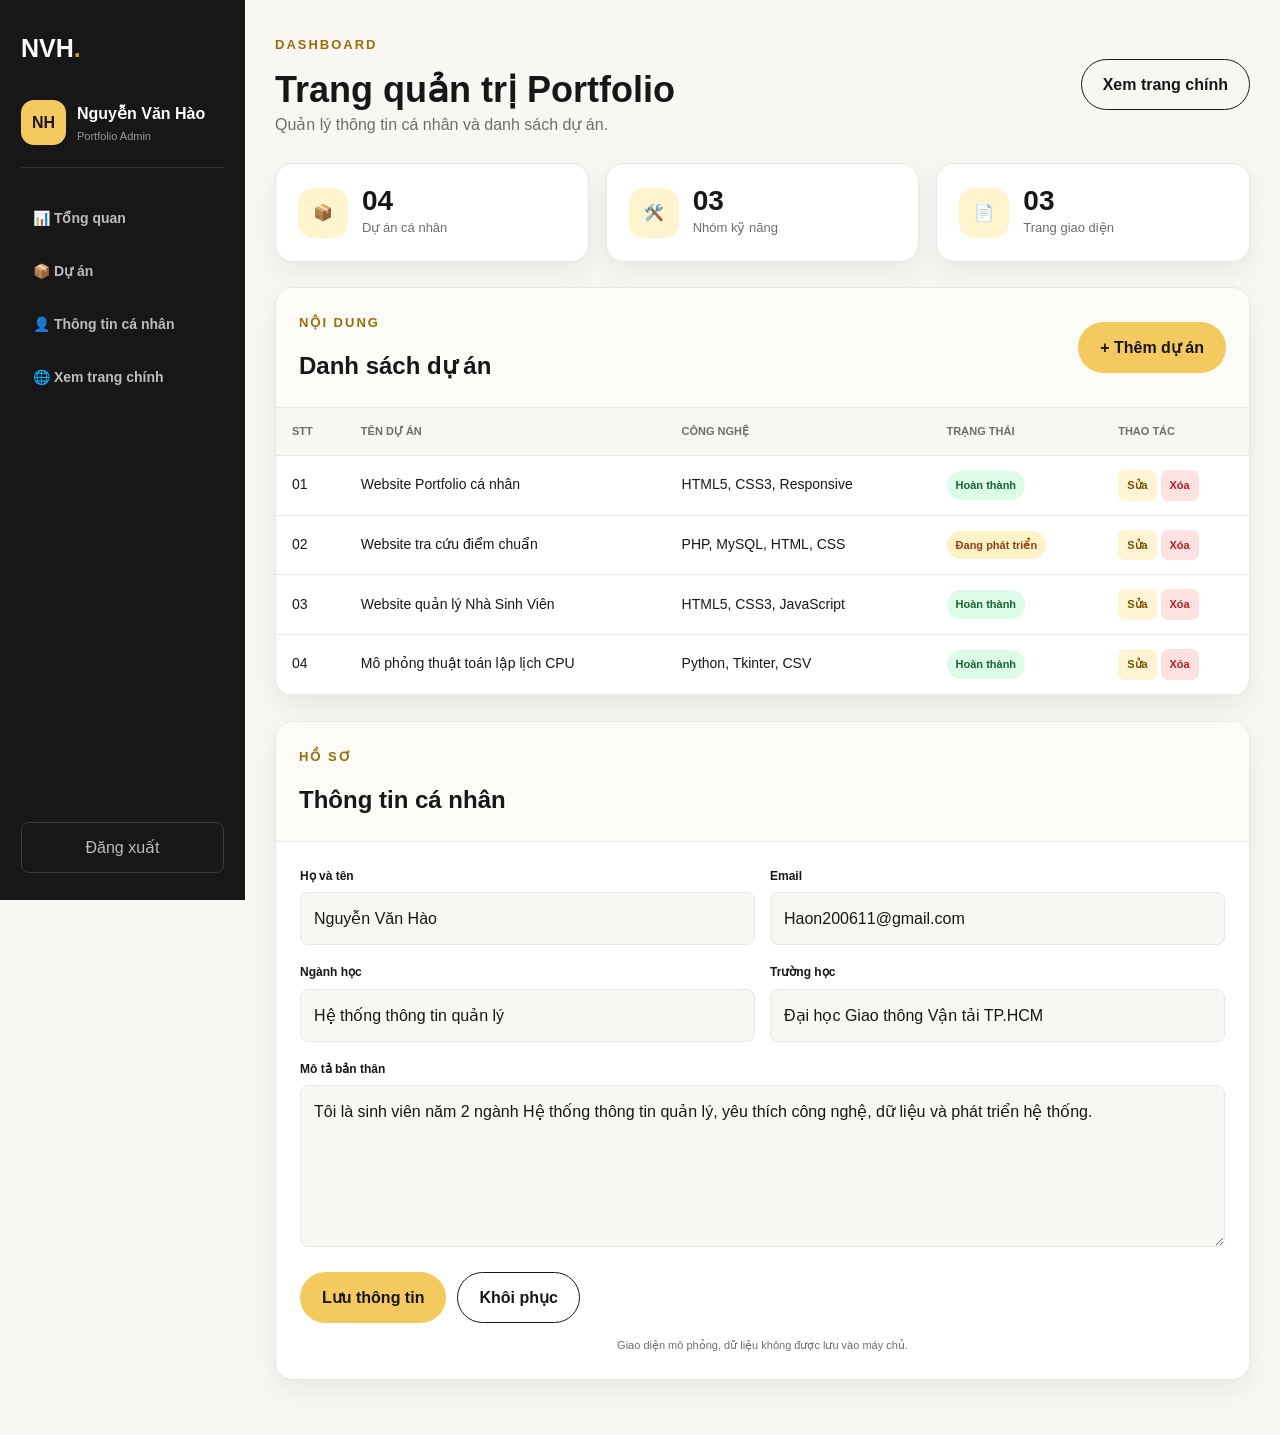
==== commit 766f9abe: "fdsf" ====
--- a/admin.html
+++ b/admin.html
@@ -4,13 +4,7 @@
     <meta charset="UTF-8">
     <meta name="viewport" content="width=device-width, initial-scale=1.0">
 
-    <meta
-        name="description"
-        content="Trang quản trị Portfolio cá nhân Nguyễn Văn Hào."
-    >
-
     <title>Admin Dashboard - Portfolio</title>
-
     <link rel="stylesheet" href="style.css">
 </head>
 
@@ -27,9 +21,7 @@
 
             <div class="admin-profile">
 
-                <div class="admin-avatar">
-                    NH
-                </div>
+                <div class="admin-avatar">NH</div>
 
                 <div>
                     <strong>Nguyễn Văn Hào</strong>
@@ -38,146 +30,85 @@
 
             </div>
 
-            <nav aria-label="Điều hướng quản trị">
-
+            <nav>
                 <ul class="admin-menu">
-
-                    <li>
-                        <a href="#overview" class="active">
-                            <span>📊</span>
-                            Tổng quan
-                        </a>
-                    </li>
-
-                    <li>
-                        <a href="#projects-admin">
-                            <span>📦</span>
-                            Dự án
-                        </a>
-                    </li>
-
-                    <li>
-                        <a href="#personal-info">
-                            <span>👤</span>
-                            Thông tin cá nhân
-                        </a>
-                    </li>
-
-                    <li>
-                        <a href="index.html">
-                            <span>🌐</span>
-                            Xem trang chính
-                        </a>
-                    </li>
-
+                    <li><a href="#overview">📊 Tổng quan</a></li>
+                    <li><a href="#projects-admin">📦 Dự án</a></li>
+                    <li><a href="#personal-info">👤 Thông tin cá nhân</a></li>
+                    <li><a href="index.html">🌐 Xem trang chính</a></li>
                 </ul>
-
             </nav>
 
-            <a href="login.html" class="admin-logout">
+            <a href="login.html" class="logout-link">
                 Đăng xuất
             </a>
 
         </aside>
 
         <!-- MAIN -->
-        <main class="admin-content">
-
-            <header class="admin-header" id="overview">
+        <main class="admin-main">
+
+            <header id="overview" class="admin-header">
 
                 <div>
-
-                    <span class="eyebrow">
-                        Dashboard
-                    </span>
-
-                    <h1>
-                        Trang quản trị Portfolio
-                    </h1>
+                    <span class="eyebrow">Dashboard</span>
+                    <h1>Trang quản trị Portfolio</h1>
 
                     <p>
-                        Quản lý thông tin cá nhân và danh sách dự án.
+                        Quản lý thông tin cá nhân
+                        và danh sách dự án.
                     </p>
-
-                </div>
-
-                <a
-                    href="index.html"
-                    class="btn btn-outline"
-                >
+                </div>
+
+                <a href="index.html" class="btn btn-outline">
                     Xem trang chính
                 </a>
 
             </header>
 
-            <!-- THỐNG KÊ -->
-            <section class="admin-stat-grid">
-
-                <article class="admin-stat-card">
-
-                    <span class="admin-stat-icon">
-                        📦
-                    </span>
+            <!-- STATISTICS -->
+            <section class="stat-grid">
+
+                <article class="stat-card">
+                    <span>📦</span>
 
                     <div>
                         <strong>04</strong>
                         <p>Dự án cá nhân</p>
                     </div>
-
                 </article>
 
-                <article class="admin-stat-card">
-
-                    <span class="admin-stat-icon">
-                        🛠️
-                    </span>
-
-                    <div>
-                        <strong>06</strong>
-                        <p>Kỹ năng chính</p>
-                    </div>
-
+                <article class="stat-card">
+                    <span>🛠️</span>
+
+                    <div>
+                        <strong>03</strong>
+                        <p>Nhóm kỹ năng</p>
+                    </div>
                 </article>
 
-                <article class="admin-stat-card">
-
-                    <span class="admin-stat-icon">
-                        📄
-                    </span>
+                <article class="stat-card">
+                    <span>📄</span>
 
                     <div>
                         <strong>03</strong>
                         <p>Trang giao diện</p>
                     </div>
-
                 </article>
 
             </section>
 
-            <!-- DANH SÁCH DỰ ÁN -->
-            <section
-                id="projects-admin"
-                class="admin-section"
-            >
+            <!-- PROJECT TABLE -->
+            <section id="projects-admin" class="admin-section">
 
                 <div class="admin-toolbar">
 
                     <div>
-
-                        <span class="eyebrow">
-                            Nội dung
-                        </span>
-
-                        <h2>
-                            Danh sách dự án
-                        </h2>
-
-                    </div>
-
-                    <button
-                        type="button"
-                        class="btn btn-accent"
-                    >
+                        <span class="eyebrow">Nội dung</span>
+                        <h2>Danh sách dự án</h2>
+                    </div>
+
+                    <button type="button" class="btn btn-accent">
                         + Thêm dự án
                     </button>
 
@@ -186,9 +117,7 @@
                 <div class="table-wrapper">
 
                     <table>
-
                         <thead>
-
                             <tr>
                                 <th>STT</th>
                                 <th>Tên dự án</th>
@@ -196,191 +125,125 @@
                                 <th>Trạng thái</th>
                                 <th>Thao tác</th>
                             </tr>
-
                         </thead>
 
                         <tbody>
 
                             <tr>
-
                                 <td>01</td>
-
-                                <td>
-                                    Website Portfolio cá nhân
-                                </td>
-
-                                <td>
-                                    HTML5, CSS3, Responsive
-                                </td>
-
-                                <td>
-                                    <span class="status status-done">
+                                <td>Website Portfolio cá nhân</td>
+                                <td>HTML5, CSS3, Responsive</td>
+
+                                <td>
+                                    <span class="status done">
                                         Hoàn thành
                                     </span>
                                 </td>
 
                                 <td>
+                                    <button type="button" class="small-button">
+                                        Sửa
+                                    </button>
 
                                     <button
                                         type="button"
-                                        class="table-button"
+                                        class="small-button danger"
                                     >
+                                        Xóa
+                                    </button>
+                                </td>
+                            </tr>
+
+                            <tr>
+                                <td>02</td>
+                                <td>Website tra cứu điểm chuẩn</td>
+                                <td>PHP, MySQL, HTML, CSS</td>
+
+                                <td>
+                                    <span class="status progress">
+                                        Đang phát triển
+                                    </span>
+                                </td>
+
+                                <td>
+                                    <button type="button" class="small-button">
                                         Sửa
                                     </button>
 
                                     <button
                                         type="button"
-                                        class="table-button danger"
+                                        class="small-button danger"
                                     >
                                         Xóa
                                     </button>
-
-                                </td>
-
-                            </tr>
-
-                            <tr>
-
-                                <td>02</td>
-
-                                <td>
-                                    Website tra cứu điểm chuẩn
-                                </td>
-
-                                <td>
-                                    PHP, MySQL, CSS
-                                </td>
-
-                                <td>
-                                    <span class="status status-progress">
-                                        Đang phát triển
+                                </td>
+                            </tr>
+
+                            <tr>
+                                <td>03</td>
+                                <td>Website quản lý Nhà Sinh Viên</td>
+                                <td>HTML5, CSS3, JavaScript</td>
+
+                                <td>
+                                    <span class="status done">
+                                        Hoàn thành
                                     </span>
                                 </td>
 
                                 <td>
+                                    <button type="button" class="small-button">
+                                        Sửa
+                                    </button>
 
                                     <button
                                         type="button"
-                                        class="table-button"
+                                        class="small-button danger"
                                     >
+                                        Xóa
+                                    </button>
+                                </td>
+                            </tr>
+
+                            <tr>
+                                <td>04</td>
+                                <td>Mô phỏng thuật toán lập lịch CPU</td>
+                                <td>Python, Tkinter, CSV</td>
+
+                                <td>
+                                    <span class="status done">
+                                        Hoàn thành
+                                    </span>
+                                </td>
+
+                                <td>
+                                    <button type="button" class="small-button">
                                         Sửa
                                     </button>
 
                                     <button
                                         type="button"
-                                        class="table-button danger"
+                                        class="small-button danger"
                                     >
                                         Xóa
                                     </button>
-
-                                </td>
-
-                            </tr>
-
-                            <tr>
-
-                                <td>03</td>
-
-                                <td>
-                                    Website giới thiệu sản phẩm
-                                </td>
-
-                                <td>
-                                    HTML5, Flexbox, Grid
-                                </td>
-
-                                <td>
-                                    <span class="status status-done">
-                                        Hoàn thành
-                                    </span>
-                                </td>
-
-                                <td>
-
-                                    <button
-                                        type="button"
-                                        class="table-button"
-                                    >
-                                        Sửa
-                                    </button>
-
-                                    <button
-                                        type="button"
-                                        class="table-button danger"
-                                    >
-                                        Xóa
-                                    </button>
-
-                                </td>
-
-                            </tr>
-
-                            <tr>
-
-                                <td>04</td>
-
-                                <td>
-                                    Admin Dashboard
-                                </td>
-
-                                <td>
-                                    HTML5, CSS Grid, Form
-                                </td>
-
-                                <td>
-                                    <span class="status status-done">
-                                        Hoàn thành
-                                    </span>
-                                </td>
-
-                                <td>
-
-                                    <button
-                                        type="button"
-                                        class="table-button"
-                                    >
-                                        Sửa
-                                    </button>
-
-                                    <button
-                                        type="button"
-                                        class="table-button danger"
-                                    >
-                                        Xóa
-                                    </button>
-
-                                </td>
-
+                                </td>
                             </tr>
 
                         </tbody>
-
                     </table>
 
                 </div>
 
             </section>
 
-            <!-- THÔNG TIN CÁ NHÂN -->
-            <section
-                id="personal-info"
-                class="admin-section"
-            >
+            <!-- PERSONAL INFORMATION -->
+            <section id="personal-info" class="admin-section">
 
                 <div class="admin-toolbar">
-
-                    <div>
-
-                        <span class="eyebrow">
-                            Hồ sơ
-                        </span>
-
-                        <h2>
-                            Thông tin cá nhân
-                        </h2>
-
-                    </div>
-
+                    <div>
+                        <span class="eyebrow">Hồ sơ</span>
+                        <h2>Thông tin cá nhân</h2>
+                    </div>
                 </div>
 
                 <form class="admin-form">
@@ -388,31 +251,23 @@
                     <div class="form-row">
 
                         <div class="form-group">
-
-                            <label for="fullname">
-                                Họ và tên
-                            </label>
+                            <label for="fullname">Họ và tên</label>
 
                             <input
                                 type="text"
                                 id="fullname"
                                 value="Nguyễn Văn Hào"
                             >
-
                         </div>
 
                         <div class="form-group">
-
-                            <label for="email">
-                                Email
-                            </label>
+                            <label for="email">Email</label>
 
                             <input
                                 type="email"
                                 id="email"
-                                value="email@example.com"
+                                value="Haon200611@gmail.com"
                             >
-
                         </div>
 
                     </div>
@@ -420,61 +275,40 @@
                     <div class="form-row">
 
                         <div class="form-group">
-
-                            <label for="phone">
-                                Số điện thoại
-                            </label>
-
-                            <input
-                                type="tel"
-                                id="phone"
-                                value="0123 456 789"
-                            >
-
-                        </div>
-
-                        <div class="form-group">
-
-                            <label for="address">
-                                Địa chỉ
-                            </label>
+                            <label for="major">Ngành học</label>
 
                             <input
                                 type="text"
-                                id="address"
-                                value="Đắk Lắk, Việt Nam"
+                                id="major"
+                                value="Hệ thống thông tin quản lý"
                             >
-
                         </div>
 
+                        <div class="form-group">
+                            <label for="school">Trường học</label>
+
+                            <input
+                                type="text"
+                                id="school"
+                                value="Đại học Giao thông Vận tải TP.HCM"
+                            >
+                        </div>
+
                     </div>
 
                     <div class="form-group">
-
-                        <label for="bio">
-                            Mô tả bản thân
-                        </label>
-
-                        <textarea
-                            id="bio"
-                            rows="5"
-                        >Tôi là sinh viên ngành Hệ thống thông tin quản lý, yêu thích thiết kế giao diện website và xây dựng các hệ thống hỗ trợ quản lý thông tin.</textarea>
-
-                    </div>
-
-                    <div class="admin-form-actions">
-
-                        <button
-                            type="button"
-                            class="btn btn-accent"
-                        >
+                        <label for="bio">Mô tả bản thân</label>
+
+                        <textarea id="bio" rows="5">Tôi là sinh viên năm 2 ngành Hệ thống thông tin quản lý, yêu thích công nghệ, dữ liệu và phát triển hệ thống.</textarea>
+                    </div>
+
+                    <div class="form-actions">
+
+                        <button type="button" class="btn btn-accent">
                             Lưu thông tin
                         </button>
 
-                        <button
-                            type="reset"
-                            class="btn btn-outline"
-                        >
+                        <button type="reset" class="btn btn-outline">
                             Khôi phục
                         </button>
 
--- a/style.css
+++ b/style.css
@@ -14,6 +14,10 @@
     --text: #171717;
     --text-muted: #6d6d6d;
     --border: #e9e7df;
+
+    --success: #166534;
+    --warning: #92400e;
+    --danger: #b91c1c;
 
     --font-small: 13px;
     --font-normal: 16px;
@@ -30,7 +34,7 @@
         0 10px 25px rgba(23, 23, 23, 0.07);
 
     --shadow:
-        0 20px 50px rgba(23, 23, 23, 0.1);
+        0 20px 50px rgba(23, 23, 23, 0.12);
 
     --transition: 0.3s ease;
 }
@@ -50,12 +54,12 @@
 }
 
 body {
+    color: var(--text);
+    background: var(--background);
+
     font-family: Arial, Helvetica, sans-serif;
     font-size: var(--font-normal);
     line-height: 1.7;
-
-    color: var(--text);
-    background: var(--background);
 }
 
 a {
@@ -74,53 +78,59 @@
 
 button,
 input,
-textarea,
-select {
+textarea {
     font: inherit;
 }
 
+button {
+    border: 0;
+}
+
 /* ==================================================
-   DÙNG CHUNG
+   SHARED
    ================================================== */
 
-.section-shell {
+.container {
     width: min(90%, 1180px);
     margin-inline: auto;
 }
 
-.section-block {
-    padding-top: 100px;
-    padding-bottom: 100px;
+.section {
+    padding: 100px 0;
 }
 
 .section-soft {
     background: var(--background-soft);
 }
 
-.section-dark {
-    color: white;
-    background: var(--primary);
-}
-
 .eyebrow {
     display: inline-block;
-    margin-bottom: 14px;
-
-    color: #a87400;
+    margin-bottom: 12px;
+
+    color: #9a6d06;
 
     font-size: var(--font-small);
     font-weight: 800;
+    letter-spacing: 2px;
     text-transform: uppercase;
-    letter-spacing: 2px;
-}
-
-.light-eyebrow {
+}
+
+.eyebrow.light {
     color: var(--accent);
 }
 
+.brand {
+    font-size: 25px;
+    font-weight: 900;
+}
+
+.brand span {
+    color: #d99b12;
+}
+
 .btn {
-    min-height: 48px;
-    padding: 12px 22px;
+    min-height: 47px;
+    padding: 11px 21px;
 
     display: inline-flex;
     align-items: center;
@@ -168,191 +178,16 @@
     background: var(--primary);
 }
 
-/* ==================================================
-   NAVBAR
-   ================================================== */
-
-.site-header {
-    position: fixed;
-    top: 0;
-    left: 0;
-    right: 0;
-
-    z-index: 1000;
-
-    background: rgba(255, 255, 255, 0.94);
-    border-bottom: 1px solid var(--border);
-
-    backdrop-filter: blur(12px);
-}
-
-.navbar {
-    width: min(90%, 1180px);
-    height: 78px;
-    margin-inline: auto;
-
-    display: flex;
-    align-items: center;
-    justify-content: space-between;
-    gap: 25px;
-}
-
-.brand {
-    font-size: 25px;
-    font-weight: 900;
-    letter-spacing: -1px;
-}
-
-.brand span {
-    color: #d99b12;
-}
-
-.nav-links {
-    display: flex;
-    align-items: center;
-    gap: 30px;
-}
-
-.nav-links a {
-    position: relative;
-
-    color: var(--text-muted);
-
-    font-size: 14px;
-    font-weight: 700;
-}
-
-.nav-links a::after {
-    content: "";
-
-    position: absolute;
-    left: 0;
-    bottom: -8px;
-
-    width: 0;
-    height: 2px;
-
-    background: var(--secondary);
-    transition: var(--transition);
-}
-
-.nav-links a:hover {
-    color: var(--text);
-}
-
-.nav-links a:hover::after {
+.full-width {
     width: 100%;
 }
 
-/* ==================================================
-   HERO
-   ================================================== */
-
-.hero {
-    min-height: 92vh;
-    padding-top: 140px;
-    padding-bottom: 70px;
-
-    display: grid;
-    grid-template-columns: 1.05fr 0.95fr;
-    align-items: center;
-    gap: 70px;
-}
-
-.hero-welcome {
-    margin-bottom: 4px;
-
-    color: var(--text-muted);
-    font-size: 20px;
-}
-
-.hero-content h1 {
-    margin-bottom: 8px;
-
-    font-size: clamp(48px, 7vw, var(--font-title));
-    line-height: 1.05;
-    letter-spacing: -3px;
-}
-
-.hero-content h2 {
-    margin-bottom: 18px;
-
-    color: #9a6d06;
-
-    font-size: clamp(20px, 3vw, 29px);
-    line-height: 1.3;
-}
-
-.hero-subtitle {
-    margin-bottom: 16px;
-
-    color: var(--text);
-    font-size: 15px;
-    font-weight: 700;
-}
-
-.hero-description {
-    max-width: 650px;
-    margin-bottom: 30px;
-
-    color: var(--text-muted);
-    font-size: 17px;
-}
-
-.hero-actions {
-    display: flex;
-    align-items: center;
-    flex-wrap: wrap;
-    gap: 14px;
-}
-
-.hero-visual {
-    position: relative;
-
-    min-height: 500px;
-
-    display: flex;
-    align-items: center;
-    justify-content: center;
-}
-
-.hero-photo-shape {
-    position: absolute;
-
-    width: 390px;
-    height: 440px;
-
-    border-radius: 48% 48% 28% 28%;
-
-    background: var(--accent);
-
-    transform: rotate(-5deg);
-}
-
-.hero-photo-frame {
-    position: relative;
-    z-index: 2;
-
-    width: 320px;
-    height: 415px;
-
-    overflow: hidden;
-
-    border-radius: 160px 160px 38px 38px;
-    box-shadow: var(--shadow);
-}
-
-.hero-photo-frame img {
-    width: 100%;
-    height: 100%;
-
-    object-fit: cover;
-    object-position: center top;
-}
-
-/* ==================================================
-   SECTION HEADING
-   ================================================== */
+.section-heading {
+    max-width: 700px;
+    margin: 0 auto 50px;
+
+    text-align: center;
+}
 
 .section-heading h2 {
     font-size: clamp(36px, 5vw, 52px);
@@ -360,82 +195,227 @@
     letter-spacing: -2px;
 }
 
-.section-heading > p,
-.centered-heading > p {
-    max-width: 630px;
-    color: var(--text-muted);
-}
-
-.centered-heading {
-    margin-bottom: 55px;
-    text-align: center;
-}
-
-.centered-heading p {
-    margin: 14px auto 0;
+.section-heading p {
+    margin-top: 13px;
+    color: var(--text-muted);
 }
 
 .heading-row {
-    margin-bottom: 45px;
+    max-width: none;
 
     display: flex;
     align-items: flex-end;
     justify-content: space-between;
-    gap: 35px;
+    gap: 30px;
+
+    text-align: left;
 }
 
 .heading-row > p {
-    max-width: 440px;
+    max-width: 430px;
+}
+
+/* ==================================================
+   NAVBAR
+   ================================================== */
+
+.site-header {
+    position: fixed;
+    top: 0;
+    right: 0;
+    left: 0;
+
+    z-index: 1000;
+
+    background: rgba(255, 255, 255, 0.94);
+    border-bottom: 1px solid var(--border);
+
+    backdrop-filter: blur(12px);
+}
+
+.navbar {
+    width: min(90%, 1180px);
+    height: 76px;
+    margin-inline: auto;
+
+    display: flex;
+    align-items: center;
+    justify-content: space-between;
+    gap: 25px;
+}
+
+.nav-links {
+    display: flex;
+    align-items: center;
+    gap: 28px;
+}
+
+.nav-links a {
+    position: relative;
+
+    color: var(--text-muted);
+
+    font-size: 14px;
+    font-weight: 700;
+}
+
+.nav-links a::after {
+    content: "";
+
+    position: absolute;
+    left: 0;
+    bottom: -7px;
+
+    width: 0;
+    height: 2px;
+
+    background: var(--secondary);
+    transition: var(--transition);
+}
+
+.nav-links a:hover {
+    color: #a87400;
+}
+
+.nav-links a:hover::after {
+    width: 100%;
+}
+
+/* ==================================================
+   HERO
+   ================================================== */
+
+.hero {
+    min-height: 92vh;
+    padding-top: 135px;
+    padding-bottom: 65px;
+
+    display: grid;
+    grid-template-columns: 1.05fr 0.95fr;
+    align-items: center;
+    gap: 70px;
+}
+
+.hero-welcome {
+    color: var(--text-muted);
+    font-size: 20px;
+}
+
+.hero-content h1 {
+    margin: 4px 0 8px;
+
+    font-size: clamp(48px, 7vw, var(--font-title));
+    line-height: 1.05;
+    letter-spacing: -3px;
+}
+
+.hero-content h2 {
+    max-width: 650px;
+    margin-bottom: 12px;
+
+    color: #9a6d06;
+
+    font-size: clamp(20px, 3vw, 28px);
+    line-height: 1.35;
+}
+
+.hero-subtitle {
+    margin-bottom: 14px;
+    font-weight: 700;
+}
+
+.hero-description {
+    max-width: 650px;
+    margin-bottom: 28px;
+
+    color: var(--text-muted);
+    font-size: 17px;
+}
+
+.hero-actions {
+    display: flex;
+    flex-wrap: wrap;
+    gap: 13px;
+}
+
+.hero-image {
+    position: relative;
+
+    min-height: 490px;
+
+    display: flex;
+    align-items: center;
+    justify-content: center;
+}
+
+.image-background {
+    position: absolute;
+
+    width: 385px;
+    height: 435px;
+
+    background: var(--accent);
+    border-radius: 48% 48% 28% 28%;
+
+    transform: rotate(-5deg);
+}
+
+.image-frame {
+    position: relative;
+    z-index: 2;
+
+    width: 315px;
+    height: 410px;
+
+    overflow: hidden;
+
+    border-radius: 160px 160px 38px 38px;
+    box-shadow: var(--shadow);
+}
+
+.image-frame img {
+    width: 100%;
+    height: 100%;
+
+    object-fit: cover;
+    object-position: center top;
 }
 
 /* ==================================================
    ABOUT
    ================================================== */
 
-.about-simple-layout {
+.about-content {
     max-width: 1000px;
-    margin: 0 auto;
-}
-
-.about-content {
+    margin-inline: auto;
+
     text-align: center;
 }
 
-.about-small-title {
-    color: #a87400;
-
-    font-size: var(--font-small);
-    font-weight: 800;
-    text-transform: uppercase;
-    letter-spacing: 2px;
-}
-
 .about-content > h3 {
-    max-width: 800px;
-    margin: 14px auto 22px;
-
-    font-size: clamp(29px, 4vw, 43px);
+    max-width: 820px;
+    margin: 0 auto 20px;
+
+    font-size: clamp(29px, 4vw, 42px);
     line-height: 1.2;
-    letter-spacing: -1.5px;
 }
 
 .about-content > p {
     max-width: 850px;
-    margin: 0 auto 15px;
-
-    color: var(--text-muted);
-}
-
-.about-info-grid {
-    max-width: 920px;
-    margin: 32px auto 0;
+    margin: 0 auto 14px;
+
+    color: var(--text-muted);
+}
+
+.about-grid {
+    margin-top: 30px;
 
     display: grid;
     grid-template-columns: repeat(3, minmax(0, 1fr));
-    gap: 14px;
-}
-
-.about-info-grid article {
+    gap: 15px;
+}
+
+.info-card {
     padding: 18px;
 
     display: flex;
@@ -451,14 +431,14 @@
     transition: var(--transition);
 }
 
-.about-info-grid article:hover {
+.info-card:hover {
     transform: translateY(-4px);
     box-shadow: var(--shadow-small);
 }
 
-.about-info-grid article > span {
-    width: 44px;
-    height: 44px;
+.info-card > span {
+    width: 43px;
+    height: 43px;
     flex-shrink: 0;
 
     display: grid;
@@ -468,49 +448,45 @@
     border-radius: 13px;
 }
 
-.about-info-grid small,
-.about-info-grid strong {
+.info-card small,
+.info-card strong {
     display: block;
 }
 
-.about-info-grid small {
+.info-card small {
     color: var(--text-muted);
     font-size: 11px;
 }
 
-.about-info-grid strong {
+.info-card strong {
     font-size: 13px;
 }
 
-/* ==================================================
-   CAREER GOALS
-   ================================================== */
-
-.career-goals {
-    margin-top: 45px;
+.goal-grid {
+    margin-top: 25px;
 
     display: grid;
     grid-template-columns: repeat(2, minmax(0, 1fr));
-    gap: 20px;
+    gap: 18px;
 
     text-align: left;
 }
 
 .goal-card {
-    padding: 28px;
+    padding: 25px;
 
     display: flex;
     align-items: flex-start;
-    gap: 18px;
+    gap: 15px;
 
     background: var(--background-soft);
     border: 1px solid var(--border);
     border-radius: var(--radius-medium);
 }
 
-.goal-number {
-    width: 45px;
-    height: 45px;
+.number-box {
+    width: 43px;
+    height: 43px;
     flex-shrink: 0;
 
     display: grid;
@@ -518,9 +494,10 @@
 
     color: var(--primary);
     background: var(--accent);
-    border-radius: 14px;
-
-    font-size: 13px;
+
+    border-radius: 13px;
+
+    font-size: 12px;
     font-weight: 900;
 }
 
@@ -530,17 +507,15 @@
     font-size: 11px;
     font-weight: 800;
     text-transform: uppercase;
-    letter-spacing: 1px;
 }
 
 .goal-card h3 {
-    margin: 5px 0 10px;
-
-    font-size: 21px;
+    margin: 4px 0 8px;
+    font-size: 20px;
 }
 
 .goal-card p {
-    margin-bottom: 10px;
+    margin-bottom: 8px;
 
     color: var(--text-muted);
     font-size: 14px;
@@ -550,62 +525,46 @@
    SKILLS
    ================================================== */
 
-.skill-category {
-    margin-bottom: 20px;
-    padding: 27px;
-
-    display: grid;
-    grid-template-columns: 270px minmax(0, 1fr);
-    align-items: center;
-    gap: 28px;
+.skill-group {
+    margin-bottom: 18px;
+    padding: 25px;
+
+    display: grid;
+    grid-template-columns: 270px 1fr;
+    align-items: center;
+    gap: 25px;
 
     background: var(--surface);
     border: 1px solid var(--border);
     border-radius: var(--radius-medium);
 }
 
-.skill-category-heading {
-    display: flex;
-    align-items: center;
-    gap: 14px;
-}
-
-.skill-category-heading > span {
-    width: 45px;
-    height: 45px;
-    flex-shrink: 0;
-
-    display: grid;
-    place-items: center;
-
-    color: var(--primary);
-    background: var(--accent);
-    border-radius: 14px;
-
-    font-size: 12px;
-    font-weight: 900;
-}
-
-.skill-category-heading small {
+.skill-title {
+    display: flex;
+    align-items: center;
+    gap: 13px;
+}
+
+.skill-title small {
     color: var(--text-muted);
 
     font-size: 10px;
     text-transform: uppercase;
-    letter-spacing: 1px;
-}
-
-.skill-category-heading h3 {
+}
+
+.skill-title h3 {
     font-size: 18px;
 }
 
-.skill-tag-list {
+.skill-tags {
     display: flex;
     flex-wrap: wrap;
-    gap: 9px;
-}
-
-.skill-tag-list span {
-    padding: 8px 13px;
+    gap: 8px;
+}
+
+.skill-tags span,
+.project-tags span {
+    padding: 7px 12px;
 
     color: #765000;
     background: #fff5d5;
@@ -618,11 +577,11 @@
 }
 
 .learning-box {
-    padding: 22px 25px;
-
-    display: flex;
-    align-items: center;
-    gap: 16px;
+    padding: 21px 24px;
+
+    display: flex;
+    align-items: center;
+    gap: 15px;
 
     background: #fffdf7;
     border: 1px dashed #d9b64e;
@@ -630,15 +589,15 @@
 }
 
 .learning-box > span {
-    width: 48px;
-    height: 48px;
+    width: 46px;
+    height: 46px;
     flex-shrink: 0;
 
     display: grid;
     place-items: center;
 
     background: var(--accent);
-    border-radius: 15px;
+    border-radius: 14px;
 }
 
 .learning-box small {
@@ -650,8 +609,6 @@
 }
 
 .learning-box p {
-    margin-top: 3px;
-
     color: var(--text-muted);
     font-size: 14px;
 }
@@ -660,10 +617,10 @@
    PROJECTS
    ================================================== */
 
-.projects-grid {
+.project-grid {
     display: grid;
     grid-template-columns: repeat(2, minmax(0, 1fr));
-    gap: 28px;
+    gap: 25px;
 }
 
 .project-card {
@@ -678,27 +635,109 @@
 }
 
 .project-card:hover {
-    transform: translateY(-7px);
+    transform: translateY(-6px);
     box-shadow: var(--shadow);
 }
 
 .project-preview {
-    height: 210px;
+    position: relative;
+
+    min-height: 220px;
+    padding: 32px;
+
+    display: flex;
+    align-items: center;
+    justify-content: center;
+    gap: 22px;
+
+    overflow: hidden;
+    color: white;
+}
+
+/* Họa tiết nền */
+
+.project-preview::before,
+.project-preview::after {
+    content: "";
+
+    position: absolute;
+
+    border: 1px solid rgba(255, 255, 255, 0.25);
+    border-radius: 50%;
+}
+
+.project-preview::before {
+    width: 175px;
+    height: 175px;
+
+    top: -75px;
+    right: -45px;
+}
+
+.project-preview::after {
+    width: 105px;
+    height: 105px;
+
+    left: -35px;
+    bottom: -48px;
+}
+
+.project-preview-icon {
+    position: relative;
+    z-index: 1;
+
+    width: 70px;
+    height: 70px;
+    flex-shrink: 0;
 
     display: grid;
     place-items: center;
-}
-
-.project-preview span {
-    padding: 12px 20px;
-
-    color: white;
-    background: rgba(23, 23, 23, 0.78);
-
-    border-radius: var(--radius-round);
-
-    font-size: 24px;
-    font-weight: 900;
+
+    background: rgba(255, 255, 255, 0.2);
+    border: 1px solid rgba(255, 255, 255, 0.35);
+    border-radius: 21px;
+
+    font-size: 33px;
+
+    backdrop-filter: blur(5px);
+}
+
+.project-preview-content {
+    position: relative;
+    z-index: 1;
+}
+
+.project-preview-content small,
+.project-preview-content strong,
+.project-preview-content p {
+    display: block;
+}
+
+.project-preview-content small {
+    margin-bottom: 4px;
+
+    color: rgba(255, 255, 255, 0.82);
+
+    font-size: 11px;
+    font-weight: 700;
+    letter-spacing: 1.2px;
+    text-transform: uppercase;
+}
+
+.project-preview-content strong {
+    font-size: 28px;
+    line-height: 1.2;
+}
+
+.project-preview-content p {
+    max-width: 290px;
+    margin-top: 7px;
+
+    color: rgba(255, 255, 255, 0.87);
+
+    font-size: 13px;
+    font-weight: 500;
+    line-height: 1.5;
 }
 
 .preview-one {
@@ -722,56 +761,40 @@
 }
 
 .project-body {
-    padding: 24px;
-}
-
-.project-body small {
+    padding: 23px;
+}
+
+.project-body > small {
     color: #a87400;
 
     font-size: 11px;
     font-weight: 800;
     text-transform: uppercase;
-    letter-spacing: 1.4px;
 }
 
 .project-body h3 {
-    margin: 8px 0 11px;
-
-    font-size: 23px;
+    margin: 7px 0 10px;
+    font-size: 22px;
 }
 
 .project-body p {
+    margin-bottom: 9px;
+
     color: var(--text-muted);
     font-size: 14px;
 }
 
-.project-role {
-    margin-top: 12px;
-}
-
 .project-tags {
-    margin-top: 20px;
+    margin-top: 16px;
 
     display: flex;
     flex-wrap: wrap;
-    gap: 8px;
-}
-
-.project-tags span {
-    padding: 6px 11px;
-
-    color: #765000;
-    background: #fff5d5;
-
-    border-radius: var(--radius-round);
-
-    font-size: 11px;
-    font-weight: 700;
+    gap: 7px;
 }
 
 .project-link {
     display: inline-block;
-    margin-top: 20px;
+    margin-top: 18px;
 
     color: #8b6207;
 
@@ -787,13 +810,12 @@
    CONTACT
    ================================================== */
 
-.contact-heading {
-    max-width: 650px;
-    margin-bottom: 42px;
+.contact-section {
+    color: white;
+    background: var(--primary);
 }
 
 .contact-heading h2 {
-    margin-bottom: 14px;
     color: white;
 }
 
@@ -801,37 +823,35 @@
     color: #bdbdbd;
 }
 
-.contact-simple-grid {
+.contact-grid {
     display: grid;
     grid-template-columns: repeat(3, minmax(0, 1fr));
-    gap: 18px;
-}
-
-.contact-simple-card {
-    min-height: 125px;
-    padding: 22px;
-
-    display: flex;
-    align-items: center;
-    gap: 15px;
-
-    color: white;
+    gap: 17px;
+}
+
+.contact-card {
+    min-height: 115px;
+    padding: 21px;
+
+    display: flex;
+    align-items: center;
+    gap: 14px;
+
     background: #242424;
-
     border: 1px solid #383838;
     border-radius: var(--radius-medium);
 
     transition: var(--transition);
 }
 
-.contact-simple-card:hover {
+.contact-card:hover {
     transform: translateY(-5px);
     border-color: var(--accent);
 }
 
-.contact-simple-card > span {
-    width: 46px;
-    height: 46px;
+.contact-card > span {
+    width: 45px;
+    height: 45px;
     flex-shrink: 0;
 
     display: grid;
@@ -840,40 +860,319 @@
     color: var(--primary);
     background: var(--accent);
 
-    border-radius: 14px;
-}
-
-.contact-simple-card small,
-.contact-simple-card strong {
+    border-radius: 13px;
+}
+
+.contact-card small,
+.contact-card strong {
     display: block;
 }
 
-.contact-simple-card small {
+.contact-card small {
     color: #9d9d9d;
     font-size: 11px;
 }
 
-.contact-simple-card strong {
+.contact-card strong {
     font-size: 14px;
-}
-
-.contact-note {
-    margin-top: 24px;
-
-    color: #9d9d9d;
-    font-size: 13px;
 }
 
 /* ==================================================
    FOOTER
    ================================================== */
 
-.site-footer {
+.footer {
     border-top: 1px solid var(--border);
 }
 
 .footer-content {
-    min-height: 95px;
+    min-height: 90px;
+
+    display: flex;
+    align-items: center;
+    justify-content: space-between;
+    gap: 20px;
+}
+
+.footer-content p,
+.footer-content > a:last-child {
+    color: var(--text-muted);
+    font-size: 13px;
+}
+
+/* ==================================================
+   FORM SHARED
+   ================================================== */
+
+.form-group {
+    margin-bottom: 17px;
+}
+
+.form-group label {
+    display: block;
+    margin-bottom: 6px;
+
+    font-size: 12px;
+    font-weight: 800;
+}
+
+.form-group input,
+.form-group textarea {
+    width: 100%;
+    padding: 12px 13px;
+
+    color: var(--text);
+    background: var(--background-soft);
+
+    border: 1px solid var(--border);
+    border-radius: var(--radius-small);
+
+    outline: none;
+}
+
+.form-group input:focus,
+.form-group textarea:focus {
+    border-color: var(--secondary);
+    box-shadow: 0 0 0 3px rgba(245, 185, 66, 0.16);
+}
+
+.form-group textarea {
+    resize: vertical;
+}
+
+.form-row {
+    display: grid;
+    grid-template-columns: repeat(2, minmax(0, 1fr));
+    gap: 15px;
+}
+
+.form-actions {
+    display: flex;
+    flex-wrap: wrap;
+    gap: 11px;
+}
+
+.form-note {
+    margin-top: 13px;
+
+    color: var(--text-muted);
+
+    text-align: center;
+    font-size: 11px;
+}
+
+/* ==================================================
+   LOGIN
+   ================================================== */
+
+.login-page {
+    min-height: 100vh;
+
+    display: grid;
+    place-items: center;
+
+    background: var(--background-soft);
+}
+
+.login-layout {
+    width: min(92%, 1000px);
+    min-height: 590px;
+
+    display: grid;
+    grid-template-columns: 1fr 0.9fr;
+
+    overflow: hidden;
+
+    background: var(--surface);
+    border: 1px solid var(--border);
+    border-radius: var(--radius-large);
+    box-shadow: var(--shadow);
+}
+
+.login-intro {
+    padding: 50px;
+
+    display: flex;
+    flex-direction: column;
+    justify-content: space-between;
+
+    color: white;
+    background: var(--primary);
+}
+
+.login-intro h1 {
+    max-width: 470px;
+    margin-bottom: 15px;
+
+    font-size: clamp(38px, 5vw, 52px);
+    line-height: 1.1;
+}
+
+.login-intro p {
+    color: #bdbdbd;
+}
+
+.back-link {
+    color: var(--accent);
+    font-weight: 700;
+}
+
+.login-panel {
+    padding: 45px;
+
+    display: flex;
+    align-items: center;
+}
+
+.login-form {
+    width: 100%;
+}
+
+.login-title {
+    margin-bottom: 14px;
+
+    display: flex;
+    align-items: center;
+    gap: 13px;
+}
+
+.login-title > span {
+    width: 50px;
+    height: 50px;
+
+    display: grid;
+    place-items: center;
+
+    background: #fff4ce;
+    border-radius: 15px;
+}
+
+.login-title small {
+    color: var(--text-muted);
+
+    font-size: 11px;
+    text-transform: uppercase;
+}
+
+.login-title h2 {
+    font-size: 32px;
+}
+
+.login-form > p {
+    margin-bottom: 25px;
+    color: var(--text-muted);
+}
+
+/* ==================================================
+   ADMIN
+   ================================================== */
+
+.admin-page {
+    background: var(--background-soft);
+}
+
+.admin-layout {
+    min-height: 100vh;
+
+    display: grid;
+    grid-template-columns: 245px minmax(0, 1fr);
+}
+
+.admin-sidebar {
+    position: sticky;
+    top: 0;
+
+    height: 100vh;
+    padding: 27px 21px;
+
+    display: flex;
+    flex-direction: column;
+
+    color: white;
+    background: var(--primary);
+}
+
+.admin-brand {
+    margin-bottom: 30px;
+}
+
+.admin-profile {
+    margin-bottom: 28px;
+    padding-bottom: 22px;
+
+    display: flex;
+    align-items: center;
+    gap: 11px;
+
+    border-bottom: 1px solid #343434;
+}
+
+.admin-avatar {
+    width: 45px;
+    height: 45px;
+
+    display: grid;
+    place-items: center;
+
+    color: var(--primary);
+    background: var(--accent);
+
+    border-radius: 13px;
+    font-weight: 900;
+}
+
+.admin-profile strong,
+.admin-profile small {
+    display: block;
+}
+
+.admin-profile small {
+    color: #999999;
+    font-size: 11px;
+}
+
+.admin-menu {
+    display: flex;
+    flex-direction: column;
+    gap: 7px;
+}
+
+.admin-menu a {
+    padding: 11px 12px;
+
+    display: block;
+
+    color: #bdbdbd;
+    border-radius: var(--radius-small);
+
+    font-size: 14px;
+    font-weight: 700;
+}
+
+.admin-menu a:hover {
+    color: var(--primary);
+    background: var(--accent);
+}
+
+.logout-link {
+    margin-top: auto;
+    padding: 11px;
+
+    color: #bdbdbd;
+
+    border: 1px solid #3a3a3a;
+    border-radius: var(--radius-small);
+
+    text-align: center;
+}
+
+.admin-main {
+    min-width: 0;
+    padding: 30px;
+}
+
+.admin-header {
+    margin-bottom: 25px;
 
     display: flex;
     align-items: center;
@@ -881,10 +1180,155 @@
     gap: 25px;
 }
 
-.footer-content p,
-.footer-content > a:last-child {
+.admin-header h1 {
+    font-size: 36px;
+    line-height: 1.2;
+}
+
+.admin-header p {
+    color: var(--text-muted);
+}
+
+.stat-grid {
+    margin-bottom: 25px;
+
+    display: grid;
+    grid-template-columns: repeat(3, minmax(0, 1fr));
+    gap: 17px;
+}
+
+.stat-card {
+    padding: 22px;
+
+    display: flex;
+    align-items: center;
+    gap: 14px;
+
+    background: var(--surface);
+    border: 1px solid var(--border);
+    border-radius: var(--radius-medium);
+    box-shadow: var(--shadow-small);
+}
+
+.stat-card > span {
+    width: 50px;
+    height: 50px;
+
+    display: grid;
+    place-items: center;
+
+    background: #fff4ce;
+    border-radius: 15px;
+}
+
+.stat-card strong {
+    display: block;
+
+    font-size: 28px;
+    line-height: 1.1;
+}
+
+.stat-card p {
     color: var(--text-muted);
     font-size: 13px;
+}
+
+.admin-section {
+    margin-bottom: 25px;
+
+    overflow: hidden;
+
+    background: var(--surface);
+    border: 1px solid var(--border);
+    border-radius: var(--radius-medium);
+    box-shadow: var(--shadow-small);
+}
+
+.admin-toolbar {
+    padding: 20px 23px;
+
+    display: flex;
+    align-items: center;
+    justify-content: space-between;
+    gap: 18px;
+
+    background: #fcfbf7;
+    border-bottom: 1px solid var(--border);
+}
+
+.admin-toolbar h2 {
+    font-size: 24px;
+}
+
+.table-wrapper {
+    overflow-x: auto;
+}
+
+table {
+    width: 100%;
+    border-collapse: collapse;
+}
+
+th,
+td {
+    padding: 14px 16px;
+
+    text-align: left;
+    border-bottom: 1px solid var(--border);
+}
+
+th {
+    color: var(--text-muted);
+    background: var(--background-soft);
+
+    font-size: 11px;
+    text-transform: uppercase;
+}
+
+td {
+    font-size: 14px;
+}
+
+.status {
+    display: inline-block;
+    padding: 5px 9px;
+
+    border-radius: var(--radius-round);
+
+    font-size: 11px;
+    font-weight: 800;
+}
+
+.status.done {
+    color: var(--success);
+    background: #dcfce7;
+}
+
+.status.progress {
+    color: var(--warning);
+    background: #fef3c7;
+}
+
+.small-button {
+    padding: 6px 9px;
+
+    color: #765000;
+    background: #fff5d5;
+
+    border-radius: 7px;
+
+    font-size: 11px;
+    font-weight: 700;
+    cursor: pointer;
+}
+
+.small-button.danger {
+    color: var(--danger);
+    background: #fee2e2;
+}
+
+.admin-form {
+    padding: 24px;
 }
 
 /* ==================================================
@@ -892,13 +1336,8 @@
    ================================================== */
 
 @media screen and (max-width: 1023px) {
-    .nav-links {
-        gap: 17px;
-    }
-
     .hero {
         min-height: auto;
-        padding-top: 135px;
 
         grid-template-columns: 1fr;
 
@@ -906,36 +1345,47 @@
     }
 
     .hero-description {
-        margin-left: auto;
-        margin-right: auto;
+        margin-inline: auto;
     }
 
     .hero-actions {
         justify-content: center;
     }
 
-    .hero-visual {
-        min-height: 470px;
-    }
-
-    .about-info-grid {
-        grid-template-columns: repeat(2, minmax(0, 1fr));
-    }
-
-    .about-info-grid article:last-child {
+    .about-grid {
+        grid-template-columns: repeat(2, 1fr);
+    }
+
+    .about-grid article:last-child {
         grid-column: 1 / -1;
     }
 
-    .career-goals {
+    .goal-grid {
         grid-template-columns: 1fr;
     }
 
-    .skill-category {
+    .skill-group {
         grid-template-columns: 1fr;
     }
 
-    .contact-simple-grid {
+    .contact-grid {
         grid-template-columns: 1fr;
+    }
+
+    .login-layout {
+        grid-template-columns: 1fr;
+    }
+
+    .login-intro {
+        min-height: 330px;
+    }
+
+    .admin-layout {
+        grid-template-columns: 205px minmax(0, 1fr);
+    }
+
+    .stat-grid {
+        grid-template-columns: repeat(2, 1fr);
     }
 }
 
@@ -944,18 +1394,17 @@
    ================================================== */
 
 @media screen and (max-width: 767px) {
-    .section-shell {
-        width: min(92%, 600px);
-    }
-
-    .section-block {
-        padding-top: 75px;
-        padding-bottom: 75px;
+    .container {
+        width: 92%;
+    }
+
+    .section {
+        padding: 72px 0;
     }
 
     .navbar {
         width: 92%;
-        height: 70px;
+        height: 68px;
     }
 
     .nav-links {
@@ -963,24 +1412,19 @@
     }
 
     .navbar .btn {
-        min-height: 40px;
-        padding: 8px 15px;
+        min-height: 39px;
+        padding: 8px 14px;
 
         font-size: 12px;
     }
 
     .hero {
-        padding-top: 110px;
-        gap: 30px;
+        padding-top: 105px;
+        gap: 25px;
     }
 
     .hero-content h1 {
-        font-size: 43px;
-        letter-spacing: -2px;
-    }
-
-    .hero-content h2 {
-        font-size: 21px;
+        font-size: 42px;
     }
 
     .hero-actions {
@@ -991,40 +1435,32 @@
         width: 100%;
     }
 
-    .hero-visual {
-        min-height: 390px;
-    }
-
-    .hero-photo-shape {
-        width: 270px;
-        height: 325px;
-    }
-
-    .hero-photo-frame {
-        width: 225px;
-        height: 305px;
-    }
-
-    .about-info-grid,
-    .projects-grid {
+    .hero-image {
+        min-height: 380px;
+    }
+
+    .image-background {
+        width: 265px;
+        height: 315px;
+    }
+
+    .image-frame {
+        width: 220px;
+        height: 300px;
+    }
+
+    .about-grid,
+    .project-grid,
+    .form-row {
         grid-template-columns: 1fr;
     }
 
-    .about-info-grid article:last-child {
+    .about-grid article:last-child {
         grid-column: auto;
     }
 
     .goal-card {
-        padding: 22px;
         flex-direction: column;
-    }
-
-    .skill-category {
-        padding: 22px;
-    }
-
-    .learning-box {
-        align-items: flex-start;
     }
 
     .heading-row {
@@ -1033,15 +1469,78 @@
     }
 
     .project-preview {
-        height: 180px;
+        min-height: 205px;
+        padding: 25px;
+
+        align-items: flex-start;
+        flex-direction: column;
+        gap: 14px;
+    }
+
+    .project-preview-icon {
+        width: 56px;
+        height: 56px;
+
+        border-radius: 17px;
+
+        font-size: 26px;
+    }
+
+    .project-preview-content strong {
+        font-size: 23px;
+    }
+
+    .project-preview-content p {
+        max-width: 100%;
     }
 
     .footer-content {
-        padding: 25px 0;
+        padding: 23px 0;
 
         flex-direction: column;
-        justify-content: center;
 
         text-align: center;
     }
+
+    .login-layout {
+        width: 94%;
+    }
+
+    .login-intro,
+    .login-panel {
+        padding: 32px 23px;
+    }
+
+    .admin-layout {
+        grid-template-columns: 1fr;
+    }
+
+    .admin-sidebar {
+        position: static;
+
+        height: auto;
+    }
+
+    .admin-menu {
+        display: grid;
+        grid-template-columns: repeat(2, 1fr);
+    }
+
+    .admin-main {
+        padding: 17px;
+    }
+
+    .admin-header,
+    .admin-toolbar {
+        align-items: flex-start;
+        flex-direction: column;
+    }
+
+    .stat-grid {
+        grid-template-columns: 1fr;
+    }
+
+    table {
+        min-width: 760px;
+    }
 }
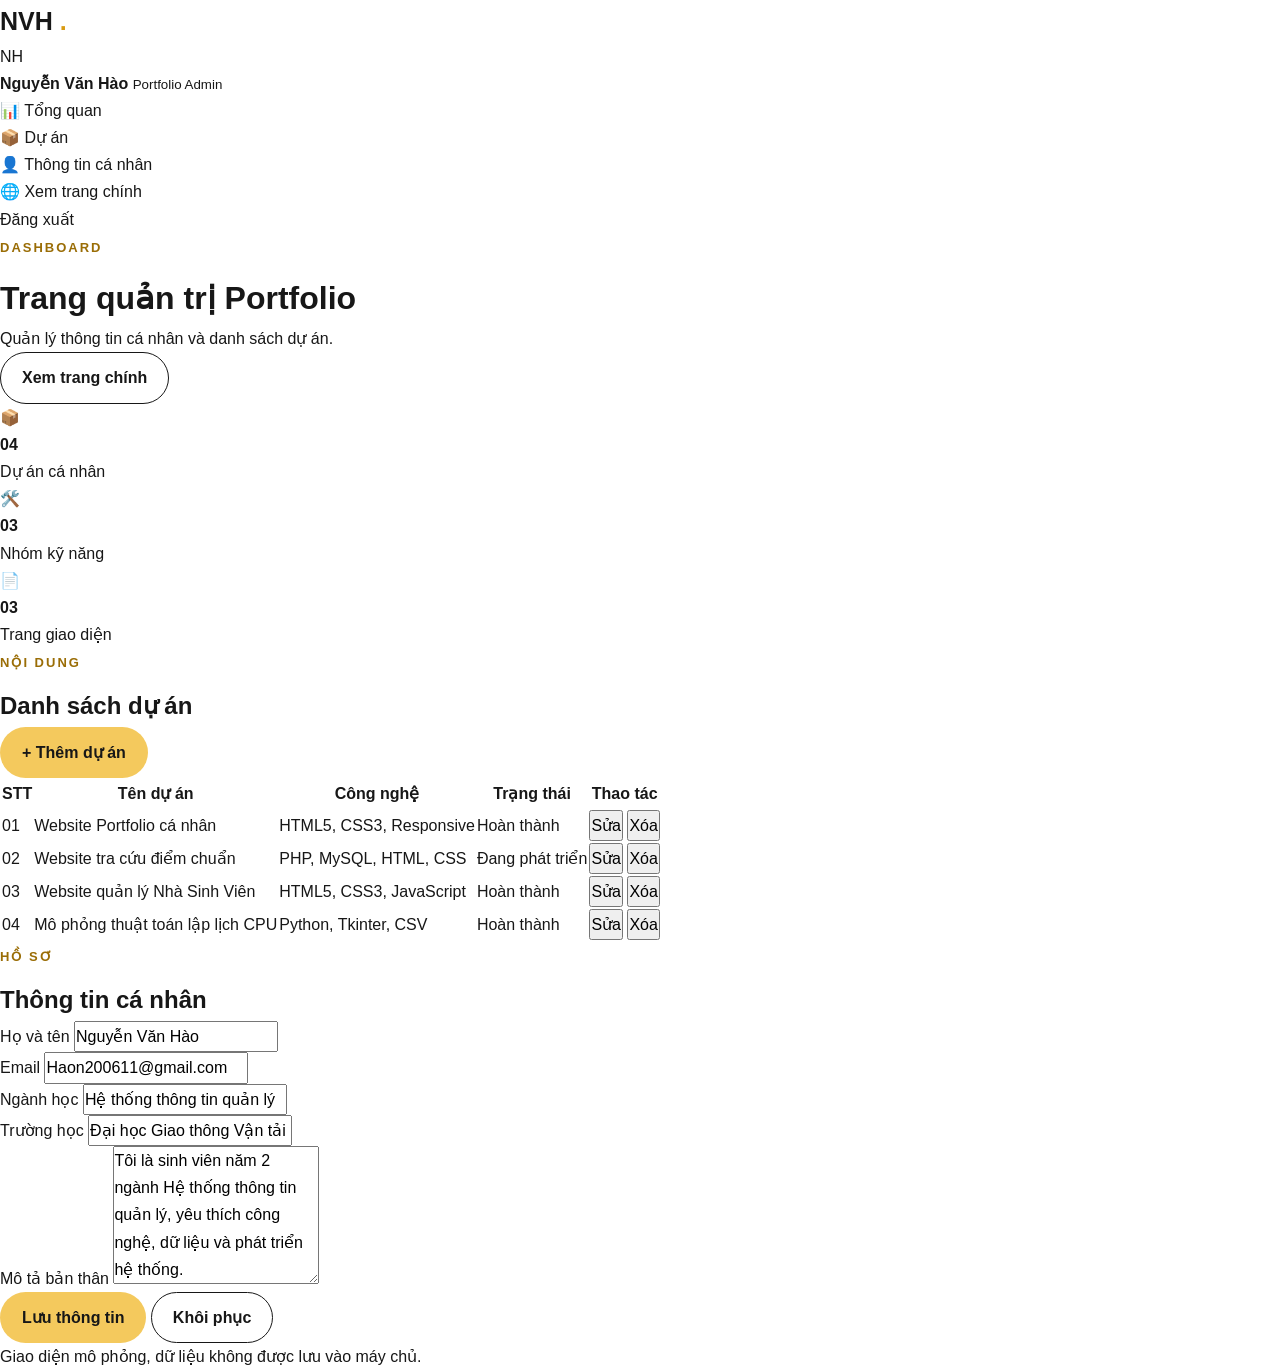
==== commit 9eb80e4b: "fsf" ====
--- a/admin.html
+++ b/admin.html
@@ -1,330 +1,318 @@
 <!DOCTYPE html>
 <html lang="vi">
-<head>
-    <meta charset="UTF-8">
-    <meta name="viewport" content="width=device-width, initial-scale=1.0">
-
-    <title>Admin Dashboard - Portfolio</title>
-    <link rel="stylesheet" href="style.css">
-</head>
-
-<body class="admin-page">
-
-    <div class="admin-layout">
-
-        <!-- SIDEBAR -->
-        <aside class="admin-sidebar">
-
-            <a href="index.html" class="brand admin-brand">
-                NVH<span>.</span>
-            </a>
-
-            <div class="admin-profile">
-
-                <div class="admin-avatar">NH</div>
-
-                <div>
-                    <strong>Nguyễn Văn Hào</strong>
-                    <small>Portfolio Admin</small>
-                </div>
-
-            </div>
-
-            <nav>
-                <ul class="admin-menu">
-                    <li><a href="#overview">📊 Tổng quan</a></li>
-                    <li><a href="#projects-admin">📦 Dự án</a></li>
-                    <li><a href="#personal-info">👤 Thông tin cá nhân</a></li>
-                    <li><a href="index.html">🌐 Xem trang chính</a></li>
-                </ul>
-            </nav>
-
-            <a href="login.html" class="logout-link">
-                Đăng xuất
-            </a>
-
-        </aside>
-
-        <!-- MAIN -->
-        <main class="admin-main">
-
-            <header id="overview" class="admin-header">
-
-                <div>
-                    <span class="eyebrow">Dashboard</span>
-                    <h1>Trang quản trị Portfolio</h1>
-
-                    <p>
-                        Quản lý thông tin cá nhân
+ <head>
+  <meta charset="utf-8"/>
+  <meta content="width=device-width, initial-scale=1.0" name="viewport"/>
+  <title>
+   Admin Dashboard - Portfolio
+  </title>
+  <link href="style.css" rel="stylesheet"/>
+ </head>
+ <body class="admin-page">
+  <div class="admin-layout">
+   <aside class="admin-sidebar">
+    <a class="brand admin-brand" href="index.html">
+     NVH
+     <span>
+      .
+     </span>
+    </a>
+    <div class="admin-profile">
+     <div class="admin-avatar">
+      NH
+     </div>
+     <div>
+      <strong>
+       Nguyễn Văn Hào
+      </strong>
+      <small>
+       Portfolio Admin
+      </small>
+     </div>
+    </div>
+    <nav>
+     <ul class="admin-menu">
+      <li>
+       <a href="#overview">
+        📊 Tổng quan
+       </a>
+      </li>
+      <li>
+       <a href="#projects-admin">
+        📦 Dự án
+       </a>
+      </li>
+      <li>
+       <a href="#personal-info">
+        👤 Thông tin cá nhân
+       </a>
+      </li>
+      <li>
+       <a href="index.html">
+        🌐 Xem trang chính
+       </a>
+      </li>
+     </ul>
+    </nav>
+    <a class="logout-link" href="login.html">
+     Đăng xuất
+    </a>
+   </aside>
+   <main class="admin-main">
+    <header class="admin-header" id="overview">
+     <div>
+      <span class="eyebrow">
+       Dashboard
+      </span>
+      <h1>
+       Trang quản trị Portfolio
+      </h1>
+      <p>
+       Quản lý thông tin cá nhân
                         và danh sách dự án.
-                    </p>
-                </div>
-
-                <a href="index.html" class="btn btn-outline">
-                    Xem trang chính
-                </a>
-
-            </header>
-
-            <!-- STATISTICS -->
-            <section class="stat-grid">
-
-                <article class="stat-card">
-                    <span>📦</span>
-
-                    <div>
-                        <strong>04</strong>
-                        <p>Dự án cá nhân</p>
-                    </div>
-                </article>
-
-                <article class="stat-card">
-                    <span>🛠️</span>
-
-                    <div>
-                        <strong>03</strong>
-                        <p>Nhóm kỹ năng</p>
-                    </div>
-                </article>
-
-                <article class="stat-card">
-                    <span>📄</span>
-
-                    <div>
-                        <strong>03</strong>
-                        <p>Trang giao diện</p>
-                    </div>
-                </article>
-
-            </section>
-
-            <!-- PROJECT TABLE -->
-            <section id="projects-admin" class="admin-section">
-
-                <div class="admin-toolbar">
-
-                    <div>
-                        <span class="eyebrow">Nội dung</span>
-                        <h2>Danh sách dự án</h2>
-                    </div>
-
-                    <button type="button" class="btn btn-accent">
-                        + Thêm dự án
-                    </button>
-
-                </div>
-
-                <div class="table-wrapper">
-
-                    <table>
-                        <thead>
-                            <tr>
-                                <th>STT</th>
-                                <th>Tên dự án</th>
-                                <th>Công nghệ</th>
-                                <th>Trạng thái</th>
-                                <th>Thao tác</th>
-                            </tr>
-                        </thead>
-
-                        <tbody>
-
-                            <tr>
-                                <td>01</td>
-                                <td>Website Portfolio cá nhân</td>
-                                <td>HTML5, CSS3, Responsive</td>
-
-                                <td>
-                                    <span class="status done">
-                                        Hoàn thành
-                                    </span>
-                                </td>
-
-                                <td>
-                                    <button type="button" class="small-button">
-                                        Sửa
-                                    </button>
-
-                                    <button
-                                        type="button"
-                                        class="small-button danger"
-                                    >
-                                        Xóa
-                                    </button>
-                                </td>
-                            </tr>
-
-                            <tr>
-                                <td>02</td>
-                                <td>Website tra cứu điểm chuẩn</td>
-                                <td>PHP, MySQL, HTML, CSS</td>
-
-                                <td>
-                                    <span class="status progress">
-                                        Đang phát triển
-                                    </span>
-                                </td>
-
-                                <td>
-                                    <button type="button" class="small-button">
-                                        Sửa
-                                    </button>
-
-                                    <button
-                                        type="button"
-                                        class="small-button danger"
-                                    >
-                                        Xóa
-                                    </button>
-                                </td>
-                            </tr>
-
-                            <tr>
-                                <td>03</td>
-                                <td>Website quản lý Nhà Sinh Viên</td>
-                                <td>HTML5, CSS3, JavaScript</td>
-
-                                <td>
-                                    <span class="status done">
-                                        Hoàn thành
-                                    </span>
-                                </td>
-
-                                <td>
-                                    <button type="button" class="small-button">
-                                        Sửa
-                                    </button>
-
-                                    <button
-                                        type="button"
-                                        class="small-button danger"
-                                    >
-                                        Xóa
-                                    </button>
-                                </td>
-                            </tr>
-
-                            <tr>
-                                <td>04</td>
-                                <td>Mô phỏng thuật toán lập lịch CPU</td>
-                                <td>Python, Tkinter, CSV</td>
-
-                                <td>
-                                    <span class="status done">
-                                        Hoàn thành
-                                    </span>
-                                </td>
-
-                                <td>
-                                    <button type="button" class="small-button">
-                                        Sửa
-                                    </button>
-
-                                    <button
-                                        type="button"
-                                        class="small-button danger"
-                                    >
-                                        Xóa
-                                    </button>
-                                </td>
-                            </tr>
-
-                        </tbody>
-                    </table>
-
-                </div>
-
-            </section>
-
-            <!-- PERSONAL INFORMATION -->
-            <section id="personal-info" class="admin-section">
-
-                <div class="admin-toolbar">
-                    <div>
-                        <span class="eyebrow">Hồ sơ</span>
-                        <h2>Thông tin cá nhân</h2>
-                    </div>
-                </div>
-
-                <form class="admin-form">
-
-                    <div class="form-row">
-
-                        <div class="form-group">
-                            <label for="fullname">Họ và tên</label>
-
-                            <input
-                                type="text"
-                                id="fullname"
-                                value="Nguyễn Văn Hào"
-                            >
-                        </div>
-
-                        <div class="form-group">
-                            <label for="email">Email</label>
-
-                            <input
-                                type="email"
-                                id="email"
-                                value="Haon200611@gmail.com"
-                            >
-                        </div>
-
-                    </div>
-
-                    <div class="form-row">
-
-                        <div class="form-group">
-                            <label for="major">Ngành học</label>
-
-                            <input
-                                type="text"
-                                id="major"
-                                value="Hệ thống thông tin quản lý"
-                            >
-                        </div>
-
-                        <div class="form-group">
-                            <label for="school">Trường học</label>
-
-                            <input
-                                type="text"
-                                id="school"
-                                value="Đại học Giao thông Vận tải TP.HCM"
-                            >
-                        </div>
-
-                    </div>
-
-                    <div class="form-group">
-                        <label for="bio">Mô tả bản thân</label>
-
-                        <textarea id="bio" rows="5">Tôi là sinh viên năm 2 ngành Hệ thống thông tin quản lý, yêu thích công nghệ, dữ liệu và phát triển hệ thống.</textarea>
-                    </div>
-
-                    <div class="form-actions">
-
-                        <button type="button" class="btn btn-accent">
-                            Lưu thông tin
-                        </button>
-
-                        <button type="reset" class="btn btn-outline">
-                            Khôi phục
-                        </button>
-
-                    </div>
-
-                    <p class="form-note">
-                        Giao diện mô phỏng, dữ liệu không được lưu vào máy chủ.
-                    </p>
-
-                </form>
-
-            </section>
-
-        </main>
-
-    </div>
-
-</body>
+      </p>
+     </div>
+     <a class="btn btn-outline" href="index.html">
+      Xem trang chính
+     </a>
+    </header>
+    <section class="stat-grid">
+     <article class="stat-card">
+      <span>
+       📦
+      </span>
+      <div>
+       <strong>
+        04
+       </strong>
+       <p>
+        Dự án cá nhân
+       </p>
+      </div>
+     </article>
+     <article class="stat-card">
+      <span>
+       🛠️
+      </span>
+      <div>
+       <strong>
+        03
+       </strong>
+       <p>
+        Nhóm kỹ năng
+       </p>
+      </div>
+     </article>
+     <article class="stat-card">
+      <span>
+       📄
+      </span>
+      <div>
+       <strong>
+        03
+       </strong>
+       <p>
+        Trang giao diện
+       </p>
+      </div>
+     </article>
+    </section>
+    <section class="admin-section" id="projects-admin">
+     <div class="admin-toolbar">
+      <div>
+       <span class="eyebrow">
+        Nội dung
+       </span>
+       <h2>
+        Danh sách dự án
+       </h2>
+      </div>
+      <button class="btn btn-accent" type="button">
+       + Thêm dự án
+      </button>
+     </div>
+     <div class="table-wrapper">
+      <table>
+       <thead>
+        <tr>
+         <th>
+          STT
+         </th>
+         <th>
+          Tên dự án
+         </th>
+         <th>
+          Công nghệ
+         </th>
+         <th>
+          Trạng thái
+         </th>
+         <th>
+          Thao tác
+         </th>
+        </tr>
+       </thead>
+       <tbody>
+        <tr>
+         <td>
+          01
+         </td>
+         <td>
+          Website Portfolio cá nhân
+         </td>
+         <td>
+          HTML5, CSS3, Responsive
+         </td>
+         <td>
+          <span class="status done">
+           Hoàn thành
+          </span>
+         </td>
+         <td>
+          <button class="small-button" type="button">
+           Sửa
+          </button>
+          <button class="small-button danger" type="button">
+           Xóa
+          </button>
+         </td>
+        </tr>
+        <tr>
+         <td>
+          02
+         </td>
+         <td>
+          Website tra cứu điểm chuẩn
+         </td>
+         <td>
+          PHP, MySQL, HTML, CSS
+         </td>
+         <td>
+          <span class="status progress">
+           Đang phát triển
+          </span>
+         </td>
+         <td>
+          <button class="small-button" type="button">
+           Sửa
+          </button>
+          <button class="small-button danger" type="button">
+           Xóa
+          </button>
+         </td>
+        </tr>
+        <tr>
+         <td>
+          03
+         </td>
+         <td>
+          Website quản lý Nhà Sinh Viên
+         </td>
+         <td>
+          HTML5, CSS3, JavaScript
+         </td>
+         <td>
+          <span class="status done">
+           Hoàn thành
+          </span>
+         </td>
+         <td>
+          <button class="small-button" type="button">
+           Sửa
+          </button>
+          <button class="small-button danger" type="button">
+           Xóa
+          </button>
+         </td>
+        </tr>
+        <tr>
+         <td>
+          04
+         </td>
+         <td>
+          Mô phỏng thuật toán lập lịch CPU
+         </td>
+         <td>
+          Python, Tkinter, CSV
+         </td>
+         <td>
+          <span class="status done">
+           Hoàn thành
+          </span>
+         </td>
+         <td>
+          <button class="small-button" type="button">
+           Sửa
+          </button>
+          <button class="small-button danger" type="button">
+           Xóa
+          </button>
+         </td>
+        </tr>
+       </tbody>
+      </table>
+     </div>
+    </section>
+    <section class="admin-section" id="personal-info">
+     <div class="admin-toolbar">
+      <div>
+       <span class="eyebrow">
+        Hồ sơ
+       </span>
+       <h2>
+        Thông tin cá nhân
+       </h2>
+      </div>
+     </div>
+     <form class="admin-form">
+      <div class="form-row">
+       <div class="form-group">
+        <label for="fullname">
+         Họ và tên
+        </label>
+        <input id="fullname" type="text" value="Nguyễn Văn Hào"/>
+       </div>
+       <div class="form-group">
+        <label for="email">
+         Email
+        </label>
+        <input id="email" type="email" value="Haon200611@gmail.com"/>
+       </div>
+      </div>
+      <div class="form-row">
+       <div class="form-group">
+        <label for="major">
+         Ngành học
+        </label>
+        <input id="major" type="text" value="Hệ thống thông tin quản lý"/>
+       </div>
+       <div class="form-group">
+        <label for="school">
+         Trường học
+        </label>
+        <input id="school" type="text" value="Đại học Giao thông Vận tải TP.HCM"/>
+       </div>
+      </div>
+      <div class="form-group">
+       <label for="bio">
+        Mô tả bản thân
+       </label>
+       <textarea id="bio" rows="5">Tôi là sinh viên năm 2 ngành Hệ thống thông tin quản lý, yêu thích công nghệ, dữ liệu và phát triển hệ thống.</textarea>
+      </div>
+      <div class="form-actions">
+       <button class="btn btn-accent" type="button">
+        Lưu thông tin
+       </button>
+       <button class="btn btn-outline" type="reset">
+        Khôi phục
+       </button>
+      </div>
+      <p class="form-note">
+       Giao diện mô phỏng, dữ liệu không được lưu vào máy chủ.
+      </p>
+     </form>
+    </section>
+   </main>
+  </div>
+ </body>
 </html>
--- a/style.css
+++ b/style.css
@@ -14,10 +14,6 @@
     --text: #171717;
     --text-muted: #6d6d6d;
     --border: #e9e7df;
-
-    --success: #166534;
-    --warning: #92400e;
-    --danger: #b91c1c;
 
     --font-small: 13px;
     --font-normal: 16px;
@@ -51,6 +47,7 @@
 
 html {
     scroll-behavior: smooth;
+    scroll-padding-top: 85px;
 }
 
 body {
@@ -82,10 +79,6 @@
     font: inherit;
 }
 
-button {
-    border: 0;
-}
-
 /* ==================================================
    SHARED
    ================================================== */
@@ -176,10 +169,6 @@
 .btn-outline:hover {
     color: white;
     background: var(--primary);
-}
-
-.full-width {
-    width: 100%;
 }
 
 .section-heading {
@@ -227,13 +216,15 @@
 
     z-index: 1000;
 
-    background: rgba(255, 255, 255, 0.94);
+    background: rgba(255, 255, 255, 0.95);
     border-bottom: 1px solid var(--border);
 
     backdrop-filter: blur(12px);
 }
 
 .navbar {
+    position: relative;
+
     width: min(90%, 1180px);
     height: 76px;
     margin-inline: auto;
@@ -279,6 +270,47 @@
 
 .nav-links a:hover::after {
     width: 100%;
+}
+
+/* ==================================================
+   MENU MOBILE
+   ================================================== */
+
+.menu-toggle {
+    display: none;
+}
+
+.menu-button {
+    width: 42px;
+    height: 42px;
+
+    display: none;
+    align-items: center;
+    justify-content: center;
+    flex-direction: column;
+    gap: 5px;
+
+    background: var(--surface);
+    border: 1px solid var(--border);
+    border-radius: 10px;
+
+    cursor: pointer;
+}
+
+.menu-button span {
+    width: 21px;
+    height: 2px;
+
+    display: block;
+
+    background: var(--primary);
+    border-radius: var(--radius-round);
+
+    transition: var(--transition);
+}
+
+.mobile-login-item {
+    display: none;
 }
 
 /* ==================================================
@@ -462,26 +494,28 @@
     font-size: 13px;
 }
 
-.goal-grid {
-    margin-top: 25px;
+/* ==================================================
+   SKILLS
+   ================================================== */
+
+.skill-group {
+    margin-bottom: 18px;
+    padding: 25px;
 
     display: grid;
-    grid-template-columns: repeat(2, minmax(0, 1fr));
-    gap: 18px;
-
-    text-align: left;
-}
-
-.goal-card {
-    padding: 25px;
-
-    display: flex;
-    align-items: flex-start;
-    gap: 15px;
-
-    background: var(--background-soft);
+    grid-template-columns: 270px minmax(0, 1fr);
+    align-items: center;
+    gap: 25px;
+
+    background: var(--surface);
     border: 1px solid var(--border);
     border-radius: var(--radius-medium);
+}
+
+.skill-title {
+    display: flex;
+    align-items: center;
+    gap: 13px;
 }
 
 .number-box {
@@ -494,55 +528,10 @@
 
     color: var(--primary);
     background: var(--accent);
-
     border-radius: 13px;
 
     font-size: 12px;
     font-weight: 900;
-}
-
-.goal-card small {
-    color: #9a6d06;
-
-    font-size: 11px;
-    font-weight: 800;
-    text-transform: uppercase;
-}
-
-.goal-card h3 {
-    margin: 4px 0 8px;
-    font-size: 20px;
-}
-
-.goal-card p {
-    margin-bottom: 8px;
-
-    color: var(--text-muted);
-    font-size: 14px;
-}
-
-/* ==================================================
-   SKILLS
-   ================================================== */
-
-.skill-group {
-    margin-bottom: 18px;
-    padding: 25px;
-
-    display: grid;
-    grid-template-columns: 270px 1fr;
-    align-items: center;
-    gap: 25px;
-
-    background: var(--surface);
-    border: 1px solid var(--border);
-    border-radius: var(--radius-medium);
-}
-
-.skill-title {
-    display: flex;
-    align-items: center;
-    gap: 13px;
 }
 
 .skill-title small {
@@ -574,43 +563,6 @@
 
     font-size: 12px;
     font-weight: 700;
-}
-
-.learning-box {
-    padding: 21px 24px;
-
-    display: flex;
-    align-items: center;
-    gap: 15px;
-
-    background: #fffdf7;
-    border: 1px dashed #d9b64e;
-    border-radius: var(--radius-medium);
-}
-
-.learning-box > span {
-    width: 46px;
-    height: 46px;
-    flex-shrink: 0;
-
-    display: grid;
-    place-items: center;
-
-    background: var(--accent);
-    border-radius: 14px;
-}
-
-.learning-box small {
-    color: #9a6d06;
-
-    font-size: 11px;
-    font-weight: 800;
-    text-transform: uppercase;
-}
-
-.learning-box p {
-    color: var(--text-muted);
-    font-size: 14px;
 }
 
 /* ==================================================
@@ -654,8 +606,6 @@
     color: white;
 }
 
-/* Họa tiết nền */
-
 .project-preview::before,
 .project-preview::after {
     content: "";
@@ -750,14 +700,14 @@
         linear-gradient(135deg, #4f8fd8, #173e72);
 }
 
-.preview-three {
-    background:
-        linear-gradient(135deg, #84cfc0, #26786f);
-}
-
 .preview-four {
     background:
         linear-gradient(135deg, #bc8fe6, #5f318a);
+}
+
+.preview-five {
+    background:
+        linear-gradient(135deg, #ff8a65, #c62828);
 }
 
 .project-body {
@@ -885,8 +835,15 @@
     border-top: 1px solid var(--border);
 }
 
-.footer-content {
+.footer-inner {
     min-height: 90px;
+
+    display: flex;
+    align-items: center;
+}
+
+.footer-top {
+    width: 100%;
 
     display: flex;
     align-items: center;
@@ -894,441 +851,9 @@
     gap: 20px;
 }
 
-.footer-content p,
-.footer-content > a:last-child {
+.footer-top-link {
     color: var(--text-muted);
     font-size: 13px;
-}
-
-/* ==================================================
-   FORM SHARED
-   ================================================== */
-
-.form-group {
-    margin-bottom: 17px;
-}
-
-.form-group label {
-    display: block;
-    margin-bottom: 6px;
-
-    font-size: 12px;
-    font-weight: 800;
-}
-
-.form-group input,
-.form-group textarea {
-    width: 100%;
-    padding: 12px 13px;
-
-    color: var(--text);
-    background: var(--background-soft);
-
-    border: 1px solid var(--border);
-    border-radius: var(--radius-small);
-
-    outline: none;
-}
-
-.form-group input:focus,
-.form-group textarea:focus {
-    border-color: var(--secondary);
-    box-shadow: 0 0 0 3px rgba(245, 185, 66, 0.16);
-}
-
-.form-group textarea {
-    resize: vertical;
-}
-
-.form-row {
-    display: grid;
-    grid-template-columns: repeat(2, minmax(0, 1fr));
-    gap: 15px;
-}
-
-.form-actions {
-    display: flex;
-    flex-wrap: wrap;
-    gap: 11px;
-}
-
-.form-note {
-    margin-top: 13px;
-
-    color: var(--text-muted);
-
-    text-align: center;
-    font-size: 11px;
-}
-
-/* ==================================================
-   LOGIN
-   ================================================== */
-
-.login-page {
-    min-height: 100vh;
-
-    display: grid;
-    place-items: center;
-
-    background: var(--background-soft);
-}
-
-.login-layout {
-    width: min(92%, 1000px);
-    min-height: 590px;
-
-    display: grid;
-    grid-template-columns: 1fr 0.9fr;
-
-    overflow: hidden;
-
-    background: var(--surface);
-    border: 1px solid var(--border);
-    border-radius: var(--radius-large);
-    box-shadow: var(--shadow);
-}
-
-.login-intro {
-    padding: 50px;
-
-    display: flex;
-    flex-direction: column;
-    justify-content: space-between;
-
-    color: white;
-    background: var(--primary);
-}
-
-.login-intro h1 {
-    max-width: 470px;
-    margin-bottom: 15px;
-
-    font-size: clamp(38px, 5vw, 52px);
-    line-height: 1.1;
-}
-
-.login-intro p {
-    color: #bdbdbd;
-}
-
-.back-link {
-    color: var(--accent);
-    font-weight: 700;
-}
-
-.login-panel {
-    padding: 45px;
-
-    display: flex;
-    align-items: center;
-}
-
-.login-form {
-    width: 100%;
-}
-
-.login-title {
-    margin-bottom: 14px;
-
-    display: flex;
-    align-items: center;
-    gap: 13px;
-}
-
-.login-title > span {
-    width: 50px;
-    height: 50px;
-
-    display: grid;
-    place-items: center;
-
-    background: #fff4ce;
-    border-radius: 15px;
-}
-
-.login-title small {
-    color: var(--text-muted);
-
-    font-size: 11px;
-    text-transform: uppercase;
-}
-
-.login-title h2 {
-    font-size: 32px;
-}
-
-.login-form > p {
-    margin-bottom: 25px;
-    color: var(--text-muted);
-}
-
-/* ==================================================
-   ADMIN
-   ================================================== */
-
-.admin-page {
-    background: var(--background-soft);
-}
-
-.admin-layout {
-    min-height: 100vh;
-
-    display: grid;
-    grid-template-columns: 245px minmax(0, 1fr);
-}
-
-.admin-sidebar {
-    position: sticky;
-    top: 0;
-
-    height: 100vh;
-    padding: 27px 21px;
-
-    display: flex;
-    flex-direction: column;
-
-    color: white;
-    background: var(--primary);
-}
-
-.admin-brand {
-    margin-bottom: 30px;
-}
-
-.admin-profile {
-    margin-bottom: 28px;
-    padding-bottom: 22px;
-
-    display: flex;
-    align-items: center;
-    gap: 11px;
-
-    border-bottom: 1px solid #343434;
-}
-
-.admin-avatar {
-    width: 45px;
-    height: 45px;
-
-    display: grid;
-    place-items: center;
-
-    color: var(--primary);
-    background: var(--accent);
-
-    border-radius: 13px;
-    font-weight: 900;
-}
-
-.admin-profile strong,
-.admin-profile small {
-    display: block;
-}
-
-.admin-profile small {
-    color: #999999;
-    font-size: 11px;
-}
-
-.admin-menu {
-    display: flex;
-    flex-direction: column;
-    gap: 7px;
-}
-
-.admin-menu a {
-    padding: 11px 12px;
-
-    display: block;
-
-    color: #bdbdbd;
-    border-radius: var(--radius-small);
-
-    font-size: 14px;
-    font-weight: 700;
-}
-
-.admin-menu a:hover {
-    color: var(--primary);
-    background: var(--accent);
-}
-
-.logout-link {
-    margin-top: auto;
-    padding: 11px;
-
-    color: #bdbdbd;
-
-    border: 1px solid #3a3a3a;
-    border-radius: var(--radius-small);
-
-    text-align: center;
-}
-
-.admin-main {
-    min-width: 0;
-    padding: 30px;
-}
-
-.admin-header {
-    margin-bottom: 25px;
-
-    display: flex;
-    align-items: center;
-    justify-content: space-between;
-    gap: 25px;
-}
-
-.admin-header h1 {
-    font-size: 36px;
-    line-height: 1.2;
-}
-
-.admin-header p {
-    color: var(--text-muted);
-}
-
-.stat-grid {
-    margin-bottom: 25px;
-
-    display: grid;
-    grid-template-columns: repeat(3, minmax(0, 1fr));
-    gap: 17px;
-}
-
-.stat-card {
-    padding: 22px;
-
-    display: flex;
-    align-items: center;
-    gap: 14px;
-
-    background: var(--surface);
-    border: 1px solid var(--border);
-    border-radius: var(--radius-medium);
-    box-shadow: var(--shadow-small);
-}
-
-.stat-card > span {
-    width: 50px;
-    height: 50px;
-
-    display: grid;
-    place-items: center;
-
-    background: #fff4ce;
-    border-radius: 15px;
-}
-
-.stat-card strong {
-    display: block;
-
-    font-size: 28px;
-    line-height: 1.1;
-}
-
-.stat-card p {
-    color: var(--text-muted);
-    font-size: 13px;
-}
-
-.admin-section {
-    margin-bottom: 25px;
-
-    overflow: hidden;
-
-    background: var(--surface);
-    border: 1px solid var(--border);
-    border-radius: var(--radius-medium);
-    box-shadow: var(--shadow-small);
-}
-
-.admin-toolbar {
-    padding: 20px 23px;
-
-    display: flex;
-    align-items: center;
-    justify-content: space-between;
-    gap: 18px;
-
-    background: #fcfbf7;
-    border-bottom: 1px solid var(--border);
-}
-
-.admin-toolbar h2 {
-    font-size: 24px;
-}
-
-.table-wrapper {
-    overflow-x: auto;
-}
-
-table {
-    width: 100%;
-    border-collapse: collapse;
-}
-
-th,
-td {
-    padding: 14px 16px;
-
-    text-align: left;
-    border-bottom: 1px solid var(--border);
-}
-
-th {
-    color: var(--text-muted);
-    background: var(--background-soft);
-
-    font-size: 11px;
-    text-transform: uppercase;
-}
-
-td {
-    font-size: 14px;
-}
-
-.status {
-    display: inline-block;
-    padding: 5px 9px;
-
-    border-radius: var(--radius-round);
-
-    font-size: 11px;
-    font-weight: 800;
-}
-
-.status.done {
-    color: var(--success);
-    background: #dcfce7;
-}
-
-.status.progress {
-    color: var(--warning);
-    background: #fef3c7;
-}
-
-.small-button {
-    padding: 6px 9px;
-
-    color: #765000;
-    background: #fff5d5;
-
-    border-radius: 7px;
-
-    font-size: 11px;
-    font-weight: 700;
-    cursor: pointer;
-}
-
-.small-button.danger {
-    color: var(--danger);
-    background: #fee2e2;
-}
-
-.admin-form {
-    padding: 24px;
 }
 
 /* ==================================================
@@ -1360,32 +885,12 @@
         grid-column: 1 / -1;
     }
 
-    .goal-grid {
-        grid-template-columns: 1fr;
-    }
-
     .skill-group {
         grid-template-columns: 1fr;
     }
 
     .contact-grid {
         grid-template-columns: 1fr;
-    }
-
-    .login-layout {
-        grid-template-columns: 1fr;
-    }
-
-    .login-intro {
-        min-height: 330px;
-    }
-
-    .admin-layout {
-        grid-template-columns: 205px minmax(0, 1fr);
-    }
-
-    .stat-grid {
-        grid-template-columns: repeat(2, 1fr);
     }
 }
 
@@ -1407,15 +912,100 @@
         height: 68px;
     }
 
+    .menu-button {
+        display: flex;
+        order: 3;
+    }
+
+    .desktop-login {
+        display: none;
+    }
+
     .nav-links {
+        position: absolute;
+        top: 68px;
+        left: 0;
+        right: 0;
+
+        z-index: 1001;
+
+        max-height: 0;
+        padding: 0 18px;
+
+        display: flex;
+        align-items: stretch;
+        flex-direction: column;
+        gap: 0;
+
+        overflow: hidden;
+
+        background: var(--surface);
+        border: 1px solid transparent;
+        border-radius:
+            0 0
+            var(--radius-medium)
+            var(--radius-medium);
+
+        box-shadow: none;
+
+        opacity: 0;
+        visibility: hidden;
+
+        transition:
+            max-height 0.35s ease,
+            opacity 0.25s ease,
+            visibility 0.25s ease,
+            padding 0.35s ease;
+    }
+
+    .nav-links li {
+        width: 100%;
+    }
+
+    .nav-links a {
+        width: 100%;
+        padding: 13px 4px;
+
+        display: block;
+
+        color: var(--text);
+        border-bottom: 1px solid var(--border);
+    }
+
+    .nav-links li:last-child a {
+        border-bottom: 0;
+    }
+
+    .nav-links a::after {
         display: none;
     }
 
-    .navbar .btn {
-        min-height: 39px;
-        padding: 8px 14px;
-
-        font-size: 12px;
+    .mobile-login-item {
+        display: block;
+    }
+
+    .menu-toggle:checked ~ .nav-links {
+        max-height: 380px;
+        padding-top: 10px;
+        padding-bottom: 10px;
+
+        border-color: var(--border);
+        box-shadow: var(--shadow-small);
+
+        opacity: 1;
+        visibility: visible;
+    }
+
+    .menu-toggle:checked + .menu-button span:nth-child(1) {
+        transform: translateY(7px) rotate(45deg);
+    }
+
+    .menu-toggle:checked + .menu-button span:nth-child(2) {
+        opacity: 0;
+    }
+
+    .menu-toggle:checked + .menu-button span:nth-child(3) {
+        transform: translateY(-7px) rotate(-45deg);
     }
 
     .hero {
@@ -1450,17 +1040,12 @@
     }
 
     .about-grid,
-    .project-grid,
-    .form-row {
+    .project-grid {
         grid-template-columns: 1fr;
     }
 
     .about-grid article:last-child {
         grid-column: auto;
-    }
-
-    .goal-card {
-        flex-direction: column;
     }
 
     .heading-row {
@@ -1494,53 +1079,14 @@
         max-width: 100%;
     }
 
-    .footer-content {
-        padding: 23px 0;
-
+    .footer-inner {
+        padding: 22px 0;
+    }
+
+    .footer-top {
         flex-direction: column;
+        justify-content: center;
 
         text-align: center;
     }
-
-    .login-layout {
-        width: 94%;
-    }
-
-    .login-intro,
-    .login-panel {
-        padding: 32px 23px;
-    }
-
-    .admin-layout {
-        grid-template-columns: 1fr;
-    }
-
-    .admin-sidebar {
-        position: static;
-
-        height: auto;
-    }
-
-    .admin-menu {
-        display: grid;
-        grid-template-columns: repeat(2, 1fr);
-    }
-
-    .admin-main {
-        padding: 17px;
-    }
-
-    .admin-header,
-    .admin-toolbar {
-        align-items: flex-start;
-        flex-direction: column;
-    }
-
-    .stat-grid {
-        grid-template-columns: 1fr;
-    }
-
-    table {
-        min-width: 760px;
-    }
 }
